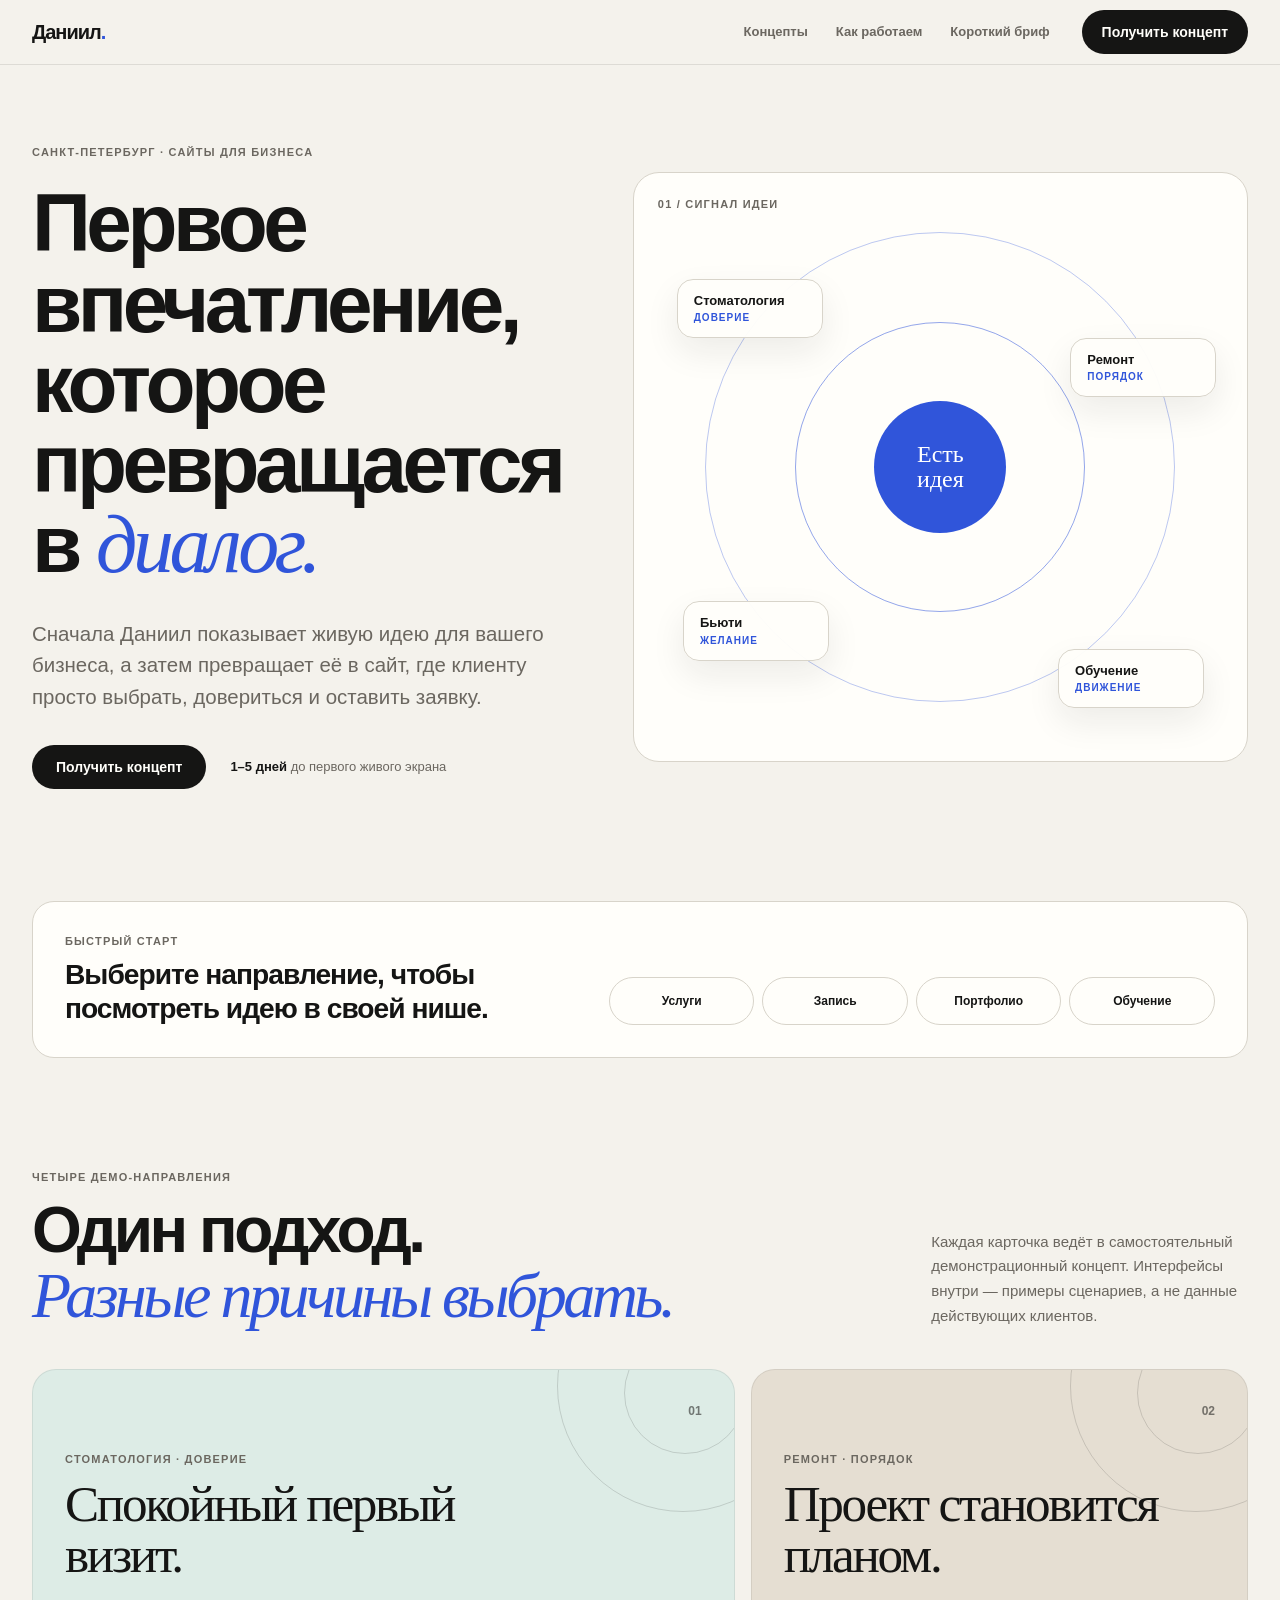
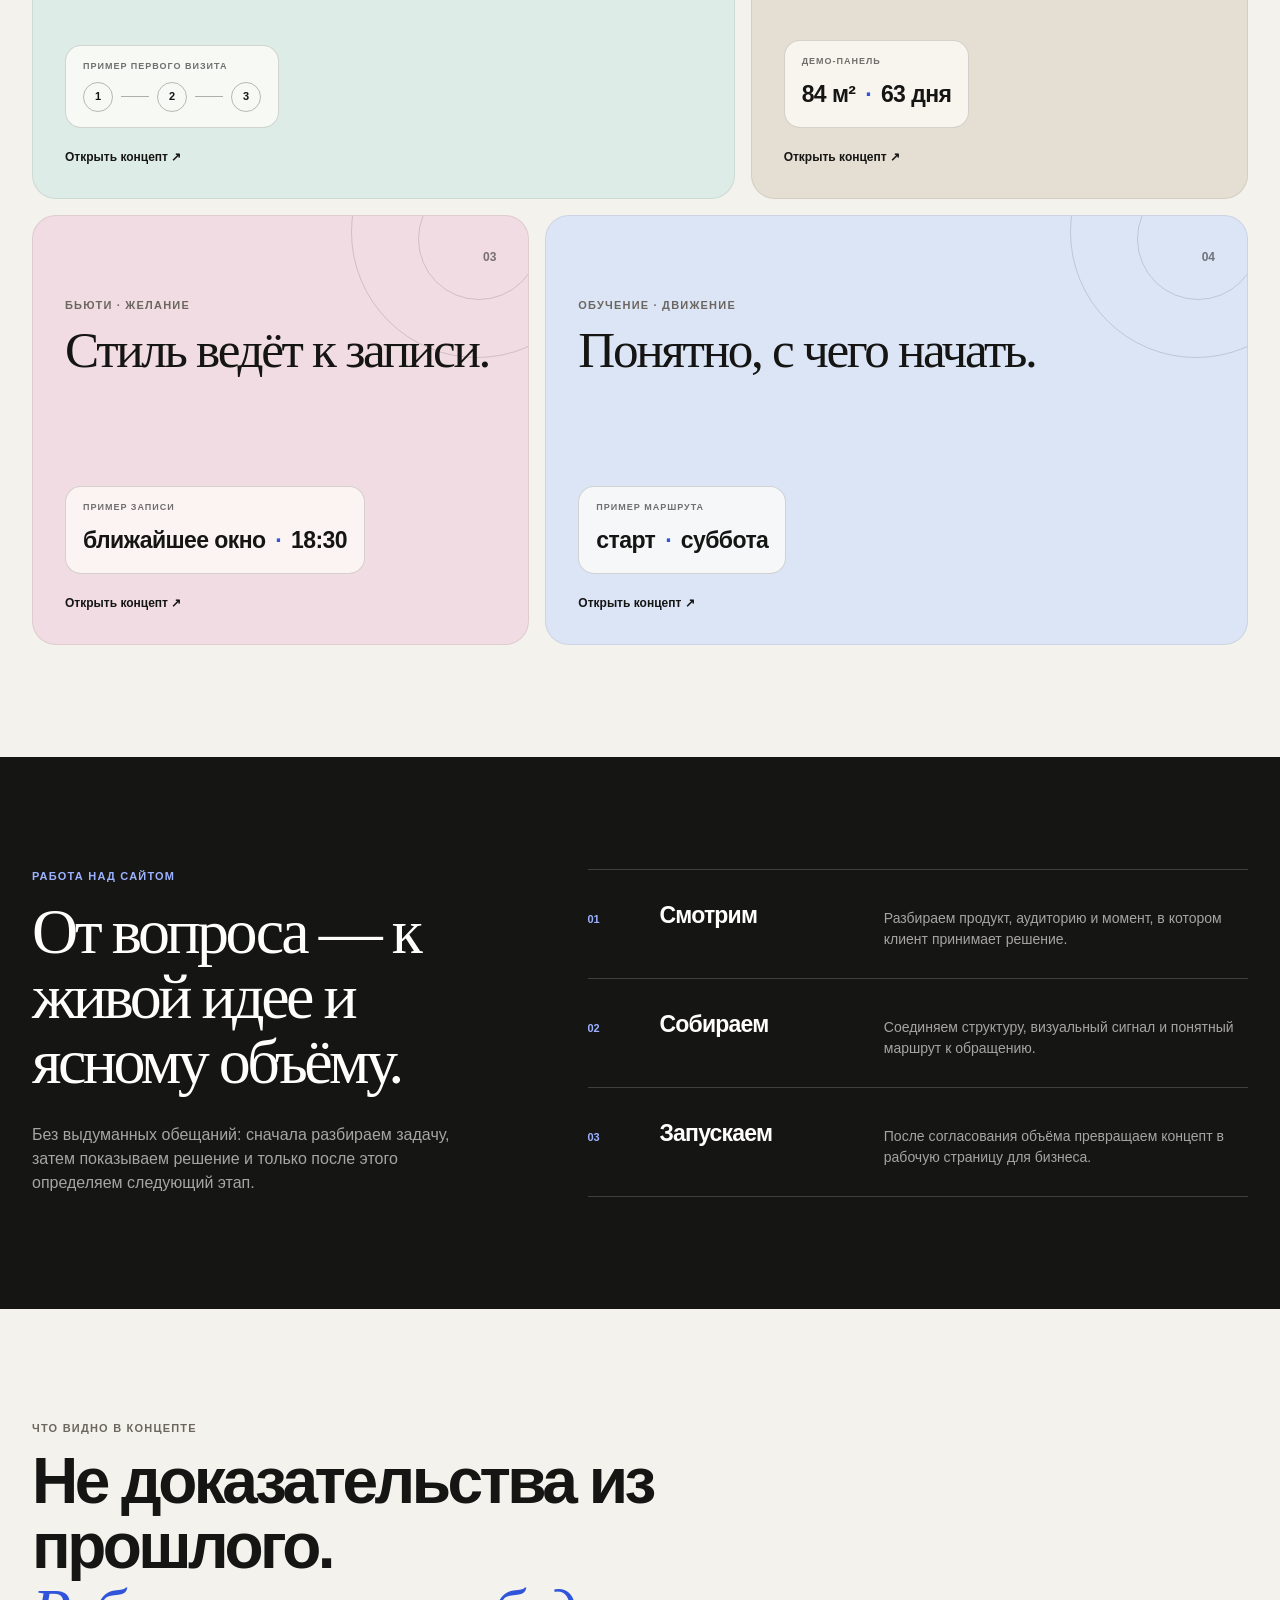
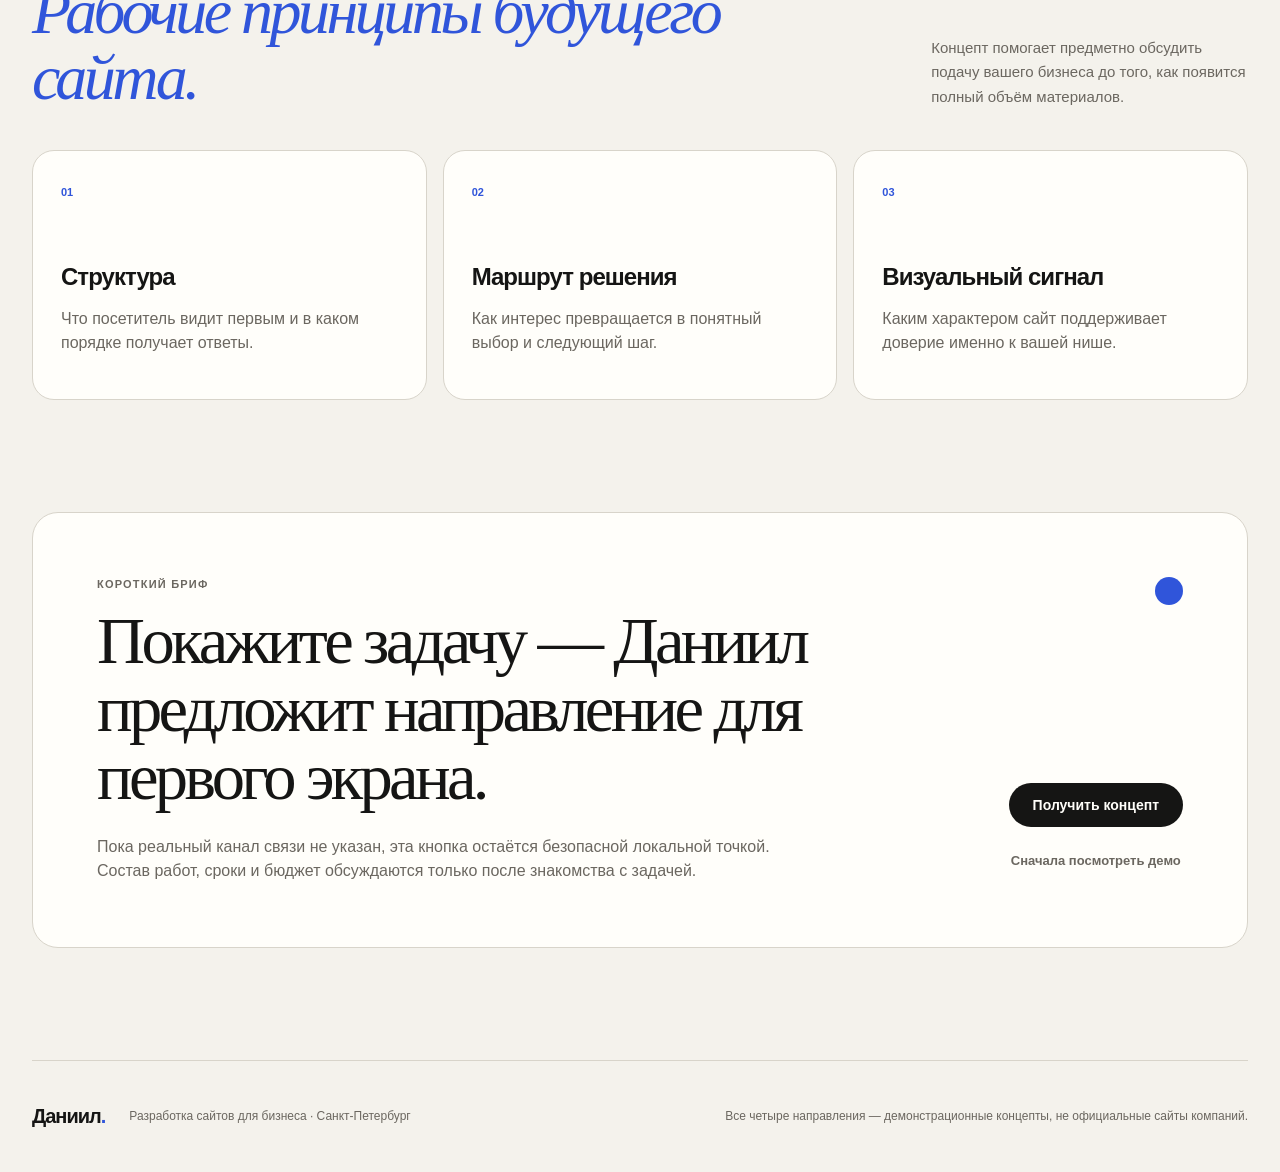
==== index.html @ 61763b4f "Publish Daniil site showcase" ====
<!doctype html>
<html lang="ru">
<head>
  <meta charset="utf-8">
  <meta name="viewport" content="width=device-width, initial-scale=1">
  <meta name="description" content="Демо-концепты сайтов для бизнеса от Даниила.">
  <title>Даниил — сайты для бизнеса</title>
  <link rel="stylesheet" href="styles.css">
</head>
<body data-motion-scope="showcase">
  <header class="site-header">
    <div class="site-header__inner">
      <a class="brand" href="./" aria-label="Даниил — главная страница">Даниил<span>.</span></a>
      <nav aria-label="Основная навигация">
        <a href="#concepts">Концепты</a>
        <a href="#process">Как работаем</a>
        <a href="#brief">Короткий бриф</a>
      </nav>
      <a class="nav-cta" href="#brief">Получить концепт</a>
    </div>
  </header>

  <main>
    <section class="hero shell" aria-labelledby="hero-title">
      <div class="hero-copy" data-reveal>
        <p class="kicker">Санкт-Петербург · сайты для бизнеса</p>
        <h1 id="hero-title">Первое впечатление, <span>которое превращается в <em>диалог.</em></span></h1>
        <p class="hero-copy__text">Сначала Даниил показывает живую идею для вашего бизнеса, а затем превращает её в сайт, где клиенту просто выбрать, довериться и оставить заявку.</p>
        <div class="hero-actions">
          <a class="hero-cta" href="#brief">Получить концепт</a>
          <p class="hero-timing"><b>1–5 дней</b> до первого живого экрана</p>
        </div>
      </div>

      <div id="motion-pulse" data-reveal aria-label="Четыре направления сайтов для бизнеса">
        <p class="pulse-label">01 / сигнал идеи</p>
        <span class="pulse-ring pulse-ring--outer" aria-hidden="true"></span>
        <span class="pulse-ring pulse-ring--inner" aria-hidden="true"></span>
        <span class="pulse-core">Есть<br>идея</span>
        <span class="pulse-chip pulse-chip--dental">Стоматология<b>доверие</b></span>
        <span class="pulse-chip pulse-chip--repair">Ремонт<b>порядок</b></span>
        <span class="pulse-chip pulse-chip--beauty">Бьюти<b>желание</b></span>
        <span class="pulse-chip pulse-chip--education">Обучение<b>движение</b></span>
      </div>
    </section>

    <section class="quick-start shell" aria-labelledby="quick-title" data-reveal>
      <div>
        <p class="section-label">Быстрый старт</p>
        <h2 id="quick-title">Выберите направление, чтобы посмотреть идею в своей нише.</h2>
      </div>
      <div class="quick-start__links" aria-label="Перейти к концептам">
        <a href="#concepts">Услуги</a>
        <a href="#concepts">Запись</a>
        <a href="#concepts">Портфолио</a>
        <a href="#concepts">Обучение</a>
      </div>
    </section>

    <section class="concepts shell" id="concepts" aria-labelledby="concepts-title">
      <div class="section-heading" data-reveal>
        <div>
          <p class="section-label">Четыре демо-направления</p>
          <h2 id="concepts-title">Один подход. <em>Разные причины выбрать.</em></h2>
        </div>
        <p>Каждая карточка ведёт в самостоятельный демонстрационный концепт. Интерфейсы внутри — примеры сценариев, а не данные действующих клиентов.</p>
      </div>

      <div class="concept-rail" data-reveal>
        <a class="concept-card concept-card--dental" href="dental/">
          <span class="concept-card__number">01</span>
          <div class="concept-card__copy">
            <p class="concept-card__label">Стоматология · доверие</p>
            <h3>Спокойный первый визит.</h3>
          </div>
          <div class="micro-ui visit-strip">
            <span class="micro-ui__caption">пример первого визита</span>
            <div><b>1</b><i></i><b>2</b><i></i><b>3</b></div>
          </div>
          <span class="concept-card__action">Открыть концепт ↗</span>
        </a>

        <a class="concept-card concept-card--repair" href="repair/">
          <span class="concept-card__number">02</span>
          <div class="concept-card__copy">
            <p class="concept-card__label">Ремонт · порядок</p>
            <h3>Проект становится планом.</h3>
          </div>
          <div class="micro-ui metric-panel">
            <span class="micro-ui__caption">демо-панель</span>
            <strong>84 м² <i>·</i> 63 дня</strong>
          </div>
          <span class="concept-card__action">Открыть концепт ↗</span>
        </a>

        <a class="concept-card concept-card--beauty" href="beauty/">
          <span class="concept-card__number">03</span>
          <div class="concept-card__copy">
            <p class="concept-card__label">Бьюти · желание</p>
            <h3>Стиль ведёт к записи.</h3>
          </div>
          <div class="micro-ui slot-panel">
            <span class="micro-ui__caption">пример записи</span>
            <strong>ближайшее окно <i>·</i> 18:30</strong>
          </div>
          <span class="concept-card__action">Открыть концепт ↗</span>
        </a>

        <a class="concept-card concept-card--education" href="education/">
          <span class="concept-card__number">04</span>
          <div class="concept-card__copy">
            <p class="concept-card__label">Обучение · движение</p>
            <h3>Понятно, с чего начать.</h3>
          </div>
          <div class="micro-ui route-panel">
            <span class="micro-ui__caption">пример маршрута</span>
            <strong>старт <i>·</i> суббота</strong>
          </div>
          <span class="concept-card__action">Открыть концепт ↗</span>
        </a>
      </div>
    </section>

    <section class="process" id="process" aria-labelledby="process-title">
      <div class="process__inner shell" data-reveal>
        <div class="process__intro">
          <p class="section-label">Работа над сайтом</p>
          <h2 id="process-title">От вопроса — к живой идее и ясному объёму.</h2>
          <p>Без выдуманных обещаний: сначала разбираем задачу, затем показываем решение и только после этого определяем следующий этап.</p>
        </div>
        <ol class="process__steps">
          <li>
            <span>01</span>
            <h3>Смотрим</h3>
            <p>Разбираем продукт, аудиторию и момент, в котором клиент принимает решение.</p>
          </li>
          <li>
            <span>02</span>
            <h3>Собираем</h3>
            <p>Соединяем структуру, визуальный сигнал и понятный маршрут к обращению.</p>
          </li>
          <li>
            <span>03</span>
            <h3>Запускаем</h3>
            <p>После согласования объёма превращаем концепт в рабочую страницу для бизнеса.</p>
          </li>
        </ol>
      </div>
    </section>

    <section class="principles shell" aria-labelledby="principles-title" data-reveal>
      <div class="section-heading">
        <div>
          <p class="section-label">Что видно в концепте</p>
          <h2 id="principles-title">Не доказательства из прошлого. <em>Рабочие принципы будущего сайта.</em></h2>
        </div>
        <p>Концепт помогает предметно обсудить подачу вашего бизнеса до того, как появится полный объём материалов.</p>
      </div>
      <div class="principles__grid">
        <article>
          <span>01</span>
          <h3>Структура</h3>
          <p>Что посетитель видит первым и в каком порядке получает ответы.</p>
        </article>
        <article>
          <span>02</span>
          <h3>Маршрут решения</h3>
          <p>Как интерес превращается в понятный выбор и следующий шаг.</p>
        </article>
        <article>
          <span>03</span>
          <h3>Визуальный сигнал</h3>
          <p>Каким характером сайт поддерживает доверие именно к вашей нише.</p>
        </article>
      </div>
    </section>

    <section class="brief shell" id="brief" aria-labelledby="brief-title" data-reveal>
      <span class="brief__signal" aria-hidden="true"></span>
      <div class="brief__copy">
        <p class="section-label">Короткий бриф</p>
        <h2 id="brief-title">Покажите задачу — Даниил предложит направление для первого экрана.</h2>
        <p>Пока реальный канал связи не указан, эта кнопка остаётся безопасной локальной точкой. Состав работ, сроки и бюджет обсуждаются только после знакомства с задачей.</p>
      </div>
      <div class="brief__links">
        <a class="primary-cta" href="#brief">Получить концепт</a>
        <a class="secondary-link" href="#concepts">Сначала посмотреть демо</a>
      </div>
    </section>
  </main>

  <footer class="site-footer shell">
    <a class="brand" href="./">Даниил<span>.</span></a>
    <p>Разработка сайтов для бизнеса · Санкт-Петербург</p>
    <small>Все четыре направления — демонстрационные концепты, не официальные сайты компаний.</small>
  </footer>
  <script defer src="motion.js"></script>
</body>
</html>
---- styles.css ----
:root {
  --paper:#F4F2EC;
  --surface:#FFFEFA;
  --ink:#151514;
  --muted:#6B6760;
  --line:#D8D4CA;
  --accent:#3055DA;
  --motion-ease:cubic-bezier(.22,1,.36,1);
  --soft-blue:#DCE4FF;
  --mint:#DDECE6;
  --stone:#E5DED2;
  --powder:#F0DCE2;
  --sky:#DCE5F6;
  --max:1280px;
}

* { box-sizing: border-box; }

html {
  scroll-behavior: smooth;
  scroll-padding-top: 88px;
}

body {
  margin: 0;
  overflow-x: hidden;
  background: var(--paper);
  color: var(--ink);
  font-family: Inter, -apple-system, BlinkMacSystemFont, "Segoe UI", Arial, sans-serif;
  font-size: 16px;
  line-height: 1.5;
  -webkit-font-smoothing: antialiased;
}

a { color: inherit; }

.shell {
  width: min(var(--max), calc(100% - 64px));
  margin-inline: auto;
}

.site-header {
  position: sticky;
  top: 0;
  z-index: 20;
  border-bottom: 1px solid rgba(21, 21, 20, .1);
  background: rgba(244, 242, 236, .94);
}

.site-header__inner {
  width: min(var(--max), calc(100% - 64px));
  min-height: 64px;
  margin-inline: auto;
  display: flex;
  align-items: center;
  gap: 32px;
}

.brand {
  flex: 0 0 auto;
  color: var(--ink);
  font-size: 20px;
  font-weight: 760;
  letter-spacing: -.05em;
  text-decoration: none;
}

.brand span { color: var(--accent); }

.site-header nav {
  display: flex;
  align-items: center;
  gap: 28px;
  margin-left: auto;
}

.site-header nav a {
  color: var(--muted);
  font-size: 13px;
  font-weight: 650;
  text-decoration: none;
}

.nav-cta,
.hero-cta,
.primary-cta {
  min-height: 44px;
  display: inline-flex;
  align-items: center;
  justify-content: center;
  border-radius: 999px;
  background: var(--ink);
  color: var(--surface);
  font-size: 14px;
  font-weight: 720;
  line-height: 1;
  text-decoration: none;
  transform: translateY(0);
  transition: transform .28s var(--motion-ease), opacity .28s var(--motion-ease);
}

.nav-cta { padding: 0 20px; }

.hero-cta,
.primary-cta { padding: 0 24px; }

.nav-cta:hover,
.hero-cta:hover,
.primary-cta:hover { transform: translateY(-2px); }

.hero {
  min-height: calc(100vh - 64px);
  padding-block: 80px 112px;
  display: grid;
  grid-template-columns: minmax(0, .92fr) minmax(480px, 1.08fr);
  align-items: center;
  gap: clamp(48px, 6vw, 96px);
}

.hero-copy { max-width: 670px; }

.kicker,
.section-label,
.concept-card__label,
.micro-ui__caption,
.pulse-label {
  margin: 0;
  color: var(--muted);
  font-size: 11px;
  font-weight: 760;
  letter-spacing: .11em;
  line-height: 1.3;
  text-transform: uppercase;
}

.hero h1,
.section-heading h2,
.process h2,
.brief h2 {
  margin: 0;
  letter-spacing: -.055em;
}

.hero h1 {
  max-width: 720px;
  margin-top: 24px;
  font-size: clamp(58px, 6.4vw, 92px);
  font-weight: 650;
  line-height: .98;
}

.hero h1 span { display: block; }

.hero h1 em,
.section-heading h2 em {
  font-family: Georgia, "Times New Roman", serif;
  font-weight: 400;
}

.hero h1 em { color: var(--accent); }

.hero-copy__text {
  max-width: 610px;
  margin: 32px 0 0;
  color: var(--muted);
  font-size: clamp(18px, 1.6vw, 22px);
  line-height: 1.55;
}

.hero-actions {
  margin-top: 32px;
  display: flex;
  align-items: center;
  gap: 24px;
  flex-wrap: wrap;
}

.hero-timing {
  margin: 0;
  color: var(--muted);
  font-size: 13px;
}

.hero-timing b {
  color: var(--ink);
  font-weight: 760;
}

#motion-pulse {
  width: 100%;
  min-height: 590px;
  position: relative;
  overflow: hidden;
  isolation: isolate;
  border: 1px solid var(--line);
  border-radius: 26px;
  background: var(--surface);
}

.pulse-label {
  position: absolute;
  top: 24px;
  left: 24px;
  z-index: 5;
}

.pulse-ring {
  position: absolute;
  top: 50%;
  left: 50%;
  border: 1px solid rgba(48, 85, 218, .32);
  border-radius: 50%;
  transform: translate(-50%, -50%);
}

.pulse-ring--outer {
  width: min(78%, 470px);
  aspect-ratio: 1;
  animation: pulse-orbit 24s ease-in-out infinite;
}

.pulse-ring--inner {
  width: min(49%, 290px);
  aspect-ratio: 1;
  border-color: rgba(48, 85, 218, .52);
  animation: pulse-orbit-inner 18s ease-in-out infinite;
}

.pulse-core {
  position: absolute;
  top: 50%;
  left: 50%;
  z-index: 3;
  width: 132px;
  aspect-ratio: 1;
  display: grid;
  place-items: center;
  border-radius: 50%;
  background: var(--accent);
  color: #fff;
  font-family: Georgia, "Times New Roman", serif;
  font-size: 24px;
  line-height: 1.05;
  text-align: center;
  transform: translate(-50%, -50%);
}

.pulse-chip {
  position: absolute;
  z-index: 4;
  min-width: 146px;
  padding: 13px 16px;
  border: 1px solid var(--line);
  border-radius: 16px;
  background: rgba(255, 254, 250, .96);
  font-size: 13px;
  font-weight: 720;
  line-height: 1.2;
  box-shadow: 0 14px 34px rgba(21, 21, 20, .08);
}

.pulse-chip b {
  display: block;
  margin-top: 4px;
  color: var(--accent);
  font-size: 10px;
  font-weight: 760;
  letter-spacing: .1em;
  text-transform: uppercase;
}

.pulse-chip--dental {
  top: 18%;
  left: 7%;
  animation: chip-float-a 16s ease-in-out infinite;
}

.pulse-chip--repair {
  top: 28%;
  right: 5%;
  animation: chip-float-b 22s ease-in-out infinite;
}

.pulse-chip--beauty {
  bottom: 17%;
  left: 8%;
  animation: chip-float-b 20s ease-in-out infinite reverse;
}

.pulse-chip--education {
  right: 7%;
  bottom: 9%;
  animation: chip-float-a 26s ease-in-out infinite reverse;
}

@keyframes pulse-orbit {
  0%, 100% { opacity: .48; transform: translate(-50%, -50%) scale(.96); }
  50% { opacity: .9; transform: translate(-50%, -50%) scale(1.05); }
}

@keyframes pulse-orbit-inner {
  0%, 100% { opacity: .8; transform: translate(-50%, -50%) scale(1); }
  50% { opacity: .38; transform: translate(-50%, -50%) scale(.92); }
}

@keyframes chip-float-a {
  0%, 100% { opacity: .94; transform: translate3d(0, 0, 0); }
  50% { opacity: 1; transform: translate3d(10px, -12px, 0); }
}

@keyframes chip-float-b {
  0%, 100% { opacity: .96; transform: translate3d(0, 0, 0); }
  50% { opacity: .82; transform: translate3d(-8px, 10px, 0); }
}

.quick-start {
  min-height: 144px;
  padding: 32px;
  display: grid;
  grid-template-columns: minmax(280px, .9fr) 1.1fr;
  align-items: end;
  gap: 48px;
  border: 1px solid var(--line);
  border-radius: 22px;
  background: var(--surface);
}

.quick-start h2 {
  max-width: 520px;
  margin: 10px 0 0;
  font-size: clamp(22px, 2.2vw, 30px);
  line-height: 1.18;
  letter-spacing: -.035em;
}

.quick-start__links {
  display: grid;
  grid-template-columns: repeat(4, minmax(0, 1fr));
  gap: 8px;
}

.quick-start__links a {
  min-height: 48px;
  padding: 0 12px;
  display: inline-flex;
  align-items: center;
  justify-content: center;
  border: 1px solid var(--line);
  border-radius: 999px;
  color: var(--ink);
  font-size: 12px;
  font-weight: 700;
  text-decoration: none;
  transform: translateY(0);
  transition: transform .25s var(--motion-ease), opacity .25s var(--motion-ease);
}

.quick-start__links a:hover { transform: translateY(-2px); }

.concepts { padding-top: 112px; }

.section-heading {
  display: grid;
  grid-template-columns: minmax(0, 1.45fr) minmax(280px, .55fr);
  align-items: end;
  gap: 64px;
  margin-bottom: 40px;
}

.section-heading h2 {
  max-width: 800px;
  margin-top: 14px;
  font-size: clamp(44px, 5vw, 64px);
  font-weight: 650;
  line-height: 1.02;
}

.section-heading h2 em {
  display: block;
  color: var(--accent);
}

.section-heading > p {
  margin: 0;
  color: var(--muted);
  font-size: 15px;
  line-height: 1.65;
}

.concept-rail {
  display: grid;
  grid-template-columns: repeat(12, minmax(0, 1fr));
  gap: 16px;
}

.concept-card {
  min-height: 430px;
  padding: 32px;
  position: relative;
  overflow: hidden;
  isolation: isolate;
  display: flex;
  flex-direction: column;
  border: 1px solid rgba(21, 21, 20, .08);
  border-radius: 24px;
  color: var(--ink);
  text-decoration: none;
  transform: translateY(0);
  transition: transform .42s var(--motion-ease), opacity .42s var(--motion-ease);
}

.concept-card::before,
.concept-card::after {
  content: "";
  position: absolute;
  z-index: -1;
  border: 1px solid rgba(21, 21, 20, .15);
  border-radius: 50%;
}

.concept-card::before {
  width: 250px;
  height: 250px;
  top: -110px;
  right: -75px;
}

.concept-card::after {
  width: 120px;
  height: 120px;
  top: -38px;
  right: -12px;
}

.concept-card:hover { transform: translateY(-6px); }

.concept-card--dental {
  grid-column: span 7;
  background: var(--mint);
}

.concept-card--repair {
  grid-column: span 5;
  background: var(--stone);
}

.concept-card--beauty {
  grid-column: span 5;
  background: var(--powder);
}

.concept-card--education {
  grid-column: span 7;
  background: var(--sky);
}

.concept-card__number {
  align-self: flex-end;
  color: rgba(21, 21, 20, .55);
  font-size: 12px;
  font-weight: 760;
}

.concept-card__copy {
  max-width: 510px;
  margin-top: 32px;
}

.concept-card__copy h3 {
  max-width: 500px;
  margin: 12px 0 0;
  font-family: Georgia, "Times New Roman", serif;
  font-size: clamp(36px, 4vw, 55px);
  font-weight: 400;
  line-height: 1;
  letter-spacing: -.045em;
}

.micro-ui {
  width: fit-content;
  max-width: 100%;
  margin-top: auto;
  padding: 15px 17px;
  border: 1px solid rgba(21, 21, 20, .16);
  border-radius: 16px;
  background: rgba(255, 254, 250, .72);
}

.micro-ui__caption {
  display: block;
  margin-bottom: 9px;
  color: rgba(21, 21, 20, .6);
  font-size: 9px;
}

.visit-strip > div {
  display: flex;
  align-items: center;
  gap: 8px;
}

.visit-strip b {
  width: 30px;
  height: 30px;
  display: grid;
  place-items: center;
  border: 1px solid rgba(21, 21, 20, .28);
  border-radius: 50%;
  font-size: 11px;
}

.visit-strip i {
  width: 28px;
  height: 1px;
  display: block;
  background: rgba(21, 21, 20, .32);
}

.metric-panel strong,
.slot-panel strong,
.route-panel strong {
  font-size: clamp(17px, 2vw, 23px);
  letter-spacing: -.025em;
}

.micro-ui strong i {
  padding-inline: 4px;
  color: var(--accent);
  font-style: normal;
}

.concept-card__action {
  margin-top: 20px;
  font-size: 12px;
  font-weight: 760;
}

.process {
  margin-top: 112px;
  background: var(--ink);
  color: var(--surface);
}

.process__inner {
  padding-block: 112px;
  display: grid;
  grid-template-columns: minmax(300px, .8fr) minmax(0, 1.2fr);
  gap: clamp(64px, 9vw, 144px);
}

.process .section-label { color: #9DB2FF; }

.process h2 {
  max-width: 560px;
  margin-top: 16px;
  font-family: Georgia, "Times New Roman", serif;
  font-size: clamp(44px, 5vw, 64px);
  font-weight: 400;
  line-height: 1.02;
}

.process__intro > p:last-child {
  max-width: 520px;
  margin: 28px 0 0;
  color: rgba(255, 254, 250, .62);
}

.process__steps {
  margin: 0;
  padding: 0;
  list-style: none;
}

.process__steps li {
  padding-block: 28px;
  display: grid;
  grid-template-columns: 48px minmax(130px, .55fr) 1fr;
  gap: 24px;
  align-items: baseline;
  border-top: 1px solid rgba(255, 254, 250, .18);
}

.process__steps li:last-child { border-bottom: 1px solid rgba(255, 254, 250, .18); }

.process__steps span {
  color: #9DB2FF;
  font-size: 11px;
  font-weight: 760;
}

.process__steps h3 {
  margin: 0;
  font-size: 23px;
  letter-spacing: -.035em;
}

.process__steps p {
  margin: 0;
  color: rgba(255, 254, 250, .62);
  font-size: 14px;
}

.principles { padding-top: 112px; }

.principles__grid {
  display: grid;
  grid-template-columns: repeat(3, minmax(0, 1fr));
  gap: 16px;
}

.principles__grid article {
  min-height: 250px;
  padding: 28px;
  border: 1px solid var(--line);
  border-radius: 22px;
  background: var(--surface);
}

.principles__grid span {
  color: var(--accent);
  font-size: 11px;
  font-weight: 760;
}

.principles__grid h3 {
  margin: 56px 0 12px;
  font-size: 24px;
  letter-spacing: -.04em;
}

.principles__grid p {
  max-width: 320px;
  margin: 0;
  color: var(--muted);
}

.brief {
  min-height: 390px;
  margin-block: 112px;
  padding: clamp(32px, 5vw, 64px);
  position: relative;
  overflow: hidden;
  display: grid;
  grid-template-columns: minmax(0, 1fr) auto;
  align-items: end;
  gap: 56px;
  border: 1px solid var(--line);
  border-radius: 26px;
  background: var(--surface);
}

.brief__signal {
  position: absolute;
  top: clamp(28px, 5vw, 64px);
  right: clamp(28px, 5vw, 64px);
  width: 28px;
  height: 28px;
  border-radius: 50%;
  background: var(--accent);
}

.brief__copy { max-width: 800px; }

.brief h2 {
  margin-top: 16px;
  font-family: Georgia, "Times New Roman", serif;
  font-size: clamp(44px, 5.2vw, 68px);
  font-weight: 400;
  line-height: 1.02;
}

.brief__copy > p:last-child {
  max-width: 680px;
  margin: 24px 0 0;
  color: var(--muted);
}

.brief__links {
  display: flex;
  flex-direction: column;
  align-items: stretch;
  gap: 12px;
}

.secondary-link {
  min-height: 44px;
  display: inline-flex;
  align-items: center;
  justify-content: center;
  color: var(--muted);
  font-size: 13px;
  font-weight: 700;
  text-decoration: none;
}

.site-footer {
  min-height: 112px;
  padding-block: 28px;
  display: grid;
  grid-template-columns: auto 1fr auto;
  align-items: center;
  gap: 24px;
  border-top: 1px solid var(--line);
}

.site-footer p,
.site-footer small {
  margin: 0;
  color: var(--muted);
  font-size: 12px;
}

.site-footer small { text-align: right; }

:is(.nav-cta, .hero-cta, .primary-cta, .concept-card, .quick-start__links a):focus-visible,
.site-header nav a:focus-visible,
.secondary-link:focus-visible,
.brand:focus-visible {
  outline: 3px solid var(--accent);
  outline-offset: 4px;
}

html.js [data-reveal] {
  opacity: 0;
  transform: translateY(24px);
  transition: opacity .72s var(--motion-ease), transform .72s var(--motion-ease);
}

html.js [data-reveal].is-revealed {
  opacity: 1;
  transform: translateY(0);
}

@media (max-width: 1100px) {
  .hero {
    grid-template-columns: minmax(0, 1fr) minmax(410px, .9fr);
    gap: 48px;
  }

  .hero h1 { font-size: clamp(52px, 6.4vw, 72px); }

  .quick-start {
    grid-template-columns: 1fr;
    align-items: start;
    gap: 24px;
  }

  .process__inner { gap: 64px; }
}

@media (max-width: 920px) {
  .site-header nav { display: none; }

  .nav-cta { margin-left: auto; }

  .hero {
    min-height: auto;
    padding-block: 72px;
    grid-template-columns: minmax(0, 1fr);
  }

  .hero-copy { max-width: 760px; }

  #motion-pulse {
    min-height: 540px;
    order: 2;
  }

  .section-heading {
    grid-template-columns: 1fr;
    gap: 24px;
  }

  .concept-card--dental,
  .concept-card--repair,
  .concept-card--beauty,
  .concept-card--education { grid-column: span 6; }

  .process__inner { grid-template-columns: 1fr; }

  .process__intro { max-width: 700px; }

  .brief { grid-template-columns: 1fr; }

  .brief__links {
    max-width: 260px;
    align-items: stretch;
  }
}

@media (max-width: 700px) {
  .quick-start__links { grid-template-columns: repeat(2, minmax(0, 1fr)); }

  .concept-card--dental,
  .concept-card--repair,
  .concept-card--beauty,
  .concept-card--education { grid-column: 1 / -1; }

  .principles__grid { grid-template-columns: 1fr; }

  .principles__grid article { min-height: 210px; }

  .site-footer {
    grid-template-columns: 1fr;
    align-items: start;
  }

  .site-footer small { text-align: left; }
}

@media (max-width: 600px) {
  .shell,
  .site-header__inner { width: min(100% - 32px, var(--max)); }

  .site-header__inner {
    min-height: 60px;
    gap: 16px;
  }

  .nav-cta {
    min-height: 44px;
    padding-inline: 16px;
    font-size: 12px;
  }

  .hero { padding-block: 64px 72px; }

  .hero h1 {
    margin-top: 18px;
    font-size: clamp(46px, 14vw, 58px);
  }

  .hero-copy__text {
    margin-top: 24px;
    font-size: 17px;
  }

  .hero-actions {
    align-items: flex-start;
    flex-direction: column;
    gap: 14px;
  }

  .hero-cta,
  .primary-cta { min-height: 48px; }

  #motion-pulse { min-height: 430px; }

  .pulse-label {
    top: 18px;
    left: 18px;
  }

  .pulse-ring--outer { width: 82%; }

  .pulse-ring--inner { width: 51%; }

  .pulse-core {
    width: 102px;
    font-size: 20px;
  }

  .pulse-chip {
    min-width: 118px;
    max-width: 42%;
    padding: 10px 11px;
    border-radius: 13px;
    font-size: 10px;
  }

  .pulse-chip b {
    font-size: 8px;
    letter-spacing: .07em;
  }

  .pulse-chip--dental {
    top: 17%;
    left: 4%;
  }

  .pulse-chip--repair {
    top: 28%;
    right: 3%;
  }

  .pulse-chip--beauty {
    bottom: 14%;
    left: 4%;
  }

  .pulse-chip--education {
    right: 4%;
    bottom: 7%;
  }

  .quick-start { padding: 24px; }

  .quick-start__links a { min-height: 44px; }

  .concepts,
  .principles { padding-top: 72px; }

  .section-heading { margin-bottom: 28px; }

  .section-heading h2,
  .process h2,
  .brief h2 { font-size: clamp(40px, 12vw, 52px); }

  .concept-card {
    min-height: 390px;
    padding: 24px;
  }

  .concept-card__copy h3 { font-size: 38px; }

  .process { margin-top: 72px; }

  .process__inner { padding-block: 72px; }

  .process__steps li {
    grid-template-columns: 36px 1fr;
    gap: 8px 16px;
  }

  .process__steps p { grid-column: 2; }

  .brief {
    min-height: 0;
    margin-block: 72px;
    padding: 32px 24px;
    gap: 40px;
  }

  .brief__signal {
    top: 24px;
    right: 24px;
    width: 22px;
    height: 22px;
  }

  .brief__copy { padding-top: 40px; }

  .brief__links { max-width: none; }
}

@media (prefers-reduced-motion: reduce) {
  html { scroll-behavior: auto; }

  html.js [data-reveal],
  html.js [data-reveal].is-revealed {
    opacity: 1;
    transform: none;
    transition: none;
  }

  .pulse-ring,
  .pulse-chip {
    animation: none !important;
  }

  .nav-cta,
  .hero-cta,
  .primary-cta,
  .concept-card,
  .quick-start__links a {
    transition: none;
  }
}
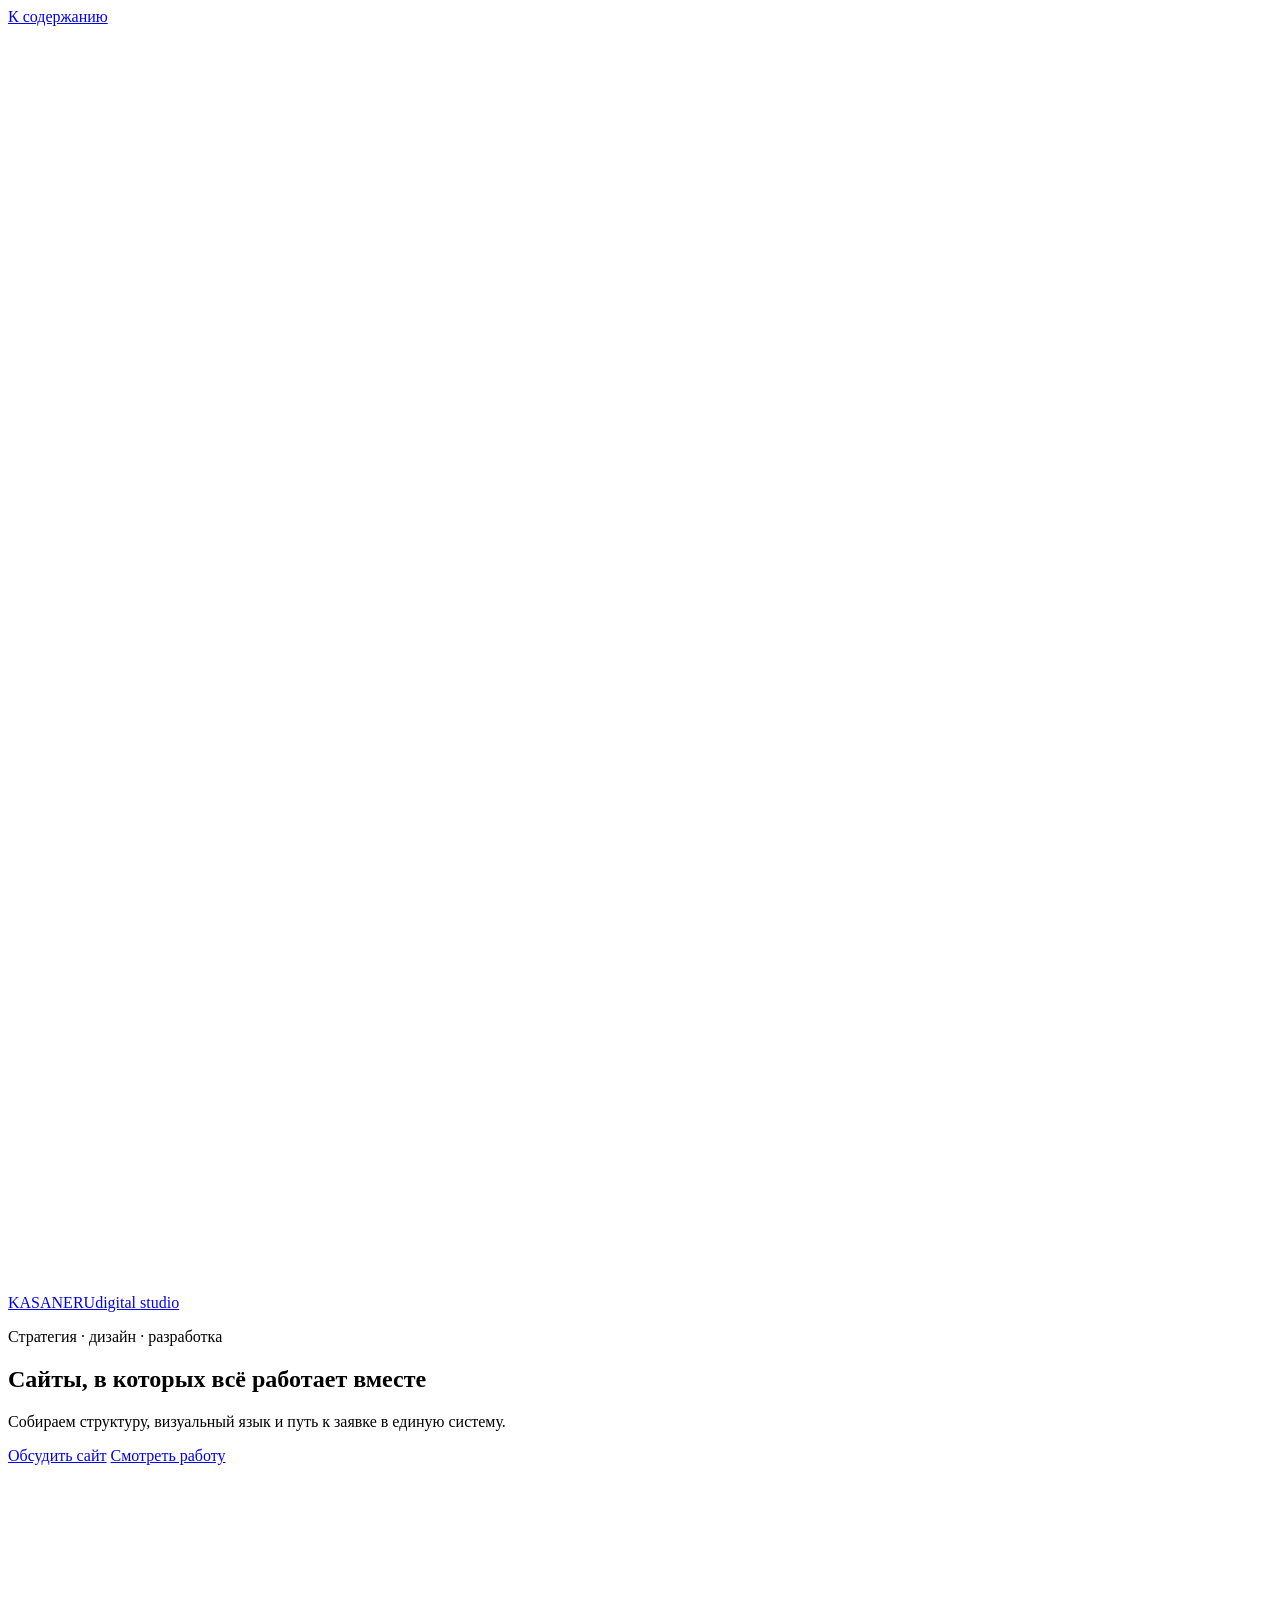
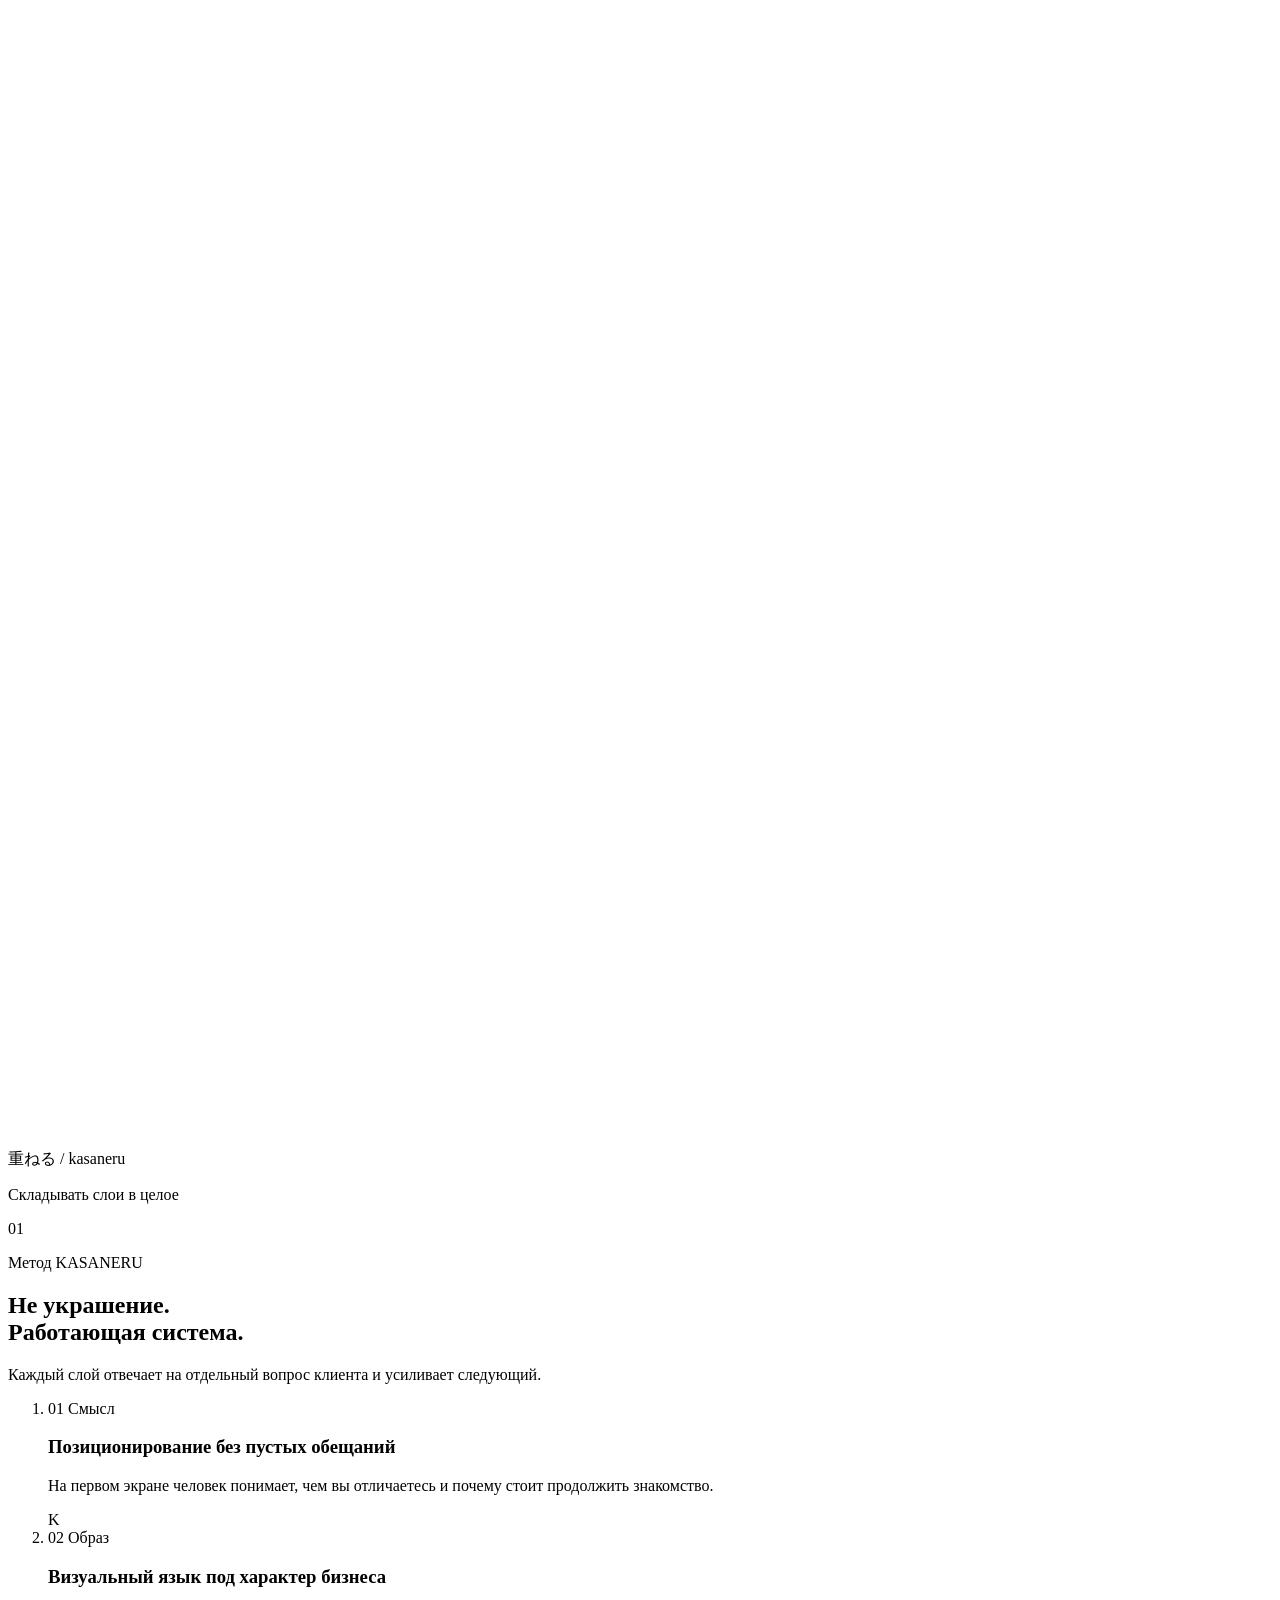
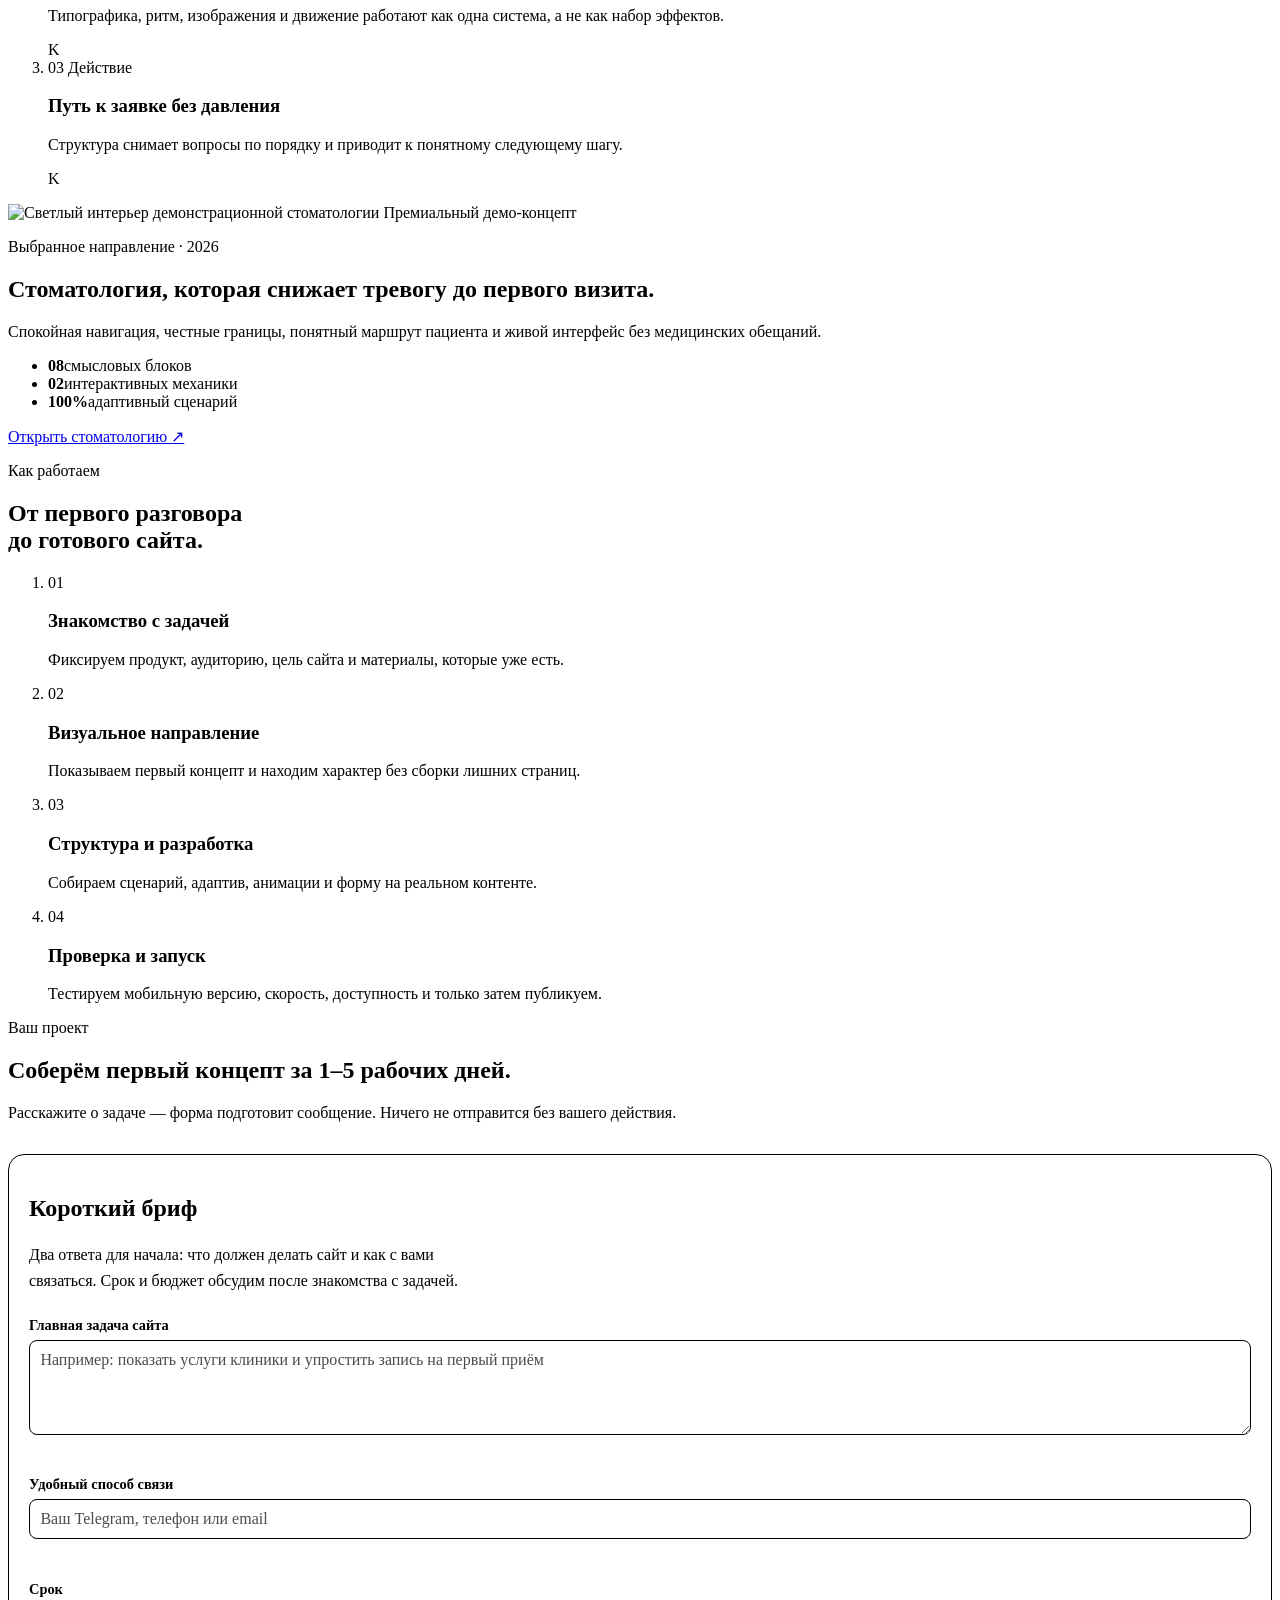
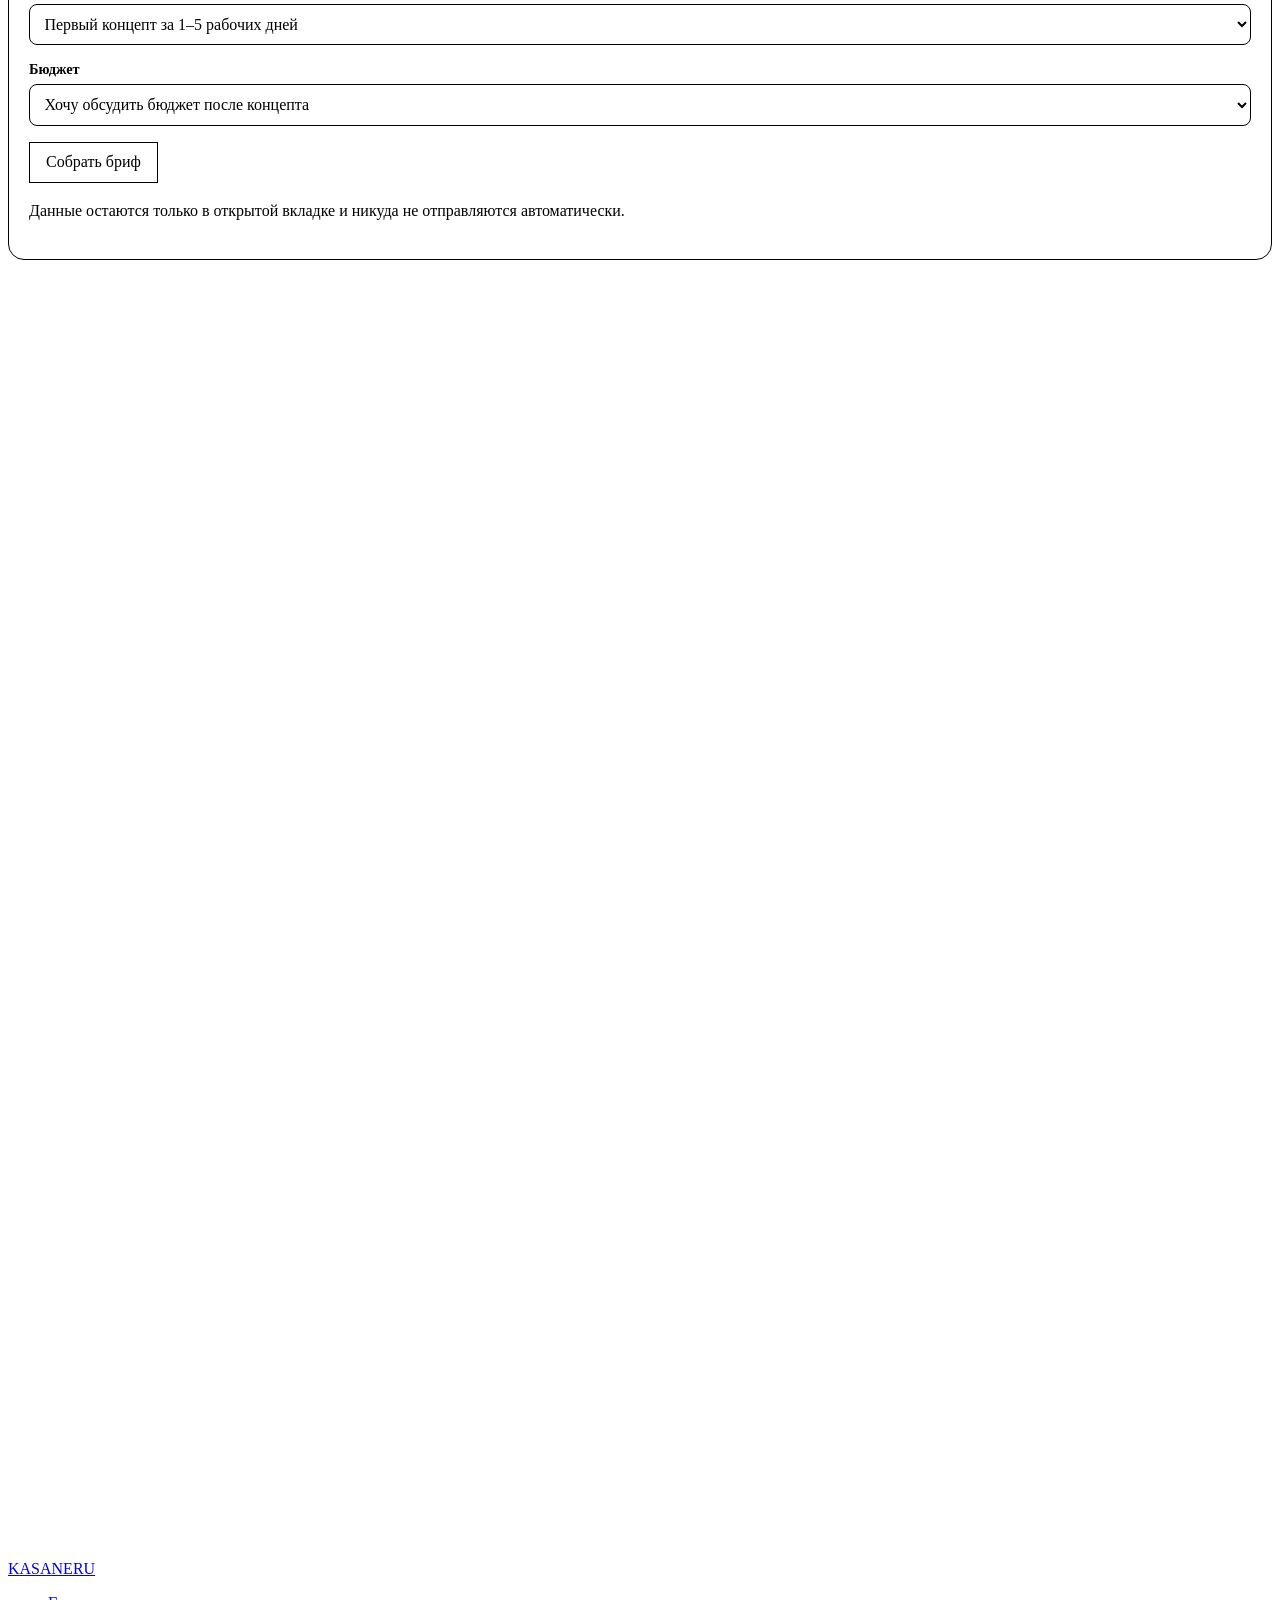
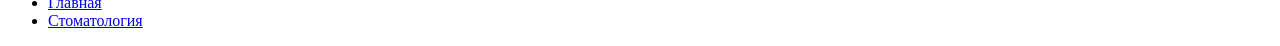
==== commit c8d8b9a7: "Publish KASANERU and patient-focused dental preview with 3D" ====
--- a/index.html
+++ b/index.html
@@ -1,199 +1,7 @@
-<!doctype html>
-<html lang="ru">
-<head>
-  <meta charset="utf-8">
-  <meta name="viewport" content="width=device-width, initial-scale=1">
-  <meta name="description" content="Демо-концепты сайтов для бизнеса от Даниила.">
-  <title>Даниил — сайты для бизнеса</title>
-  <link rel="stylesheet" href="styles.css">
-</head>
-<body data-motion-scope="showcase">
-  <header class="site-header">
-    <div class="site-header__inner">
-      <a class="brand" href="./" aria-label="Даниил — главная страница">Даниил<span>.</span></a>
-      <nav aria-label="Основная навигация">
-        <a href="#concepts">Концепты</a>
-        <a href="#process">Как работаем</a>
-        <a href="#brief">Короткий бриф</a>
-      </nav>
-      <a class="nav-cta" href="#brief">Получить концепт</a>
-    </div>
-  </header>
-
-  <main>
-    <section class="hero shell" aria-labelledby="hero-title">
-      <div class="hero-copy" data-reveal>
-        <p class="kicker">Санкт-Петербург · сайты для бизнеса</p>
-        <h1 id="hero-title">Первое впечатление, <span>которое превращается в <em>диалог.</em></span></h1>
-        <p class="hero-copy__text">Сначала Даниил показывает живую идею для вашего бизнеса, а затем превращает её в сайт, где клиенту просто выбрать, довериться и оставить заявку.</p>
-        <div class="hero-actions">
-          <a class="hero-cta" href="#brief">Получить концепт</a>
-          <p class="hero-timing"><b>1–5 дней</b> до первого живого экрана</p>
-        </div>
-      </div>
-
-      <div id="motion-pulse" data-reveal aria-label="Четыре направления сайтов для бизнеса">
-        <p class="pulse-label">01 / сигнал идеи</p>
-        <span class="pulse-ring pulse-ring--outer" aria-hidden="true"></span>
-        <span class="pulse-ring pulse-ring--inner" aria-hidden="true"></span>
-        <span class="pulse-core">Есть<br>идея</span>
-        <span class="pulse-chip pulse-chip--dental">Стоматология<b>доверие</b></span>
-        <span class="pulse-chip pulse-chip--repair">Ремонт<b>порядок</b></span>
-        <span class="pulse-chip pulse-chip--beauty">Бьюти<b>желание</b></span>
-        <span class="pulse-chip pulse-chip--education">Обучение<b>движение</b></span>
-      </div>
-    </section>
-
-    <section class="quick-start shell" aria-labelledby="quick-title" data-reveal>
-      <div>
-        <p class="section-label">Быстрый старт</p>
-        <h2 id="quick-title">Выберите направление, чтобы посмотреть идею в своей нише.</h2>
-      </div>
-      <div class="quick-start__links" aria-label="Перейти к концептам">
-        <a href="#concepts">Услуги</a>
-        <a href="#concepts">Запись</a>
-        <a href="#concepts">Портфолио</a>
-        <a href="#concepts">Обучение</a>
-      </div>
-    </section>
-
-    <section class="concepts shell" id="concepts" aria-labelledby="concepts-title">
-      <div class="section-heading" data-reveal>
-        <div>
-          <p class="section-label">Четыре демо-направления</p>
-          <h2 id="concepts-title">Один подход. <em>Разные причины выбрать.</em></h2>
-        </div>
-        <p>Каждая карточка ведёт в самостоятельный демонстрационный концепт. Интерфейсы внутри — примеры сценариев, а не данные действующих клиентов.</p>
-      </div>
-
-      <div class="concept-rail" data-reveal>
-        <a class="concept-card concept-card--dental" href="dental/">
-          <span class="concept-card__number">01</span>
-          <div class="concept-card__copy">
-            <p class="concept-card__label">Стоматология · доверие</p>
-            <h3>Спокойный первый визит.</h3>
-          </div>
-          <div class="micro-ui visit-strip">
-            <span class="micro-ui__caption">пример первого визита</span>
-            <div><b>1</b><i></i><b>2</b><i></i><b>3</b></div>
-          </div>
-          <span class="concept-card__action">Открыть концепт ↗</span>
-        </a>
-
-        <a class="concept-card concept-card--repair" href="repair/">
-          <span class="concept-card__number">02</span>
-          <div class="concept-card__copy">
-            <p class="concept-card__label">Ремонт · порядок</p>
-            <h3>Проект становится планом.</h3>
-          </div>
-          <div class="micro-ui metric-panel">
-            <span class="micro-ui__caption">демо-панель</span>
-            <strong>84 м² <i>·</i> 63 дня</strong>
-          </div>
-          <span class="concept-card__action">Открыть концепт ↗</span>
-        </a>
-
-        <a class="concept-card concept-card--beauty" href="beauty/">
-          <span class="concept-card__number">03</span>
-          <div class="concept-card__copy">
-            <p class="concept-card__label">Бьюти · желание</p>
-            <h3>Стиль ведёт к записи.</h3>
-          </div>
-          <div class="micro-ui slot-panel">
-            <span class="micro-ui__caption">пример записи</span>
-            <strong>ближайшее окно <i>·</i> 18:30</strong>
-          </div>
-          <span class="concept-card__action">Открыть концепт ↗</span>
-        </a>
-
-        <a class="concept-card concept-card--education" href="education/">
-          <span class="concept-card__number">04</span>
-          <div class="concept-card__copy">
-            <p class="concept-card__label">Обучение · движение</p>
-            <h3>Понятно, с чего начать.</h3>
-          </div>
-          <div class="micro-ui route-panel">
-            <span class="micro-ui__caption">пример маршрута</span>
-            <strong>старт <i>·</i> суббота</strong>
-          </div>
-          <span class="concept-card__action">Открыть концепт ↗</span>
-        </a>
-      </div>
-    </section>
-
-    <section class="process" id="process" aria-labelledby="process-title">
-      <div class="process__inner shell" data-reveal>
-        <div class="process__intro">
-          <p class="section-label">Работа над сайтом</p>
-          <h2 id="process-title">От вопроса — к живой идее и ясному объёму.</h2>
-          <p>Без выдуманных обещаний: сначала разбираем задачу, затем показываем решение и только после этого определяем следующий этап.</p>
-        </div>
-        <ol class="process__steps">
-          <li>
-            <span>01</span>
-            <h3>Смотрим</h3>
-            <p>Разбираем продукт, аудиторию и момент, в котором клиент принимает решение.</p>
-          </li>
-          <li>
-            <span>02</span>
-            <h3>Собираем</h3>
-            <p>Соединяем структуру, визуальный сигнал и понятный маршрут к обращению.</p>
-          </li>
-          <li>
-            <span>03</span>
-            <h3>Запускаем</h3>
-            <p>После согласования объёма превращаем концепт в рабочую страницу для бизнеса.</p>
-          </li>
-        </ol>
-      </div>
-    </section>
-
-    <section class="principles shell" aria-labelledby="principles-title" data-reveal>
-      <div class="section-heading">
-        <div>
-          <p class="section-label">Что видно в концепте</p>
-          <h2 id="principles-title">Не доказательства из прошлого. <em>Рабочие принципы будущего сайта.</em></h2>
-        </div>
-        <p>Концепт помогает предметно обсудить подачу вашего бизнеса до того, как появится полный объём материалов.</p>
-      </div>
-      <div class="principles__grid">
-        <article>
-          <span>01</span>
-          <h3>Структура</h3>
-          <p>Что посетитель видит первым и в каком порядке получает ответы.</p>
-        </article>
-        <article>
-          <span>02</span>
-          <h3>Маршрут решения</h3>
-          <p>Как интерес превращается в понятный выбор и следующий шаг.</p>
-        </article>
-        <article>
-          <span>03</span>
-          <h3>Визуальный сигнал</h3>
-          <p>Каким характером сайт поддерживает доверие именно к вашей нише.</p>
-        </article>
-      </div>
-    </section>
-
-    <section class="brief shell" id="brief" aria-labelledby="brief-title" data-reveal>
-      <span class="brief__signal" aria-hidden="true"></span>
-      <div class="brief__copy">
-        <p class="section-label">Короткий бриф</p>
-        <h2 id="brief-title">Покажите задачу — Даниил предложит направление для первого экрана.</h2>
-        <p>Пока реальный канал связи не указан, эта кнопка остаётся безопасной локальной точкой. Состав работ, сроки и бюджет обсуждаются только после знакомства с задачей.</p>
-      </div>
-      <div class="brief__links">
-        <a class="primary-cta" href="#brief">Получить концепт</a>
-        <a class="secondary-link" href="#concepts">Сначала посмотреть демо</a>
-      </div>
-    </section>
-  </main>
-
-  <footer class="site-footer shell">
-    <a class="brand" href="./">Даниил<span>.</span></a>
-    <p>Разработка сайтов для бизнеса · Санкт-Петербург</p>
-    <small>Все четыре направления — демонстрационные концепты, не официальные сайты компаний.</small>
-  </footer>
-  <script defer src="motion.js"></script>
-</body>
-</html>
+<!DOCTYPE html><html lang="ru" data-theme="showcase"> <head><meta charset="utf-8"><meta name="viewport" content="width=device-width, initial-scale=1"><meta name="description" content="KASANERU — независимая digital-студия. Собираем структуру, визуальный язык и путь к заявке в единую систему."><link rel="canonical" href="https://mikimcy228-lab.github.io/daniil-sites-showcase/"><link rel="icon" type="image/svg+xml" href="/daniil-sites-showcase/favicon.svg"><title>KASANERU — сайты для бизнеса</title><style>.brief[data-astro-cid-ymqedluv]{width:var(--shell);margin:2rem auto;padding:1.25rem;border:1px solid currentColor;border-radius:16px;background:#fffdf812}.brief--compact[data-astro-cid-ymqedluv]{margin-block:1.5rem}.brief[data-astro-cid-ymqedluv] form[data-astro-cid-ymqedluv],.brief__result[data-astro-cid-ymqedluv]{display:grid;gap:1rem}.brief__intro[data-astro-cid-ymqedluv]{max-width:55ch;margin:1rem 0 1.5rem;line-height:1.6}.brief[data-astro-cid-ymqedluv] label[data-astro-cid-ymqedluv]{font-weight:600;font-size:.9rem}.brief[data-astro-cid-ymqedluv] input[data-astro-cid-ymqedluv]::placeholder,.brief[data-astro-cid-ymqedluv] textarea[data-astro-cid-ymqedluv]::placeholder{color:inherit;opacity:.7}.brief[data-astro-cid-ymqedluv] [data-astro-cid-ymqedluv][aria-invalid=true]{outline:2px solid currentColor;outline-offset:2px}.brief__field[data-astro-cid-ymqedluv]{display:grid;gap:.35rem}.brief[data-astro-cid-ymqedluv] input[data-astro-cid-ymqedluv],.brief[data-astro-cid-ymqedluv] textarea[data-astro-cid-ymqedluv],.brief[data-astro-cid-ymqedluv] select[data-astro-cid-ymqedluv],.brief[data-astro-cid-ymqedluv] button[data-astro-cid-ymqedluv],.brief__actions[data-astro-cid-ymqedluv] a[data-astro-cid-ymqedluv]{box-sizing:border-box;min-block-size:var(--tap);font:inherit}.brief[data-astro-cid-ymqedluv] input[data-astro-cid-ymqedluv],.brief[data-astro-cid-ymqedluv] textarea[data-astro-cid-ymqedluv],.brief[data-astro-cid-ymqedluv] select[data-astro-cid-ymqedluv]{width:100%;min-width:0;padding:.65rem;color:inherit;background:transparent;border:1px solid currentColor;border-radius:8px}.brief[data-astro-cid-ymqedluv] textarea[data-astro-cid-ymqedluv]{resize:vertical}.brief[data-astro-cid-ymqedluv] button[data-astro-cid-ymqedluv],.brief__actions[data-astro-cid-ymqedluv] a[data-astro-cid-ymqedluv]{display:inline-flex;align-items:center;justify-content:center;width:fit-content;max-width:100%;padding:.65rem 1rem;color:inherit;background:transparent;border:1px solid currentColor;text-align:center}.brief__actions[data-astro-cid-ymqedluv]{display:flex;flex-wrap:wrap;gap:.75rem}.brief__error[data-astro-cid-ymqedluv]{min-block-size:1.25rem;margin:0}.brief__privacy[data-astro-cid-ymqedluv],.brief__status[data-astro-cid-ymqedluv]{line-height:1.5}.brief__result[data-astro-cid-ymqedluv]{margin-block-start:1.5rem;padding-block-start:1.5rem;border-top:1px solid currentColor}.brief[data-astro-cid-ymqedluv] [data-astro-cid-ymqedluv][hidden]{display:none}@media(max-width:360px){.brief[data-astro-cid-ymqedluv]{padding:1rem}.brief[data-astro-cid-ymqedluv] button[data-astro-cid-ymqedluv],.brief__actions[data-astro-cid-ymqedluv] a[data-astro-cid-ymqedluv]{width:100%}}
+</style>
+<link rel="stylesheet" href="/daniil-sites-showcase/_astro/index.CHp-xyq6.css">
+<link rel="stylesheet" href="/daniil-sites-showcase/_astro/BaseLayout.IDNz8_QU.css"></head> <body> <a class="skip-link" href="#content">К содержанию</a> <header class="site-header shell"> <a class="brand-lockup" href="/daniil-sites-showcase/" aria-label="KASANERU — на главную" aria-current="page" data-brand-lockup="full" data-brand-tone="brand"><svg class="brand-mark" style="--brand-mark-size:32px" viewBox="0 0 64 64" aria-hidden="true" focusable="false" data-brand-mark data-brand-variant="layered"> <g class="brand-mark__layer brand-mark__layer--back" data-brand-layer="back" data-final-x="4" data-final-y="-2" data-start-x="12"> <path d="M16 10V54 M21 32L49 10 M21 32L49 54"></path> </g> <g class="brand-mark__layer brand-mark__layer--middle" data-brand-layer="middle" data-final-x="2" data-final-y="1" data-start-x="-4"> <path d="M16 10V54 M21 32L49 10 M21 32L49 54"></path> </g> <g class="brand-mark__layer brand-mark__layer--front" data-brand-layer="front" data-final-x="0" data-final-y="0" data-start-x="4"> <path d="M16 10V54 M21 32L49 10 M21 32L49 54"></path> </g> </svg><span class="brand-lockup__copy"><span class="brand-lockup__name">KASANERU</span><span class="brand-lockup__descriptor">digital studio</span></span></a>  </header> <main id="content"> <section class="showcase-hero shell" aria-labelledby="showcase-title"> <div class="showcase-hero__copy" data-reveal> <p class="eyebrow">Стратегия · дизайн · разработка</p> <h1 id="showcase-title">Сайты, в которых всё работает вместе</h1> <p class="showcase-hero__lead">Собираем структуру, визуальный язык и путь к заявке в единую систему.</p> <div class="showcase-hero__actions"> <a class="hero__primary-action" href="#brief-title-showcase">Обсудить сайт</a> <a class="text-link" href="#dental-concept">Смотреть работу</a> </div> </div> <div class="studio-stage" data-studio-stage data-reveal aria-label="Знак KASANERU в движении"> <span class="studio-stage__orbit studio-stage__orbit--one" aria-hidden="true"></span> <span class="studio-stage__orbit studio-stage__orbit--two" aria-hidden="true"></span> <div class="studio-stage__mark"> <svg class="brand-mark" style="--brand-mark-size:210px" viewBox="0 0 64 64" role="img" aria-label="Логотип KASANERU" focusable="false" data-brand-mark data-brand-variant="layered"> <g class="brand-mark__layer brand-mark__layer--back" data-brand-layer="back" data-final-x="4" data-final-y="-2" data-start-x="12"> <path d="M16 10V54 M21 32L49 10 M21 32L49 54"></path> </g> <g class="brand-mark__layer brand-mark__layer--middle" data-brand-layer="middle" data-final-x="2" data-final-y="1" data-start-x="-4"> <path d="M16 10V54 M21 32L49 10 M21 32L49 54"></path> </g> <g class="brand-mark__layer brand-mark__layer--front" data-brand-layer="front" data-final-x="0" data-final-y="0" data-start-x="4"> <path d="M16 10V54 M21 32L49 10 M21 32L49 54"></path> </g> </svg> </div> <div class="studio-stage__layers" aria-hidden="true"><span></span><span></span><span></span></div> <p class="studio-stage__note studio-stage__note--top">重ねる / kasaneru</p> <p class="studio-stage__note studio-stage__note--bottom">Складывать слои в целое</p> <span class="studio-stage__index">01</span> </div> </section> <section class="studio-layers shell" aria-labelledby="layers-title"> <header class="section-heading" data-reveal> <p class="eyebrow">Метод KASANERU</p> <h2 id="layers-title">Не украшение.<br>Работающая система.</h2> <p>Каждый слой отвечает на отдельный вопрос клиента и усиливает следующий.</p> </header> <ol class="studio-layers__grid"> <li class="studio-layer studio-layer--positioning" data-reveal> <div class="studio-layer__meta"> <span>01</span> <span>Смысл</span> </div> <h3>Позиционирование без пустых обещаний</h3> <p>На первом экране человек понимает, чем вы отличаетесь и почему стоит продолжить знакомство.</p> <span class="studio-layer__glyph" aria-hidden="true">K</span> </li><li class="studio-layer studio-layer--language" data-reveal> <div class="studio-layer__meta"> <span>02</span> <span>Образ</span> </div> <h3>Визуальный язык под характер бизнеса</h3> <p>Типографика, ритм, изображения и движение работают как одна система, а не как набор эффектов.</p> <span class="studio-layer__glyph" aria-hidden="true">K</span> </li><li class="studio-layer studio-layer--conversion" data-reveal> <div class="studio-layer__meta"> <span>03</span> <span>Действие</span> </div> <h3>Путь к заявке без давления</h3> <p>Структура снимает вопросы по порядку и приводит к понятному следующему шагу.</p> <span class="studio-layer__glyph" aria-hidden="true">K</span> </li> </ol> </section> <section id="dental-concept" class="dental-feature shell" data-dental-feature aria-labelledby="dental-feature-title"> <div class="dental-feature__media" data-reveal> <picture> <source srcset="/daniil-sites-showcase/_astro/hero-clinic.bWgSIUIF_Z2vv3hH.avif 390w, /daniil-sites-showcase/_astro/hero-clinic.bWgSIUIF_Z17Wd2Q.avif 720w, /daniil-sites-showcase/_astro/hero-clinic.bWgSIUIF_1DNYN1.avif 1100w, /daniil-sites-showcase/_astro/hero-clinic.bWgSIUIF_7RC0D.avif 1584w" type="image/avif" sizes="(max-width: 800px) 100vw, 68vw"><source srcset="/daniil-sites-showcase/_astro/hero-clinic.bWgSIUIF_Hrn0K.webp 390w, /daniil-sites-showcase/_astro/hero-clinic.bWgSIUIF_260dfB.webp 720w, /daniil-sites-showcase/_astro/hero-clinic.bWgSIUIF_2wsNy.webp 1100w, /daniil-sites-showcase/_astro/hero-clinic.bWgSIUIF_Z1toSXO.webp 1584w" type="image/webp" sizes="(max-width: 800px) 100vw, 68vw">  <img src="/daniil-sites-showcase/_astro/hero-clinic.bWgSIUIF_Z1F81MD.jpg" srcset="/daniil-sites-showcase/_astro/hero-clinic.bWgSIUIF_Z1A1aJ3.jpg 390w, /daniil-sites-showcase/_astro/hero-clinic.bWgSIUIF_Zcskuc.jpg 720w, /daniil-sites-showcase/_astro/hero-clinic.bWgSIUIF_Z9bE0g.jpg 1100w, /daniil-sites-showcase/_astro/hero-clinic.bWgSIUIF_Z1F81MD.jpg 1584w" alt="Светлый интерьер демонстрационной стоматологии" sizes="(max-width: 800px) 100vw, 68vw" loading="lazy" decoding="async" data-astro-image="constrained" data-astro-image-fit="cover" data-astro-image-pos="center" width="1584" height="990"> </picture> <span class="dental-feature__badge">Премиальный демо-концепт</span> </div> <div class="dental-feature__copy" data-reveal> <p class="eyebrow">Выбранное направление · 2026</p> <h2 id="dental-feature-title">Стоматология, которая снижает тревогу до первого визита.</h2> <p>Спокойная навигация, честные границы, понятный маршрут пациента и живой интерфейс без медицинских обещаний.</p> <ul class="dental-feature__stats" aria-label="Состав концепта"> <li><strong>08</strong><span>смысловых блоков</span></li> <li><strong>02</strong><span>интерактивных механики</span></li> <li><strong>100%</strong><span>адаптивный сценарий</span></li> </ul> <a class="button button--outline" href="/daniil-sites-showcase/dental/">
+Открыть стоматологию
+<span aria-hidden="true">↗</span> </a> </div> </section> <section class="process shell" aria-labelledby="process-title"> <header class="section-heading" data-reveal> <p class="eyebrow">Как работаем</p> <h2 id="process-title">От первого разговора<br>до готового сайта.</h2> </header> <ol class="process__list"> <li data-reveal> <span class="process__number">01</span> <h3>Знакомство с задачей</h3> <p>Фиксируем продукт, аудиторию, цель сайта и материалы, которые уже есть.</p> </li><li data-reveal> <span class="process__number">02</span> <h3>Визуальное направление</h3> <p>Показываем первый концепт и находим характер без сборки лишних страниц.</p> </li><li data-reveal> <span class="process__number">03</span> <h3>Структура и разработка</h3> <p>Собираем сценарий, адаптив, анимации и форму на реальном контенте.</p> </li><li data-reveal> <span class="process__number">04</span> <h3>Проверка и запуск</h3> <p>Тестируем мобильную версию, скорость, доступность и только затем публикуем.</p> </li> </ol> </section> <section class="showcase-brief shell" aria-labelledby="showcase-brief-heading"> <div class="showcase-brief__intro" data-reveal> <p class="eyebrow">Ваш проект</p> <h2 id="showcase-brief-heading">Соберём первый концепт за 1–5 рабочих дней.</h2> <p>Расскажите о задаче — форма подготовит сообщение. Ничего не отправится без вашего действия.</p> </div> <section class="brief" aria-labelledby="brief-title-showcase" data-astro-cid-ymqedluv> <h2 id="brief-title-showcase" data-astro-cid-ymqedluv>Короткий бриф</h2> <p class="brief__intro" data-astro-cid-ymqedluv>Два ответа для начала: что должен делать сайт и как с вами связаться. Срок и бюджет обсудим после знакомства с задачей.</p> <form data-brief-form data-niche="showcase" novalidate data-astro-cid-ymqedluv> <input type="hidden" name="niche" value="Сайт для бизнеса" data-astro-cid-ymqedluv> <div class="brief__field" data-astro-cid-ymqedluv> <label for="brief-goal-showcase" data-astro-cid-ymqedluv>Главная задача сайта</label> <textarea id="brief-goal-showcase" name="goal" rows="4" placeholder="Например: показать услуги клиники и упростить запись на первый приём" required aria-describedby="brief-goal-error-showcase" aria-invalid="false" data-astro-cid-ymqedluv></textarea> <p id="brief-goal-error-showcase" data-error-for="goal" class="brief__error" data-astro-cid-ymqedluv></p> </div> <div class="brief__field" data-astro-cid-ymqedluv> <label for="brief-contact-showcase" data-astro-cid-ymqedluv>Удобный способ связи</label> <input id="brief-contact-showcase" name="contact" type="text" required autocomplete="off" placeholder="Ваш Telegram, телефон или email" aria-describedby="brief-contact-error-showcase" aria-invalid="false" data-astro-cid-ymqedluv> <p id="brief-contact-error-showcase" data-error-for="contact" class="brief__error" data-astro-cid-ymqedluv></p> </div> <div class="brief__field" data-astro-cid-ymqedluv> <label for="brief-timeline-showcase" data-astro-cid-ymqedluv>Срок</label> <select id="brief-timeline-showcase" name="timeline" data-astro-cid-ymqedluv> <option data-astro-cid-ymqedluv>Первый концепт за 1–5 рабочих дней</option> <option data-astro-cid-ymqedluv>Срок обсудим после структуры</option> </select> </div> <div class="brief__field" data-astro-cid-ymqedluv> <label for="brief-budget-showcase" data-astro-cid-ymqedluv>Бюджет</label> <select id="brief-budget-showcase" name="budget" data-astro-cid-ymqedluv> <option data-astro-cid-ymqedluv>Хочу обсудить бюджет после концепта</option> <option data-astro-cid-ymqedluv>Есть ориентир — напишу его в сообщении</option> </select> </div> <button type="submit" data-astro-cid-ymqedluv>Собрать бриф</button> </form> <p class="brief__privacy" data-astro-cid-ymqedluv>Данные остаются только в открытой вкладке и никуда не отправляются автоматически.</p> <section data-brief-result class="brief__result" aria-labelledby="brief-result-title-showcase" hidden data-astro-cid-ymqedluv> <h3 id="brief-result-title-showcase" data-astro-cid-ymqedluv>Сообщение готово</h3> <label for="brief-output-showcase" data-astro-cid-ymqedluv>Готовый текст брифа</label> <textarea id="brief-output-showcase" data-brief-output rows="7" data-astro-cid-ymqedluv></textarea> <div class="brief__actions" data-astro-cid-ymqedluv> <button type="button" data-copy-brief data-astro-cid-ymqedluv>Скопировать бриф</button> <a data-telegram-brief hidden data-astro-cid-ymqedluv>Открыть Telegram с готовым текстом</a> </div> <p data-brief-status class="brief__status" role="status" aria-live="polite" data-astro-cid-ymqedluv></p> </section> </section> <script type="module">const E={telegramUsername:"iyoungpsyho"};function u(t,e){window.dispatchEvent(new CustomEvent("site:interaction",{detail:{name:t,...e}}))}function S(t){const e={};return t.goal.trim()||(e.goal="Опишите главную задачу сайта"),t.contact.trim()||(e.contact="Укажите удобный способ связи"),e}function x(t){return["Здравствуйте, Даниил!",`Ниша: ${t.niche}`,`Задача: ${t.goal.trim()}`,`Срок: ${t.timeline}`,`Бюджет: ${t.budget}`,`Связь: ${t.contact.trim()}`].join(`
+`)}function C(t,e){const n=t.trim().replace(/^@/,"");return n?`https://t.me/${n}?text=${encodeURIComponent(e)}`:null}async function T(t,e){const n=globalThis.navigator?.clipboard;if(!n)return!1;try{return await n.writeText(t),!0}catch{return!1}}const w="Автоматическое копирование недоступно. Текст выделен — нажмите Ctrl+C.";function L(t){const e=new FormData(t);return{niche:String(e.get("niche")??""),goal:String(e.get("goal")??""),timeline:String(e.get("timeline")??""),budget:String(e.get("budget")??""),contact:String(e.get("contact")??"")}}function I(t){for(const e of["goal","contact"]){const n=t.querySelector(`[data-error-for="${e}"]`),r=t.elements.namedItem(e);n&&(n.textContent=""),(r instanceof HTMLInputElement||r instanceof HTMLTextAreaElement)&&r.setAttribute("aria-invalid","false")}}function $(t,e,n){const r=t.querySelector(`[data-error-for="${e}"]`),i=t.elements.namedItem(e);r&&(r.textContent=n),(i instanceof HTMLInputElement||i instanceof HTMLTextAreaElement)&&i.setAttribute("aria-invalid","true")}function q(t){return t==="showcase"||t==="dental"||t==="repair"||t==="beauty"||t==="education"}function B(t){if(t.dataset.briefInitialized==="true")return;t.dataset.briefInitialized="true";const e=q(t.dataset.niche)?t.dataset.niche:"showcase",n=t.closest(".brief"),r=n?.querySelector("[data-brief-result]"),i=n?.querySelector("[data-brief-output]"),f=n?.querySelector("[data-copy-brief]"),a=n?.querySelector("[data-telegram-brief]"),o=n?.querySelector("[data-brief-status]");if(!r||!i||!f||!a||!o)return;const g=()=>{r.hidden=!0,a.hidden=!0,a.removeAttribute("href"),o.textContent=""};t.addEventListener("input",g),t.addEventListener("change",g),t.addEventListener("submit",m=>{m.preventDefault(),I(t);const b=L(t),s=S(b),h=["goal","contact"],p=h.find(c=>s[c]);if(p){for(const d of h)s[d]&&$(t,d,s[d]);const c=t.elements.namedItem(p);c instanceof HTMLElement&&c.focus();return}const y=x(b);i.value=y,r.hidden=!1,o.textContent="Бриф подготовлен. Проверьте текст и отправьте его в Telegram самостоятельно.";const l=C(E.telegramUsername,y);a.hidden=!l,l&&(a.href=l),u("brief_ready",{route:e,target:"brief"})}),f.addEventListener("click",async()=>{if(await T(i.value)){o.textContent="Бриф скопирован",u("brief_copy",{route:e,target:"brief"});return}i.focus(),i.select(),o.textContent=w}),a.addEventListener("click",()=>{u("telegram_open",{route:e,target:"brief"})})}function v(){document.querySelectorAll("[data-brief-form]").forEach(B)}v();document.addEventListener("astro:after-swap",v);</script> </section> </main> <footer class="site-footer"> <div class="shell"> <div class="site-footer__brand"> <a class="brand-lockup" href="/daniil-sites-showcase/" aria-label="KASANERU — на главную" data-brand-lockup="compact" data-brand-tone="mono"><svg class="brand-mark" style="--brand-mark-size:32px" viewBox="0 0 64 64" aria-hidden="true" focusable="false" data-brand-mark data-brand-variant="mono"> <g class="brand-mark__layer brand-mark__layer--back" data-brand-layer="back" data-final-x="4" data-final-y="-2" data-start-x="12"> <path d="M16 10V54 M21 32L49 10 M21 32L49 54"></path> </g> <g class="brand-mark__layer brand-mark__layer--middle" data-brand-layer="middle" data-final-x="2" data-final-y="1" data-start-x="-4"> <path d="M16 10V54 M21 32L49 10 M21 32L49 54"></path> </g> <g class="brand-mark__layer brand-mark__layer--front" data-brand-layer="front" data-final-x="0" data-final-y="0" data-start-x="4"> <path d="M16 10V54 M21 32L49 10 M21 32L49 54"></path> </g> </svg><span class="brand-lockup__copy"><span class="brand-lockup__name">KASANERU</span></span></a> </div> <nav aria-label="Страницы сайта"> <ul> <li><a href="/daniil-sites-showcase/">Главная</a></li><li><a href="/daniil-sites-showcase/dental/">Стоматология</a></li> </ul> </nav>   </div> </footer> <script type="module" src="/daniil-sites-showcase/_astro/BaseLayout.astro_astro_type_script_index_0_lang.DekYJScD.js"></script> </body> </html>
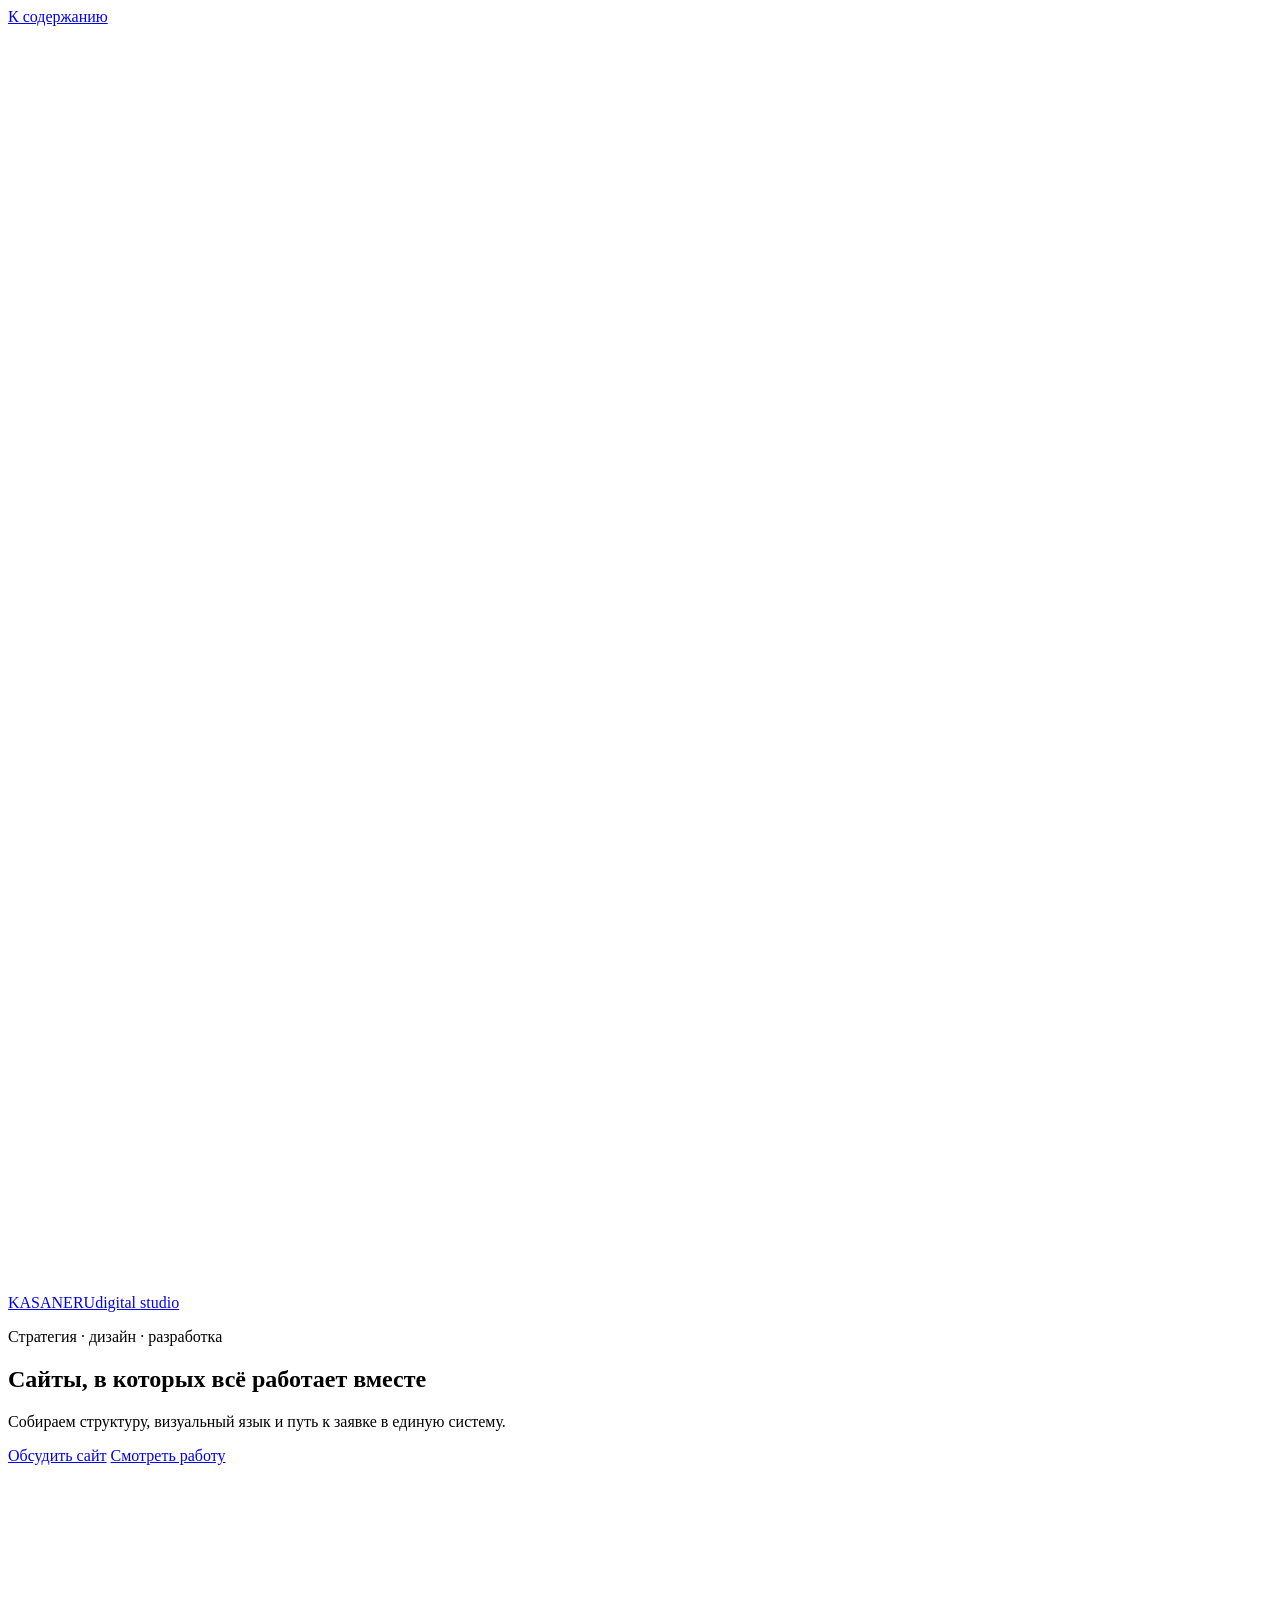
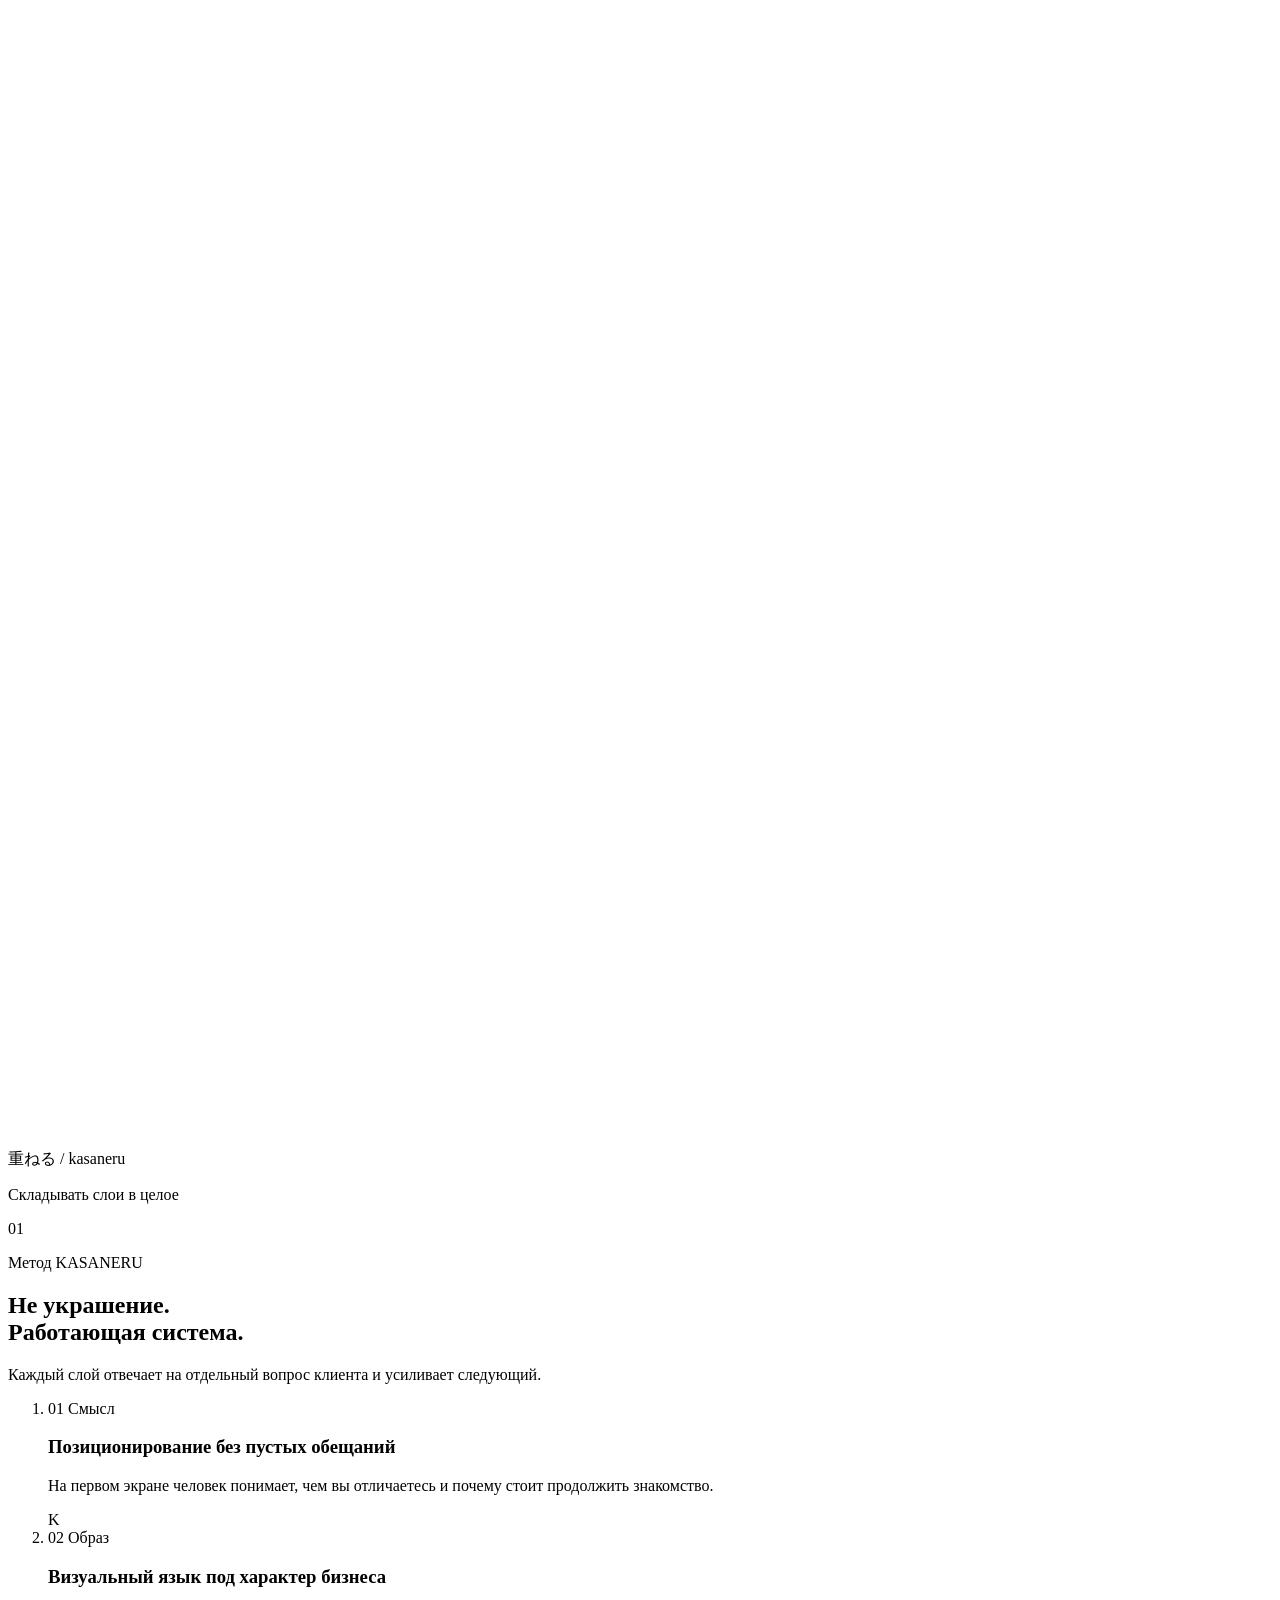
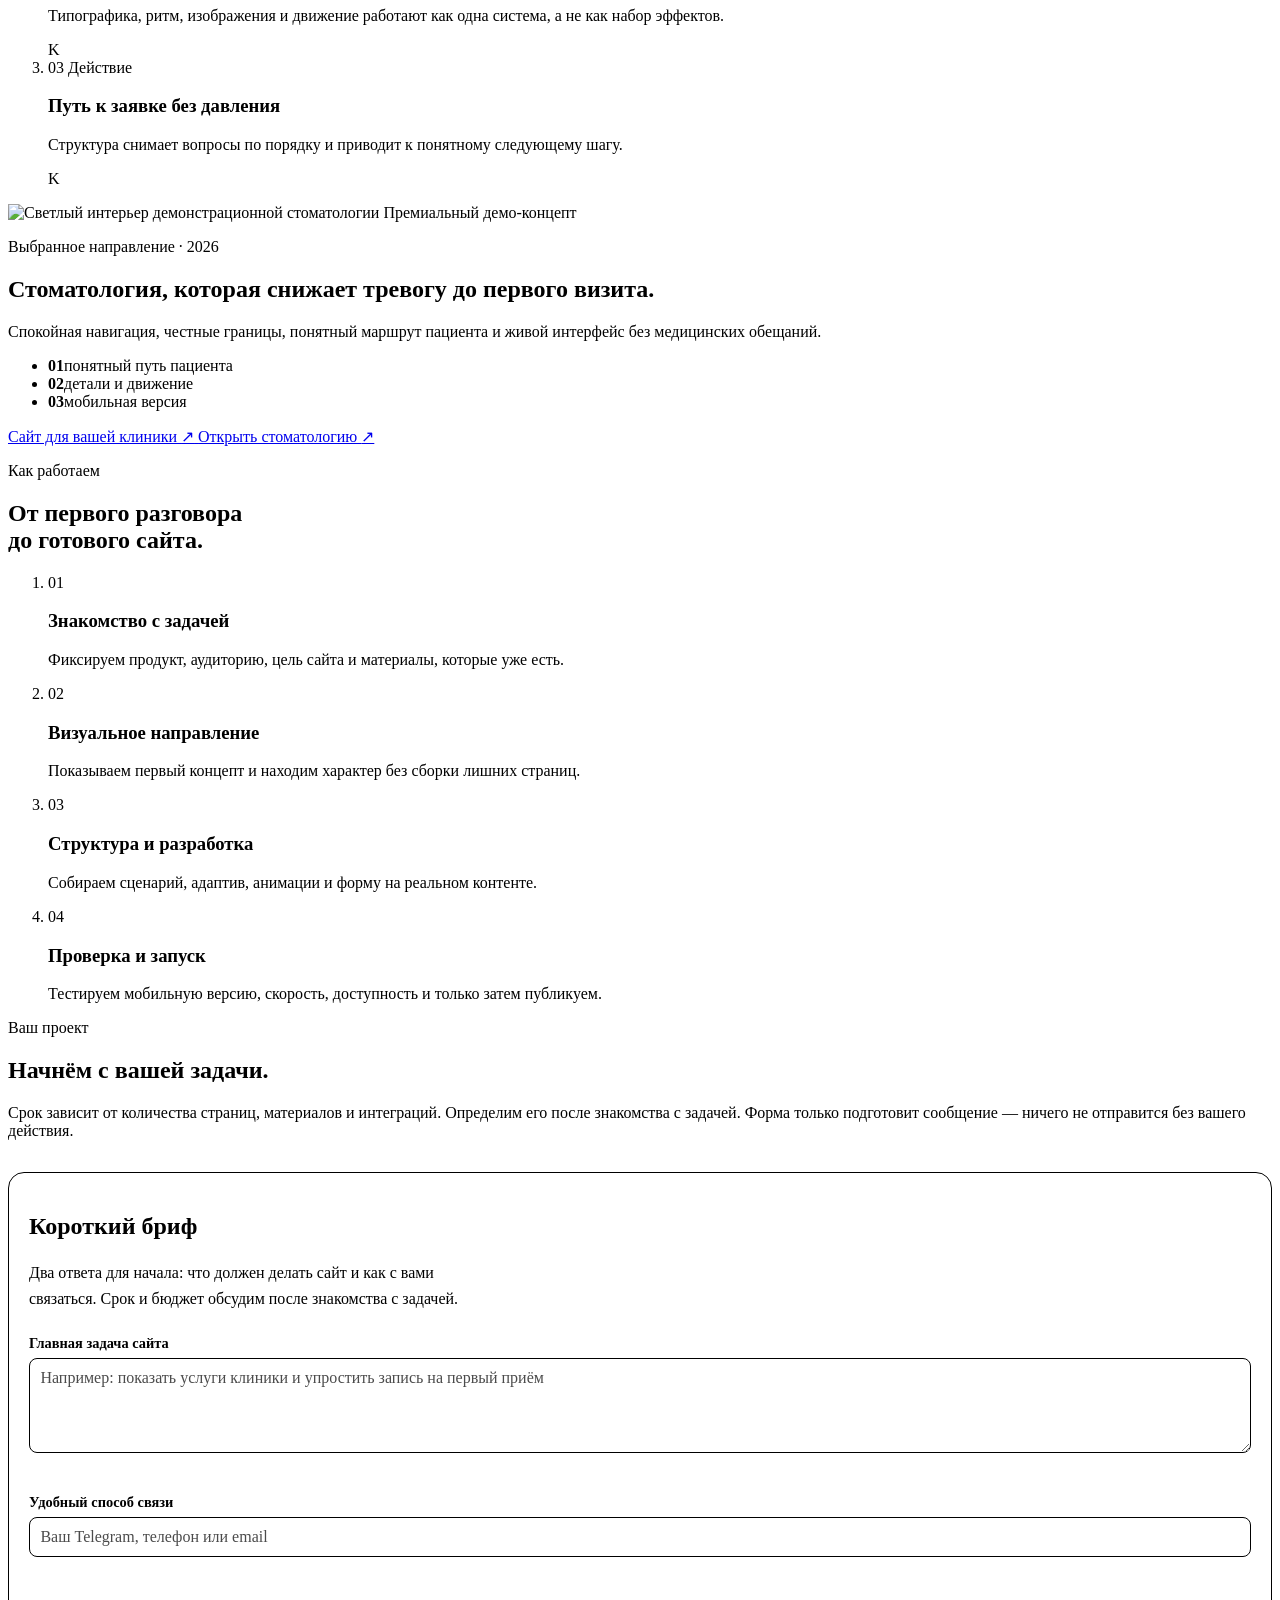
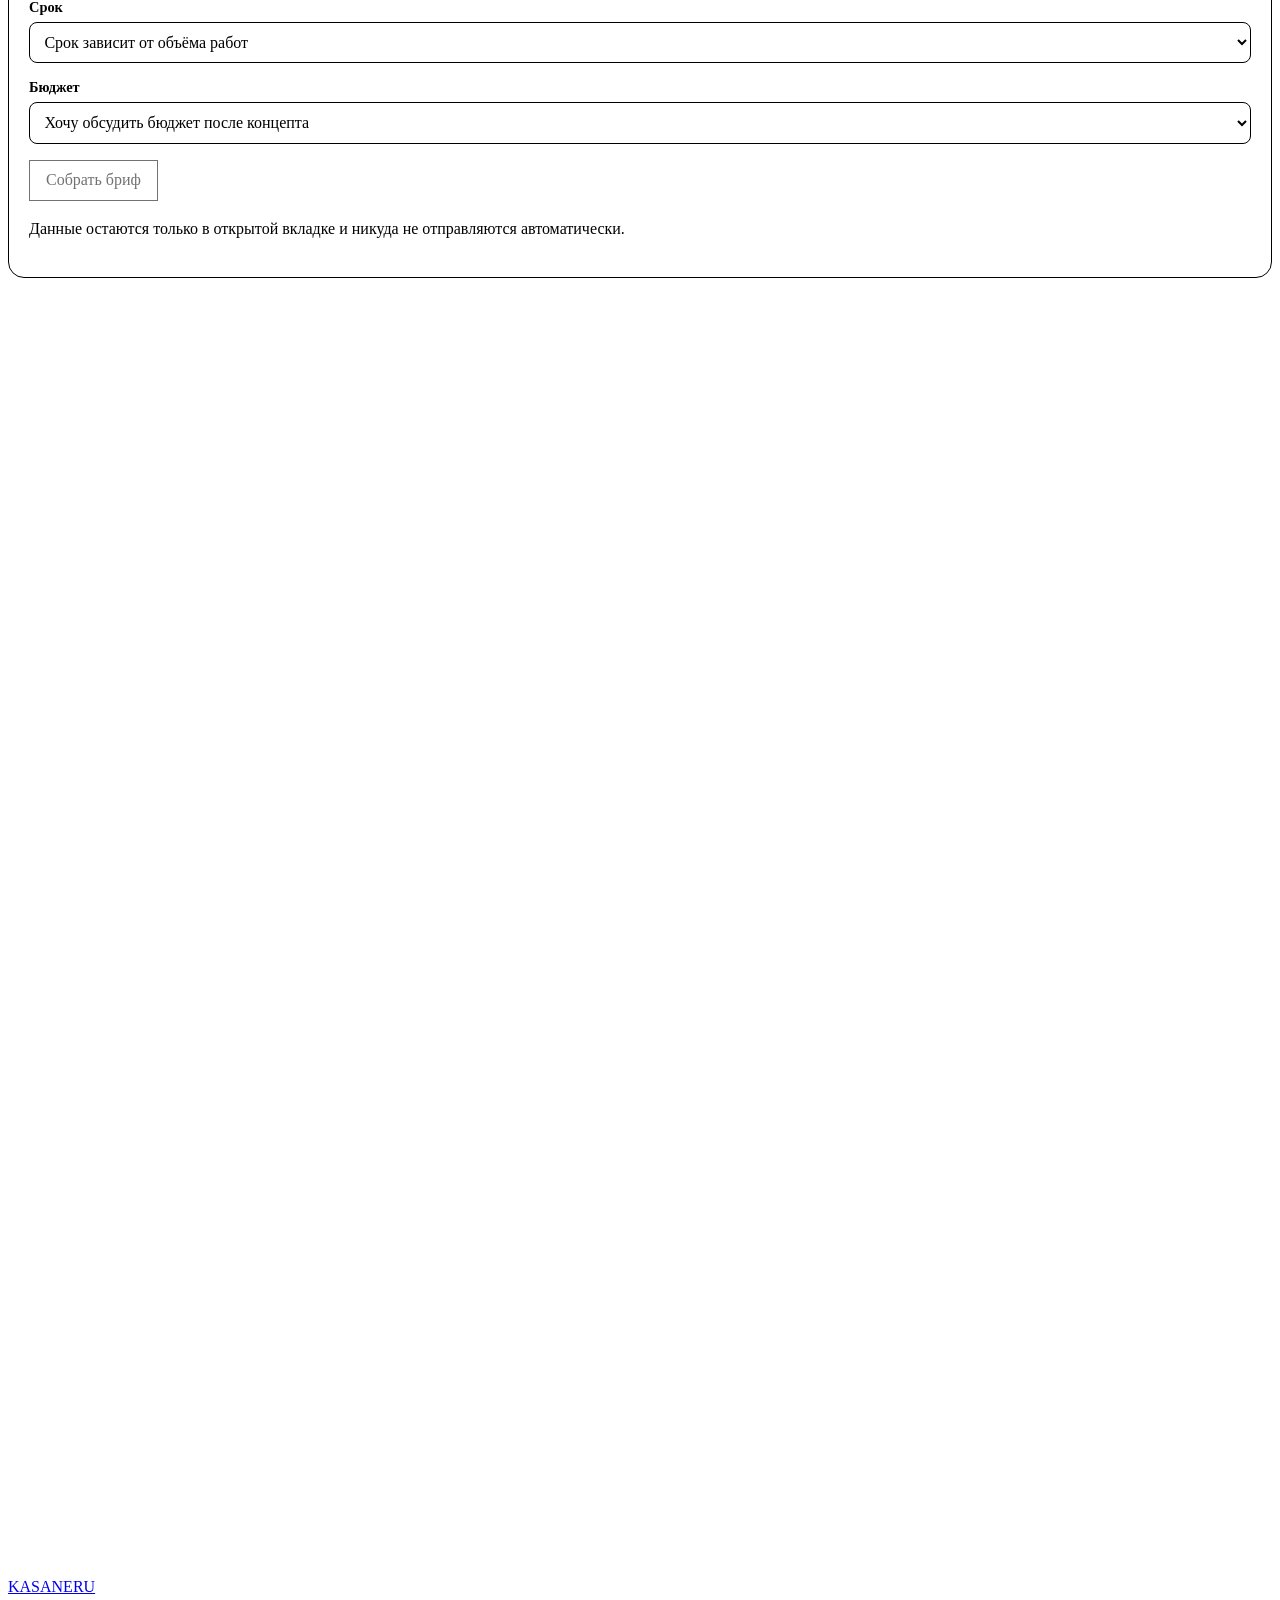
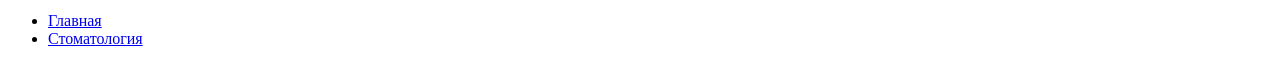
==== commit 0d7937f2: "Publish tested KASANERU home and dental release" ====
--- a/index.html
+++ b/index.html
@@ -1,7 +1,7 @@
-<!DOCTYPE html><html lang="ru" data-theme="showcase"> <head><meta charset="utf-8"><meta name="viewport" content="width=device-width, initial-scale=1"><meta name="description" content="KASANERU — независимая digital-студия. Собираем структуру, визуальный язык и путь к заявке в единую систему."><link rel="canonical" href="https://mikimcy228-lab.github.io/daniil-sites-showcase/"><link rel="icon" type="image/svg+xml" href="/daniil-sites-showcase/favicon.svg"><title>KASANERU — сайты для бизнеса</title><style>.brief[data-astro-cid-ymqedluv]{width:var(--shell);margin:2rem auto;padding:1.25rem;border:1px solid currentColor;border-radius:16px;background:#fffdf812}.brief--compact[data-astro-cid-ymqedluv]{margin-block:1.5rem}.brief[data-astro-cid-ymqedluv] form[data-astro-cid-ymqedluv],.brief__result[data-astro-cid-ymqedluv]{display:grid;gap:1rem}.brief__intro[data-astro-cid-ymqedluv]{max-width:55ch;margin:1rem 0 1.5rem;line-height:1.6}.brief[data-astro-cid-ymqedluv] label[data-astro-cid-ymqedluv]{font-weight:600;font-size:.9rem}.brief[data-astro-cid-ymqedluv] input[data-astro-cid-ymqedluv]::placeholder,.brief[data-astro-cid-ymqedluv] textarea[data-astro-cid-ymqedluv]::placeholder{color:inherit;opacity:.7}.brief[data-astro-cid-ymqedluv] [data-astro-cid-ymqedluv][aria-invalid=true]{outline:2px solid currentColor;outline-offset:2px}.brief__field[data-astro-cid-ymqedluv]{display:grid;gap:.35rem}.brief[data-astro-cid-ymqedluv] input[data-astro-cid-ymqedluv],.brief[data-astro-cid-ymqedluv] textarea[data-astro-cid-ymqedluv],.brief[data-astro-cid-ymqedluv] select[data-astro-cid-ymqedluv],.brief[data-astro-cid-ymqedluv] button[data-astro-cid-ymqedluv],.brief__actions[data-astro-cid-ymqedluv] a[data-astro-cid-ymqedluv]{box-sizing:border-box;min-block-size:var(--tap);font:inherit}.brief[data-astro-cid-ymqedluv] input[data-astro-cid-ymqedluv],.brief[data-astro-cid-ymqedluv] textarea[data-astro-cid-ymqedluv],.brief[data-astro-cid-ymqedluv] select[data-astro-cid-ymqedluv]{width:100%;min-width:0;padding:.65rem;color:inherit;background:transparent;border:1px solid currentColor;border-radius:8px}.brief[data-astro-cid-ymqedluv] textarea[data-astro-cid-ymqedluv]{resize:vertical}.brief[data-astro-cid-ymqedluv] button[data-astro-cid-ymqedluv],.brief__actions[data-astro-cid-ymqedluv] a[data-astro-cid-ymqedluv]{display:inline-flex;align-items:center;justify-content:center;width:fit-content;max-width:100%;padding:.65rem 1rem;color:inherit;background:transparent;border:1px solid currentColor;text-align:center}.brief__actions[data-astro-cid-ymqedluv]{display:flex;flex-wrap:wrap;gap:.75rem}.brief__error[data-astro-cid-ymqedluv]{min-block-size:1.25rem;margin:0}.brief__privacy[data-astro-cid-ymqedluv],.brief__status[data-astro-cid-ymqedluv]{line-height:1.5}.brief__result[data-astro-cid-ymqedluv]{margin-block-start:1.5rem;padding-block-start:1.5rem;border-top:1px solid currentColor}.brief[data-astro-cid-ymqedluv] [data-astro-cid-ymqedluv][hidden]{display:none}@media(max-width:360px){.brief[data-astro-cid-ymqedluv]{padding:1rem}.brief[data-astro-cid-ymqedluv] button[data-astro-cid-ymqedluv],.brief__actions[data-astro-cid-ymqedluv] a[data-astro-cid-ymqedluv]{width:100%}}
+<!DOCTYPE html><html lang="ru" data-theme="showcase"> <head><meta charset="utf-8"><meta name="viewport" content="width=device-width, initial-scale=1"><meta name="description" content="KASANERU — независимая digital-студия. Собираем структуру, визуальный язык и путь к заявке в единую систему."><link rel="canonical" href="https://mikimcy228-lab.github.io/daniil-sites-showcase/"><link rel="icon" type="image/svg+xml" href="/daniil-sites-showcase/favicon.svg"><title>KASANERU — сайты для бизнеса</title><style>.brief[data-astro-cid-ymqedluv]{width:var(--shell);margin:2rem auto;padding:1.25rem;border:1px solid currentColor;border-radius:16px;background:#fffdf812}.brief--compact[data-astro-cid-ymqedluv]{margin-block:1.5rem}.brief[data-astro-cid-ymqedluv] form[data-astro-cid-ymqedluv],.brief__result[data-astro-cid-ymqedluv]{display:grid;gap:1rem}.brief__intro[data-astro-cid-ymqedluv]{max-width:55ch;margin:1rem 0 1.5rem;line-height:1.6}.brief[data-astro-cid-ymqedluv] label[data-astro-cid-ymqedluv]{font-weight:600;font-size:.9rem}.brief[data-astro-cid-ymqedluv] input[data-astro-cid-ymqedluv]::placeholder,.brief[data-astro-cid-ymqedluv] textarea[data-astro-cid-ymqedluv]::placeholder{color:inherit;opacity:.7}.brief[data-astro-cid-ymqedluv] [data-astro-cid-ymqedluv][aria-invalid=true]{outline:2px solid currentColor;outline-offset:2px}.brief__field[data-astro-cid-ymqedluv]{display:grid;gap:.35rem}.brief[data-astro-cid-ymqedluv] input[data-astro-cid-ymqedluv],.brief[data-astro-cid-ymqedluv] textarea[data-astro-cid-ymqedluv],.brief[data-astro-cid-ymqedluv] select[data-astro-cid-ymqedluv],.brief[data-astro-cid-ymqedluv] button[data-astro-cid-ymqedluv],.brief__actions[data-astro-cid-ymqedluv] a[data-astro-cid-ymqedluv]{box-sizing:border-box;min-block-size:var(--tap);font:inherit}.brief[data-astro-cid-ymqedluv] input[data-astro-cid-ymqedluv],.brief[data-astro-cid-ymqedluv] textarea[data-astro-cid-ymqedluv],.brief[data-astro-cid-ymqedluv] select[data-astro-cid-ymqedluv]{width:100%;min-width:0;padding:.65rem;color:inherit;background:transparent;border:1px solid currentColor;border-radius:8px}.brief[data-astro-cid-ymqedluv] textarea[data-astro-cid-ymqedluv]{resize:vertical}.brief[data-astro-cid-ymqedluv] button[data-astro-cid-ymqedluv],.brief__actions[data-astro-cid-ymqedluv] a[data-astro-cid-ymqedluv]{display:inline-flex;align-items:center;justify-content:center;width:fit-content;max-width:100%;padding:.65rem 1rem;color:inherit;background:transparent;border:1px solid currentColor;text-align:center}.brief__actions[data-astro-cid-ymqedluv]{display:flex;flex-wrap:wrap;gap:.75rem}.brief__error[data-astro-cid-ymqedluv]{min-block-size:1.25rem;margin:0}.brief__privacy[data-astro-cid-ymqedluv],.brief__status[data-astro-cid-ymqedluv]{line-height:1.5}.brief__result[data-astro-cid-ymqedluv]{margin-block-start:1.5rem;padding-block-start:1.5rem;border-top:1px solid currentColor}.brief__result[data-astro-cid-ymqedluv] h3[data-astro-cid-ymqedluv]{scroll-margin-block:1.5rem}.brief[data-astro-cid-ymqedluv] button[data-astro-cid-ymqedluv]:disabled{opacity:.55;cursor:not-allowed}.brief[data-astro-cid-ymqedluv] [data-astro-cid-ymqedluv][hidden]{display:none}@media(max-width:360px){.brief[data-astro-cid-ymqedluv]{padding:1rem}.brief[data-astro-cid-ymqedluv] button[data-astro-cid-ymqedluv],.brief__actions[data-astro-cid-ymqedluv] a[data-astro-cid-ymqedluv]{width:100%}}
 </style>
-<link rel="stylesheet" href="/daniil-sites-showcase/_astro/index.CHp-xyq6.css">
-<link rel="stylesheet" href="/daniil-sites-showcase/_astro/BaseLayout.IDNz8_QU.css"></head> <body> <a class="skip-link" href="#content">К содержанию</a> <header class="site-header shell"> <a class="brand-lockup" href="/daniil-sites-showcase/" aria-label="KASANERU — на главную" aria-current="page" data-brand-lockup="full" data-brand-tone="brand"><svg class="brand-mark" style="--brand-mark-size:32px" viewBox="0 0 64 64" aria-hidden="true" focusable="false" data-brand-mark data-brand-variant="layered"> <g class="brand-mark__layer brand-mark__layer--back" data-brand-layer="back" data-final-x="4" data-final-y="-2" data-start-x="12"> <path d="M16 10V54 M21 32L49 10 M21 32L49 54"></path> </g> <g class="brand-mark__layer brand-mark__layer--middle" data-brand-layer="middle" data-final-x="2" data-final-y="1" data-start-x="-4"> <path d="M16 10V54 M21 32L49 10 M21 32L49 54"></path> </g> <g class="brand-mark__layer brand-mark__layer--front" data-brand-layer="front" data-final-x="0" data-final-y="0" data-start-x="4"> <path d="M16 10V54 M21 32L49 10 M21 32L49 54"></path> </g> </svg><span class="brand-lockup__copy"><span class="brand-lockup__name">KASANERU</span><span class="brand-lockup__descriptor">digital studio</span></span></a>  </header> <main id="content"> <section class="showcase-hero shell" aria-labelledby="showcase-title"> <div class="showcase-hero__copy" data-reveal> <p class="eyebrow">Стратегия · дизайн · разработка</p> <h1 id="showcase-title">Сайты, в которых всё работает вместе</h1> <p class="showcase-hero__lead">Собираем структуру, визуальный язык и путь к заявке в единую систему.</p> <div class="showcase-hero__actions"> <a class="hero__primary-action" href="#brief-title-showcase">Обсудить сайт</a> <a class="text-link" href="#dental-concept">Смотреть работу</a> </div> </div> <div class="studio-stage" data-studio-stage data-reveal aria-label="Знак KASANERU в движении"> <span class="studio-stage__orbit studio-stage__orbit--one" aria-hidden="true"></span> <span class="studio-stage__orbit studio-stage__orbit--two" aria-hidden="true"></span> <div class="studio-stage__mark"> <svg class="brand-mark" style="--brand-mark-size:210px" viewBox="0 0 64 64" role="img" aria-label="Логотип KASANERU" focusable="false" data-brand-mark data-brand-variant="layered"> <g class="brand-mark__layer brand-mark__layer--back" data-brand-layer="back" data-final-x="4" data-final-y="-2" data-start-x="12"> <path d="M16 10V54 M21 32L49 10 M21 32L49 54"></path> </g> <g class="brand-mark__layer brand-mark__layer--middle" data-brand-layer="middle" data-final-x="2" data-final-y="1" data-start-x="-4"> <path d="M16 10V54 M21 32L49 10 M21 32L49 54"></path> </g> <g class="brand-mark__layer brand-mark__layer--front" data-brand-layer="front" data-final-x="0" data-final-y="0" data-start-x="4"> <path d="M16 10V54 M21 32L49 10 M21 32L49 54"></path> </g> </svg> </div> <div class="studio-stage__layers" aria-hidden="true"><span></span><span></span><span></span></div> <p class="studio-stage__note studio-stage__note--top">重ねる / kasaneru</p> <p class="studio-stage__note studio-stage__note--bottom">Складывать слои в целое</p> <span class="studio-stage__index">01</span> </div> </section> <section class="studio-layers shell" aria-labelledby="layers-title"> <header class="section-heading" data-reveal> <p class="eyebrow">Метод KASANERU</p> <h2 id="layers-title">Не украшение.<br>Работающая система.</h2> <p>Каждый слой отвечает на отдельный вопрос клиента и усиливает следующий.</p> </header> <ol class="studio-layers__grid"> <li class="studio-layer studio-layer--positioning" data-reveal> <div class="studio-layer__meta"> <span>01</span> <span>Смысл</span> </div> <h3>Позиционирование без пустых обещаний</h3> <p>На первом экране человек понимает, чем вы отличаетесь и почему стоит продолжить знакомство.</p> <span class="studio-layer__glyph" aria-hidden="true">K</span> </li><li class="studio-layer studio-layer--language" data-reveal> <div class="studio-layer__meta"> <span>02</span> <span>Образ</span> </div> <h3>Визуальный язык под характер бизнеса</h3> <p>Типографика, ритм, изображения и движение работают как одна система, а не как набор эффектов.</p> <span class="studio-layer__glyph" aria-hidden="true">K</span> </li><li class="studio-layer studio-layer--conversion" data-reveal> <div class="studio-layer__meta"> <span>03</span> <span>Действие</span> </div> <h3>Путь к заявке без давления</h3> <p>Структура снимает вопросы по порядку и приводит к понятному следующему шагу.</p> <span class="studio-layer__glyph" aria-hidden="true">K</span> </li> </ol> </section> <section id="dental-concept" class="dental-feature shell" data-dental-feature aria-labelledby="dental-feature-title"> <div class="dental-feature__media" data-reveal> <picture> <source srcset="/daniil-sites-showcase/_astro/hero-clinic.bWgSIUIF_Z2vv3hH.avif 390w, /daniil-sites-showcase/_astro/hero-clinic.bWgSIUIF_Z17Wd2Q.avif 720w, /daniil-sites-showcase/_astro/hero-clinic.bWgSIUIF_1DNYN1.avif 1100w, /daniil-sites-showcase/_astro/hero-clinic.bWgSIUIF_7RC0D.avif 1584w" type="image/avif" sizes="(max-width: 800px) 100vw, 68vw"><source srcset="/daniil-sites-showcase/_astro/hero-clinic.bWgSIUIF_Hrn0K.webp 390w, /daniil-sites-showcase/_astro/hero-clinic.bWgSIUIF_260dfB.webp 720w, /daniil-sites-showcase/_astro/hero-clinic.bWgSIUIF_2wsNy.webp 1100w, /daniil-sites-showcase/_astro/hero-clinic.bWgSIUIF_Z1toSXO.webp 1584w" type="image/webp" sizes="(max-width: 800px) 100vw, 68vw">  <img src="/daniil-sites-showcase/_astro/hero-clinic.bWgSIUIF_Z1F81MD.jpg" srcset="/daniil-sites-showcase/_astro/hero-clinic.bWgSIUIF_Z1A1aJ3.jpg 390w, /daniil-sites-showcase/_astro/hero-clinic.bWgSIUIF_Zcskuc.jpg 720w, /daniil-sites-showcase/_astro/hero-clinic.bWgSIUIF_Z9bE0g.jpg 1100w, /daniil-sites-showcase/_astro/hero-clinic.bWgSIUIF_Z1F81MD.jpg 1584w" alt="Светлый интерьер демонстрационной стоматологии" sizes="(max-width: 800px) 100vw, 68vw" loading="lazy" decoding="async" data-astro-image="constrained" data-astro-image-fit="cover" data-astro-image-pos="center" width="1584" height="990"> </picture> <span class="dental-feature__badge">Премиальный демо-концепт</span> </div> <div class="dental-feature__copy" data-reveal> <p class="eyebrow">Выбранное направление · 2026</p> <h2 id="dental-feature-title">Стоматология, которая снижает тревогу до первого визита.</h2> <p>Спокойная навигация, честные границы, понятный маршрут пациента и живой интерфейс без медицинских обещаний.</p> <ul class="dental-feature__stats" aria-label="Состав концепта"> <li><strong>08</strong><span>смысловых блоков</span></li> <li><strong>02</strong><span>интерактивных механики</span></li> <li><strong>100%</strong><span>адаптивный сценарий</span></li> </ul> <a class="button button--outline" href="/daniil-sites-showcase/dental/">
-Открыть стоматологию
-<span aria-hidden="true">↗</span> </a> </div> </section> <section class="process shell" aria-labelledby="process-title"> <header class="section-heading" data-reveal> <p class="eyebrow">Как работаем</p> <h2 id="process-title">От первого разговора<br>до готового сайта.</h2> </header> <ol class="process__list"> <li data-reveal> <span class="process__number">01</span> <h3>Знакомство с задачей</h3> <p>Фиксируем продукт, аудиторию, цель сайта и материалы, которые уже есть.</p> </li><li data-reveal> <span class="process__number">02</span> <h3>Визуальное направление</h3> <p>Показываем первый концепт и находим характер без сборки лишних страниц.</p> </li><li data-reveal> <span class="process__number">03</span> <h3>Структура и разработка</h3> <p>Собираем сценарий, адаптив, анимации и форму на реальном контенте.</p> </li><li data-reveal> <span class="process__number">04</span> <h3>Проверка и запуск</h3> <p>Тестируем мобильную версию, скорость, доступность и только затем публикуем.</p> </li> </ol> </section> <section class="showcase-brief shell" aria-labelledby="showcase-brief-heading"> <div class="showcase-brief__intro" data-reveal> <p class="eyebrow">Ваш проект</p> <h2 id="showcase-brief-heading">Соберём первый концепт за 1–5 рабочих дней.</h2> <p>Расскажите о задаче — форма подготовит сообщение. Ничего не отправится без вашего действия.</p> </div> <section class="brief" aria-labelledby="brief-title-showcase" data-astro-cid-ymqedluv> <h2 id="brief-title-showcase" data-astro-cid-ymqedluv>Короткий бриф</h2> <p class="brief__intro" data-astro-cid-ymqedluv>Два ответа для начала: что должен делать сайт и как с вами связаться. Срок и бюджет обсудим после знакомства с задачей.</p> <form data-brief-form data-niche="showcase" novalidate data-astro-cid-ymqedluv> <input type="hidden" name="niche" value="Сайт для бизнеса" data-astro-cid-ymqedluv> <div class="brief__field" data-astro-cid-ymqedluv> <label for="brief-goal-showcase" data-astro-cid-ymqedluv>Главная задача сайта</label> <textarea id="brief-goal-showcase" name="goal" rows="4" placeholder="Например: показать услуги клиники и упростить запись на первый приём" required aria-describedby="brief-goal-error-showcase" aria-invalid="false" data-astro-cid-ymqedluv></textarea> <p id="brief-goal-error-showcase" data-error-for="goal" class="brief__error" data-astro-cid-ymqedluv></p> </div> <div class="brief__field" data-astro-cid-ymqedluv> <label for="brief-contact-showcase" data-astro-cid-ymqedluv>Удобный способ связи</label> <input id="brief-contact-showcase" name="contact" type="text" required autocomplete="off" placeholder="Ваш Telegram, телефон или email" aria-describedby="brief-contact-error-showcase" aria-invalid="false" data-astro-cid-ymqedluv> <p id="brief-contact-error-showcase" data-error-for="contact" class="brief__error" data-astro-cid-ymqedluv></p> </div> <div class="brief__field" data-astro-cid-ymqedluv> <label for="brief-timeline-showcase" data-astro-cid-ymqedluv>Срок</label> <select id="brief-timeline-showcase" name="timeline" data-astro-cid-ymqedluv> <option data-astro-cid-ymqedluv>Первый концепт за 1–5 рабочих дней</option> <option data-astro-cid-ymqedluv>Срок обсудим после структуры</option> </select> </div> <div class="brief__field" data-astro-cid-ymqedluv> <label for="brief-budget-showcase" data-astro-cid-ymqedluv>Бюджет</label> <select id="brief-budget-showcase" name="budget" data-astro-cid-ymqedluv> <option data-astro-cid-ymqedluv>Хочу обсудить бюджет после концепта</option> <option data-astro-cid-ymqedluv>Есть ориентир — напишу его в сообщении</option> </select> </div> <button type="submit" data-astro-cid-ymqedluv>Собрать бриф</button> </form> <p class="brief__privacy" data-astro-cid-ymqedluv>Данные остаются только в открытой вкладке и никуда не отправляются автоматически.</p> <section data-brief-result class="brief__result" aria-labelledby="brief-result-title-showcase" hidden data-astro-cid-ymqedluv> <h3 id="brief-result-title-showcase" data-astro-cid-ymqedluv>Сообщение готово</h3> <label for="brief-output-showcase" data-astro-cid-ymqedluv>Готовый текст брифа</label> <textarea id="brief-output-showcase" data-brief-output rows="7" data-astro-cid-ymqedluv></textarea> <div class="brief__actions" data-astro-cid-ymqedluv> <button type="button" data-copy-brief data-astro-cid-ymqedluv>Скопировать бриф</button> <a data-telegram-brief hidden data-astro-cid-ymqedluv>Открыть Telegram с готовым текстом</a> </div> <p data-brief-status class="brief__status" role="status" aria-live="polite" data-astro-cid-ymqedluv></p> </section> </section> <script type="module">const E={telegramUsername:"iyoungpsyho"};function u(t,e){window.dispatchEvent(new CustomEvent("site:interaction",{detail:{name:t,...e}}))}function S(t){const e={};return t.goal.trim()||(e.goal="Опишите главную задачу сайта"),t.contact.trim()||(e.contact="Укажите удобный способ связи"),e}function x(t){return["Здравствуйте, Даниил!",`Ниша: ${t.niche}`,`Задача: ${t.goal.trim()}`,`Срок: ${t.timeline}`,`Бюджет: ${t.budget}`,`Связь: ${t.contact.trim()}`].join(`
-`)}function C(t,e){const n=t.trim().replace(/^@/,"");return n?`https://t.me/${n}?text=${encodeURIComponent(e)}`:null}async function T(t,e){const n=globalThis.navigator?.clipboard;if(!n)return!1;try{return await n.writeText(t),!0}catch{return!1}}const w="Автоматическое копирование недоступно. Текст выделен — нажмите Ctrl+C.";function L(t){const e=new FormData(t);return{niche:String(e.get("niche")??""),goal:String(e.get("goal")??""),timeline:String(e.get("timeline")??""),budget:String(e.get("budget")??""),contact:String(e.get("contact")??"")}}function I(t){for(const e of["goal","contact"]){const n=t.querySelector(`[data-error-for="${e}"]`),r=t.elements.namedItem(e);n&&(n.textContent=""),(r instanceof HTMLInputElement||r instanceof HTMLTextAreaElement)&&r.setAttribute("aria-invalid","false")}}function $(t,e,n){const r=t.querySelector(`[data-error-for="${e}"]`),i=t.elements.namedItem(e);r&&(r.textContent=n),(i instanceof HTMLInputElement||i instanceof HTMLTextAreaElement)&&i.setAttribute("aria-invalid","true")}function q(t){return t==="showcase"||t==="dental"||t==="repair"||t==="beauty"||t==="education"}function B(t){if(t.dataset.briefInitialized==="true")return;t.dataset.briefInitialized="true";const e=q(t.dataset.niche)?t.dataset.niche:"showcase",n=t.closest(".brief"),r=n?.querySelector("[data-brief-result]"),i=n?.querySelector("[data-brief-output]"),f=n?.querySelector("[data-copy-brief]"),a=n?.querySelector("[data-telegram-brief]"),o=n?.querySelector("[data-brief-status]");if(!r||!i||!f||!a||!o)return;const g=()=>{r.hidden=!0,a.hidden=!0,a.removeAttribute("href"),o.textContent=""};t.addEventListener("input",g),t.addEventListener("change",g),t.addEventListener("submit",m=>{m.preventDefault(),I(t);const b=L(t),s=S(b),h=["goal","contact"],p=h.find(c=>s[c]);if(p){for(const d of h)s[d]&&$(t,d,s[d]);const c=t.elements.namedItem(p);c instanceof HTMLElement&&c.focus();return}const y=x(b);i.value=y,r.hidden=!1,o.textContent="Бриф подготовлен. Проверьте текст и отправьте его в Telegram самостоятельно.";const l=C(E.telegramUsername,y);a.hidden=!l,l&&(a.href=l),u("brief_ready",{route:e,target:"brief"})}),f.addEventListener("click",async()=>{if(await T(i.value)){o.textContent="Бриф скопирован",u("brief_copy",{route:e,target:"brief"});return}i.focus(),i.select(),o.textContent=w}),a.addEventListener("click",()=>{u("telegram_open",{route:e,target:"brief"})})}function v(){document.querySelectorAll("[data-brief-form]").forEach(B)}v();document.addEventListener("astro:after-swap",v);</script> </section> </main> <footer class="site-footer"> <div class="shell"> <div class="site-footer__brand"> <a class="brand-lockup" href="/daniil-sites-showcase/" aria-label="KASANERU — на главную" data-brand-lockup="compact" data-brand-tone="mono"><svg class="brand-mark" style="--brand-mark-size:32px" viewBox="0 0 64 64" aria-hidden="true" focusable="false" data-brand-mark data-brand-variant="mono"> <g class="brand-mark__layer brand-mark__layer--back" data-brand-layer="back" data-final-x="4" data-final-y="-2" data-start-x="12"> <path d="M16 10V54 M21 32L49 10 M21 32L49 54"></path> </g> <g class="brand-mark__layer brand-mark__layer--middle" data-brand-layer="middle" data-final-x="2" data-final-y="1" data-start-x="-4"> <path d="M16 10V54 M21 32L49 10 M21 32L49 54"></path> </g> <g class="brand-mark__layer brand-mark__layer--front" data-brand-layer="front" data-final-x="0" data-final-y="0" data-start-x="4"> <path d="M16 10V54 M21 32L49 10 M21 32L49 54"></path> </g> </svg><span class="brand-lockup__copy"><span class="brand-lockup__name">KASANERU</span></span></a> </div> <nav aria-label="Страницы сайта"> <ul> <li><a href="/daniil-sites-showcase/">Главная</a></li><li><a href="/daniil-sites-showcase/dental/">Стоматология</a></li> </ul> </nav>   </div> </footer> <script type="module" src="/daniil-sites-showcase/_astro/BaseLayout.astro_astro_type_script_index_0_lang.DekYJScD.js"></script> </body> </html>+<link rel="stylesheet" href="/daniil-sites-showcase/_astro/index.CSHH0orK.css">
+<link rel="stylesheet" href="/daniil-sites-showcase/_astro/BaseLayout.IDNz8_QU.css"></head> <body> <a class="skip-link" href="#content">К содержанию</a> <header class="site-header shell"> <a class="brand-lockup" href="/daniil-sites-showcase/" aria-label="KASANERU — на главную" aria-current="page" data-brand-lockup="full" data-brand-tone="brand"><svg class="brand-mark" style="--brand-mark-size:32px" viewBox="0 0 64 64" aria-hidden="true" focusable="false" data-brand-mark data-brand-variant="layered"> <g class="brand-mark__layer brand-mark__layer--back" data-brand-layer="back" data-final-x="4" data-final-y="-2" data-start-x="12"> <path d="M16 10V54 M21 32L49 10 M21 32L49 54"></path> </g> <g class="brand-mark__layer brand-mark__layer--middle" data-brand-layer="middle" data-final-x="2" data-final-y="1" data-start-x="-4"> <path d="M16 10V54 M21 32L49 10 M21 32L49 54"></path> </g> <g class="brand-mark__layer brand-mark__layer--front" data-brand-layer="front" data-final-x="0" data-final-y="0" data-start-x="4"> <path d="M16 10V54 M21 32L49 10 M21 32L49 54"></path> </g> </svg><span class="brand-lockup__copy"><span class="brand-lockup__name">KASANERU</span><span class="brand-lockup__descriptor">digital studio</span></span></a>  </header> <main id="content"> <section class="showcase-hero shell" aria-labelledby="showcase-title"> <div class="showcase-hero__copy" data-reveal> <p class="eyebrow">Стратегия · дизайн · разработка</p> <h1 id="showcase-title">Сайты, в которых всё работает вместе</h1> <p class="showcase-hero__lead">Собираем структуру, визуальный язык и путь к заявке в единую систему.</p> <div class="showcase-hero__actions"> <a class="hero__primary-action" href="#brief-title-showcase">Обсудить сайт</a> <a class="text-link" href="#dental-concept">Смотреть работу</a> </div> </div> <div class="studio-stage" data-studio-stage data-reveal aria-label="Знак KASANERU в движении"> <span class="studio-stage__orbit studio-stage__orbit--one" aria-hidden="true"></span> <span class="studio-stage__orbit studio-stage__orbit--two" aria-hidden="true"></span> <div class="studio-stage__mark"> <svg class="brand-mark" style="--brand-mark-size:210px" viewBox="0 0 64 64" role="img" aria-label="Логотип KASANERU" focusable="false" data-brand-mark data-brand-variant="layered"> <g class="brand-mark__layer brand-mark__layer--back" data-brand-layer="back" data-final-x="4" data-final-y="-2" data-start-x="12"> <path d="M16 10V54 M21 32L49 10 M21 32L49 54"></path> </g> <g class="brand-mark__layer brand-mark__layer--middle" data-brand-layer="middle" data-final-x="2" data-final-y="1" data-start-x="-4"> <path d="M16 10V54 M21 32L49 10 M21 32L49 54"></path> </g> <g class="brand-mark__layer brand-mark__layer--front" data-brand-layer="front" data-final-x="0" data-final-y="0" data-start-x="4"> <path d="M16 10V54 M21 32L49 10 M21 32L49 54"></path> </g> </svg> </div> <div class="studio-stage__layers" aria-hidden="true"><span></span><span></span><span></span></div> <p class="studio-stage__note studio-stage__note--top">重ねる / kasaneru</p> <p class="studio-stage__note studio-stage__note--bottom">Складывать слои в целое</p> <span class="studio-stage__index">01</span> </div> </section> <section class="studio-layers shell" aria-labelledby="layers-title"> <header class="section-heading" data-reveal> <p class="eyebrow">Метод KASANERU</p> <h2 id="layers-title">Не украшение.<br>Работающая система.</h2> <p>Каждый слой отвечает на отдельный вопрос клиента и усиливает следующий.</p> </header> <ol class="studio-layers__grid"> <li class="studio-layer studio-layer--positioning" data-reveal> <div class="studio-layer__meta"> <span>01</span> <span>Смысл</span> </div> <h3>Позиционирование без пустых обещаний</h3> <p>На первом экране человек понимает, чем вы отличаетесь и почему стоит продолжить знакомство.</p> <span class="studio-layer__glyph" aria-hidden="true">K</span> </li><li class="studio-layer studio-layer--language" data-reveal> <div class="studio-layer__meta"> <span>02</span> <span>Образ</span> </div> <h3>Визуальный язык под характер бизнеса</h3> <p>Типографика, ритм, изображения и движение работают как одна система, а не как набор эффектов.</p> <span class="studio-layer__glyph" aria-hidden="true">K</span> </li><li class="studio-layer studio-layer--conversion" data-reveal> <div class="studio-layer__meta"> <span>03</span> <span>Действие</span> </div> <h3>Путь к заявке без давления</h3> <p>Структура снимает вопросы по порядку и приводит к понятному следующему шагу.</p> <span class="studio-layer__glyph" aria-hidden="true">K</span> </li> </ol> </section> <section id="dental-concept" class="dental-feature shell" data-dental-feature aria-labelledby="dental-feature-title"> <div class="dental-feature__media" data-reveal> <picture> <source srcset="/daniil-sites-showcase/_astro/hero-clinic.bWgSIUIF_Z2vv3hH.avif 390w, /daniil-sites-showcase/_astro/hero-clinic.bWgSIUIF_Z17Wd2Q.avif 720w, /daniil-sites-showcase/_astro/hero-clinic.bWgSIUIF_1DNYN1.avif 1100w, /daniil-sites-showcase/_astro/hero-clinic.bWgSIUIF_7RC0D.avif 1584w" type="image/avif" sizes="(max-width: 800px) 100vw, 68vw"><source srcset="/daniil-sites-showcase/_astro/hero-clinic.bWgSIUIF_Hrn0K.webp 390w, /daniil-sites-showcase/_astro/hero-clinic.bWgSIUIF_260dfB.webp 720w, /daniil-sites-showcase/_astro/hero-clinic.bWgSIUIF_2wsNy.webp 1100w, /daniil-sites-showcase/_astro/hero-clinic.bWgSIUIF_Z1toSXO.webp 1584w" type="image/webp" sizes="(max-width: 800px) 100vw, 68vw">  <img src="/daniil-sites-showcase/_astro/hero-clinic.bWgSIUIF_Z1F81MD.jpg" srcset="/daniil-sites-showcase/_astro/hero-clinic.bWgSIUIF_Z1A1aJ3.jpg 390w, /daniil-sites-showcase/_astro/hero-clinic.bWgSIUIF_Zcskuc.jpg 720w, /daniil-sites-showcase/_astro/hero-clinic.bWgSIUIF_Z9bE0g.jpg 1100w, /daniil-sites-showcase/_astro/hero-clinic.bWgSIUIF_Z1F81MD.jpg 1584w" alt="Светлый интерьер демонстрационной стоматологии" sizes="(max-width: 800px) 100vw, 68vw" loading="lazy" decoding="async" data-astro-image="constrained" data-astro-image-fit="cover" data-astro-image-pos="center" width="1584" height="990"> </picture> <span class="dental-feature__badge">Премиальный демо-концепт</span> </div> <div class="dental-feature__copy" data-reveal> <p class="eyebrow">Выбранное направление · 2026</p> <h2 id="dental-feature-title">Стоматология, которая снижает тревогу до первого визита.</h2> <p>Спокойная навигация, честные границы, понятный маршрут пациента и живой интерфейс без медицинских обещаний.</p> <ul class="dental-feature__stats" aria-label="Состав концепта"> <li><strong>01</strong><span>понятный путь пациента</span></li> <li><strong>02</strong><span>детали и движение</span></li> <li><strong>03</strong><span>мобильная версия</span></li> </ul> <div class="dental-feature__actions"> <a class="button button--outline" href="/daniil-sites-showcase/dental/for-business/">
+Сайт для вашей клиники
+<span aria-hidden="true">↗</span> </a> <a class="text-link" href="/daniil-sites-showcase/dental/">
+Открыть стоматологию <span aria-hidden="true">↗</span> </a> </div> </div> </section> <section class="process shell" aria-labelledby="process-title"> <header class="section-heading" data-reveal> <p class="eyebrow">Как работаем</p> <h2 id="process-title">От первого разговора<br>до готового сайта.</h2> </header> <ol class="process__list"> <li data-reveal> <span class="process__number">01</span> <h3>Знакомство с задачей</h3> <p>Фиксируем продукт, аудиторию, цель сайта и материалы, которые уже есть.</p> </li><li data-reveal> <span class="process__number">02</span> <h3>Визуальное направление</h3> <p>Показываем первый концепт и находим характер без сборки лишних страниц.</p> </li><li data-reveal> <span class="process__number">03</span> <h3>Структура и разработка</h3> <p>Собираем сценарий, адаптив, анимации и форму на реальном контенте.</p> </li><li data-reveal> <span class="process__number">04</span> <h3>Проверка и запуск</h3> <p>Тестируем мобильную версию, скорость, доступность и только затем публикуем.</p> </li> </ol> </section> <section class="showcase-brief shell" aria-labelledby="showcase-brief-heading"> <div class="showcase-brief__intro" data-reveal> <p class="eyebrow">Ваш проект</p> <h2 id="showcase-brief-heading">Начнём с вашей задачи.</h2> <p>Срок зависит от количества страниц, материалов и интеграций. Определим его после знакомства с задачей. Форма только подготовит сообщение — ничего не отправится без вашего действия.</p> </div> <section class="brief" aria-labelledby="brief-title-showcase" data-astro-cid-ymqedluv> <h2 id="brief-title-showcase" data-astro-cid-ymqedluv>Короткий бриф</h2> <p class="brief__intro" data-astro-cid-ymqedluv>Два ответа для начала: что должен делать сайт и как с вами связаться. Срок и бюджет обсудим после знакомства с задачей.</p> <form data-brief-form data-niche="showcase" novalidate data-astro-cid-ymqedluv> <input type="hidden" name="niche" value="Сайт для бизнеса" data-astro-cid-ymqedluv> <div class="brief__field" data-astro-cid-ymqedluv> <label for="brief-goal-showcase" data-astro-cid-ymqedluv>Главная задача сайта</label> <textarea id="brief-goal-showcase" name="goal" rows="4" placeholder="Например: показать услуги клиники и упростить запись на первый приём" required aria-describedby="brief-goal-error-showcase" aria-invalid="false" data-astro-cid-ymqedluv></textarea> <p id="brief-goal-error-showcase" data-error-for="goal" class="brief__error" data-astro-cid-ymqedluv></p> </div> <div class="brief__field" data-astro-cid-ymqedluv> <label for="brief-contact-showcase" data-astro-cid-ymqedluv>Удобный способ связи</label> <input id="brief-contact-showcase" name="contact" type="text" required autocomplete="off" placeholder="Ваш Telegram, телефон или email" aria-describedby="brief-contact-error-showcase" aria-invalid="false" data-astro-cid-ymqedluv> <p id="brief-contact-error-showcase" data-error-for="contact" class="brief__error" data-astro-cid-ymqedluv></p> </div> <div class="brief__field" data-astro-cid-ymqedluv> <label for="brief-timeline-showcase" data-astro-cid-ymqedluv>Срок</label> <select id="brief-timeline-showcase" name="timeline" data-astro-cid-ymqedluv> <option data-astro-cid-ymqedluv>Срок зависит от объёма работ</option> <option data-astro-cid-ymqedluv>Нужно обсудить сроки и этапы</option> </select> </div> <div class="brief__field" data-astro-cid-ymqedluv> <label for="brief-budget-showcase" data-astro-cid-ymqedluv>Бюджет</label> <select id="brief-budget-showcase" name="budget" data-astro-cid-ymqedluv> <option data-astro-cid-ymqedluv>Хочу обсудить бюджет после концепта</option> <option data-astro-cid-ymqedluv>Есть ориентир — напишу его в сообщении</option> </select> </div> <button type="submit" disabled data-astro-cid-ymqedluv>Собрать бриф</button> </form> <noscript> <p data-astro-cid-ymqedluv>Для безопасной подготовки брифа нужен JavaScript. Можно начать разговор вручную, без отправки полей этой формы.</p> <a href="https://t.me/iyoungpsyho" data-astro-cid-ymqedluv>Написать в Telegram</a> </noscript> <p class="brief__privacy" data-astro-cid-ymqedluv>Данные остаются только в открытой вкладке и никуда не отправляются автоматически.</p> <section data-brief-result class="brief__result" aria-labelledby="brief-result-title-showcase" hidden data-astro-cid-ymqedluv> <h3 id="brief-result-title-showcase" tabindex="-1" data-astro-cid-ymqedluv>Сообщение готово</h3> <label for="brief-output-showcase" data-astro-cid-ymqedluv>Готовый текст брифа</label> <textarea id="brief-output-showcase" data-brief-output rows="7" data-astro-cid-ymqedluv></textarea> <div class="brief__actions" data-astro-cid-ymqedluv> <button type="button" data-copy-brief data-astro-cid-ymqedluv>Скопировать бриф</button> <a data-telegram-brief hidden data-astro-cid-ymqedluv>Открыть Telegram с готовым текстом</a> </div> <p data-brief-status class="brief__status" role="status" aria-live="polite" data-astro-cid-ymqedluv></p> </section> </section> <script type="module" src="/daniil-sites-showcase/_astro/BriefForm.astro_astro_type_script_index_0_lang.Q8zNo882.js"></script> </section> </main> <footer class="site-footer"> <div class="shell"> <div class="site-footer__brand"> <a class="brand-lockup" href="/daniil-sites-showcase/" aria-label="KASANERU — на главную" data-brand-lockup="compact" data-brand-tone="mono"><svg class="brand-mark" style="--brand-mark-size:32px" viewBox="0 0 64 64" aria-hidden="true" focusable="false" data-brand-mark data-brand-variant="mono"> <g class="brand-mark__layer brand-mark__layer--back" data-brand-layer="back" data-final-x="4" data-final-y="-2" data-start-x="12"> <path d="M16 10V54 M21 32L49 10 M21 32L49 54"></path> </g> <g class="brand-mark__layer brand-mark__layer--middle" data-brand-layer="middle" data-final-x="2" data-final-y="1" data-start-x="-4"> <path d="M16 10V54 M21 32L49 10 M21 32L49 54"></path> </g> <g class="brand-mark__layer brand-mark__layer--front" data-brand-layer="front" data-final-x="0" data-final-y="0" data-start-x="4"> <path d="M16 10V54 M21 32L49 10 M21 32L49 54"></path> </g> </svg><span class="brand-lockup__copy"><span class="brand-lockup__name">KASANERU</span></span></a> </div> <nav aria-label="Страницы сайта"> <ul> <li><a href="/daniil-sites-showcase/">Главная</a></li><li><a href="/daniil-sites-showcase/dental/">Стоматология</a></li> </ul> </nav>   </div> </footer> <script type="module" src="/daniil-sites-showcase/_astro/BaseLayout.astro_astro_type_script_index_0_lang.DekYJScD.js"></script> </body> </html>
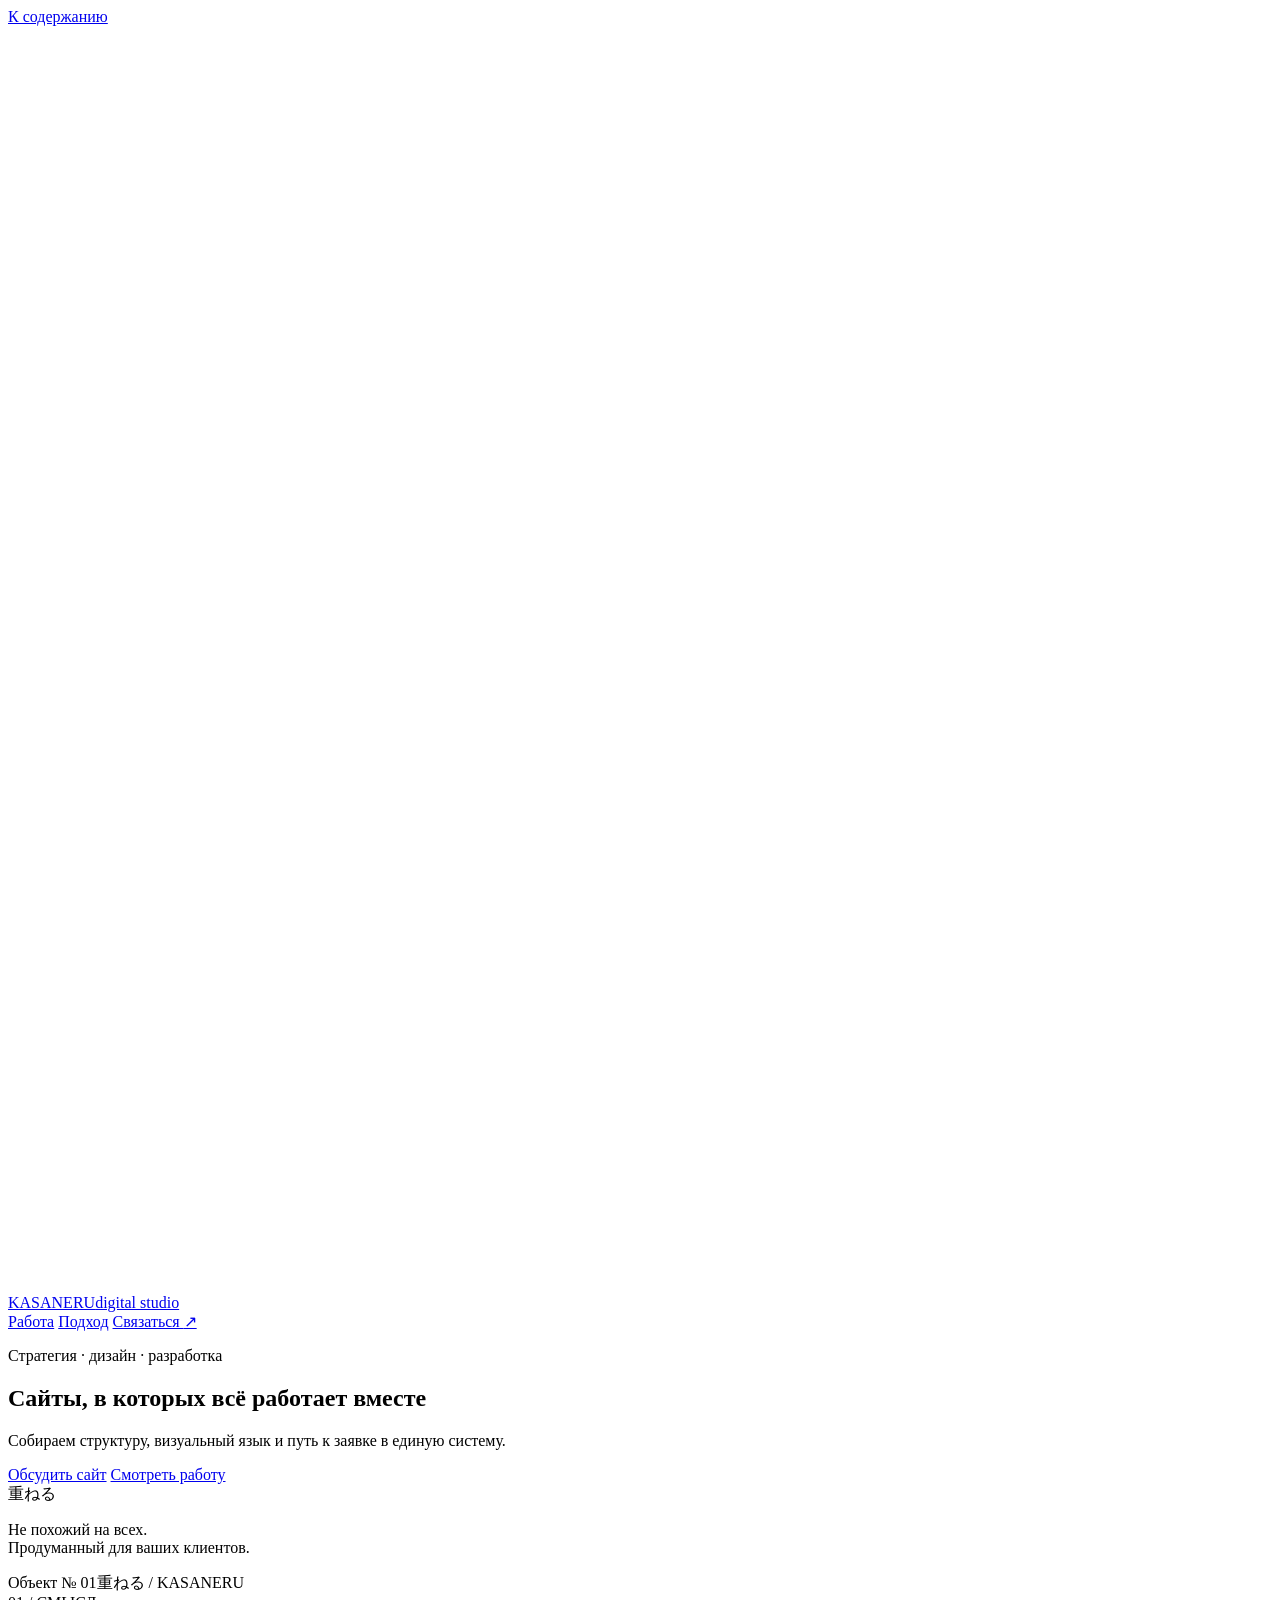
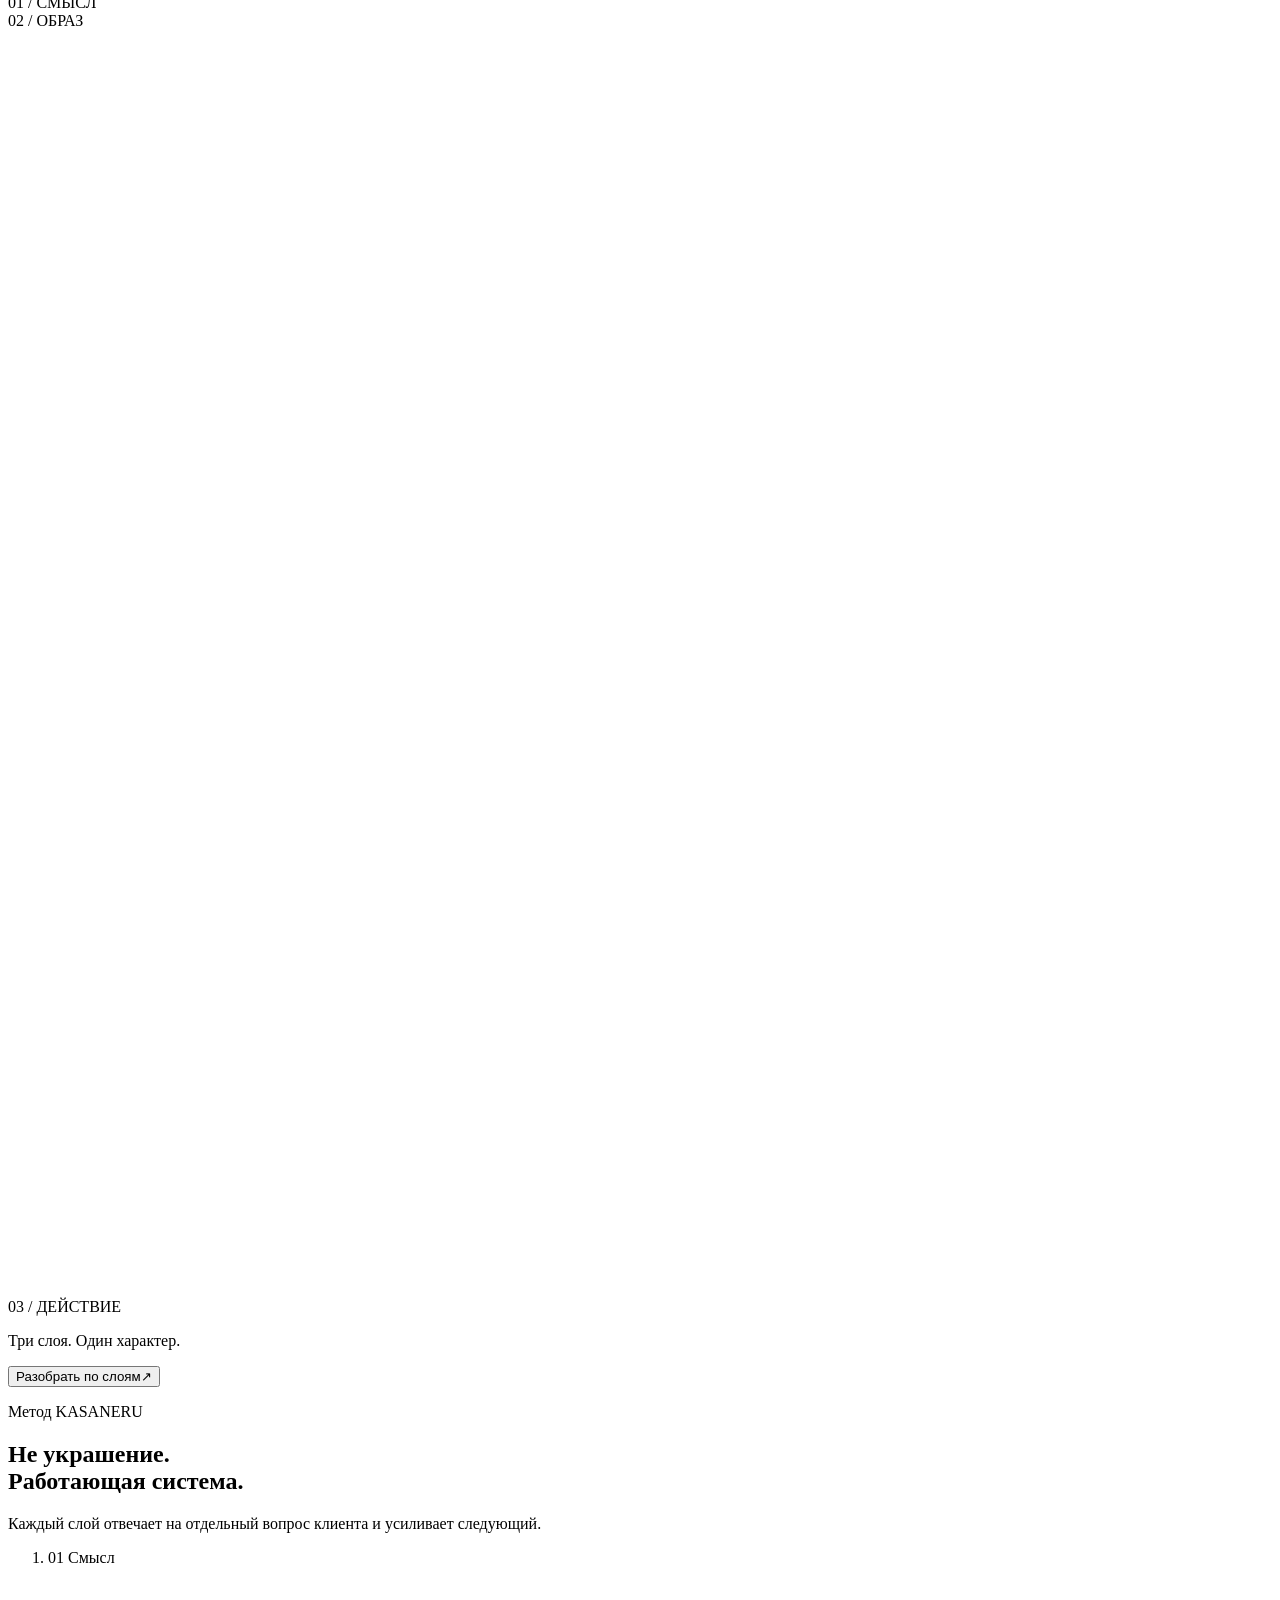
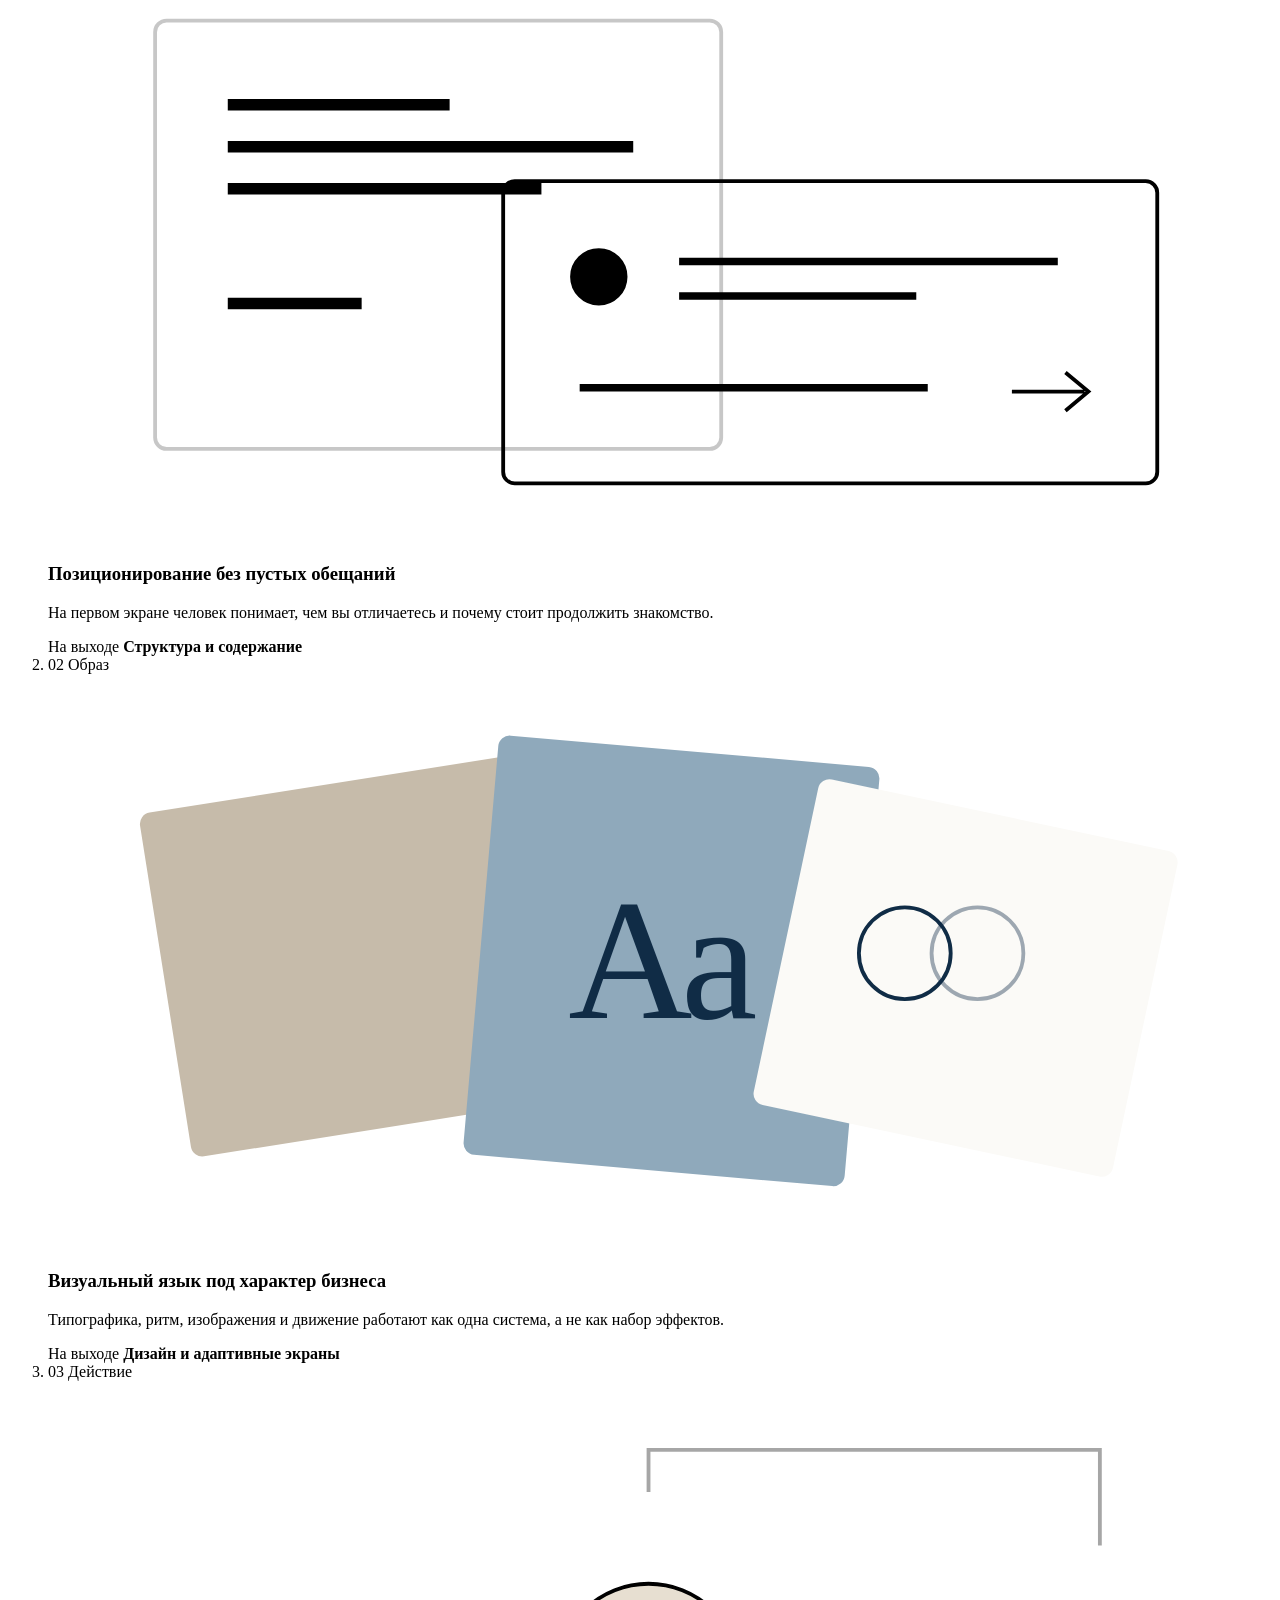
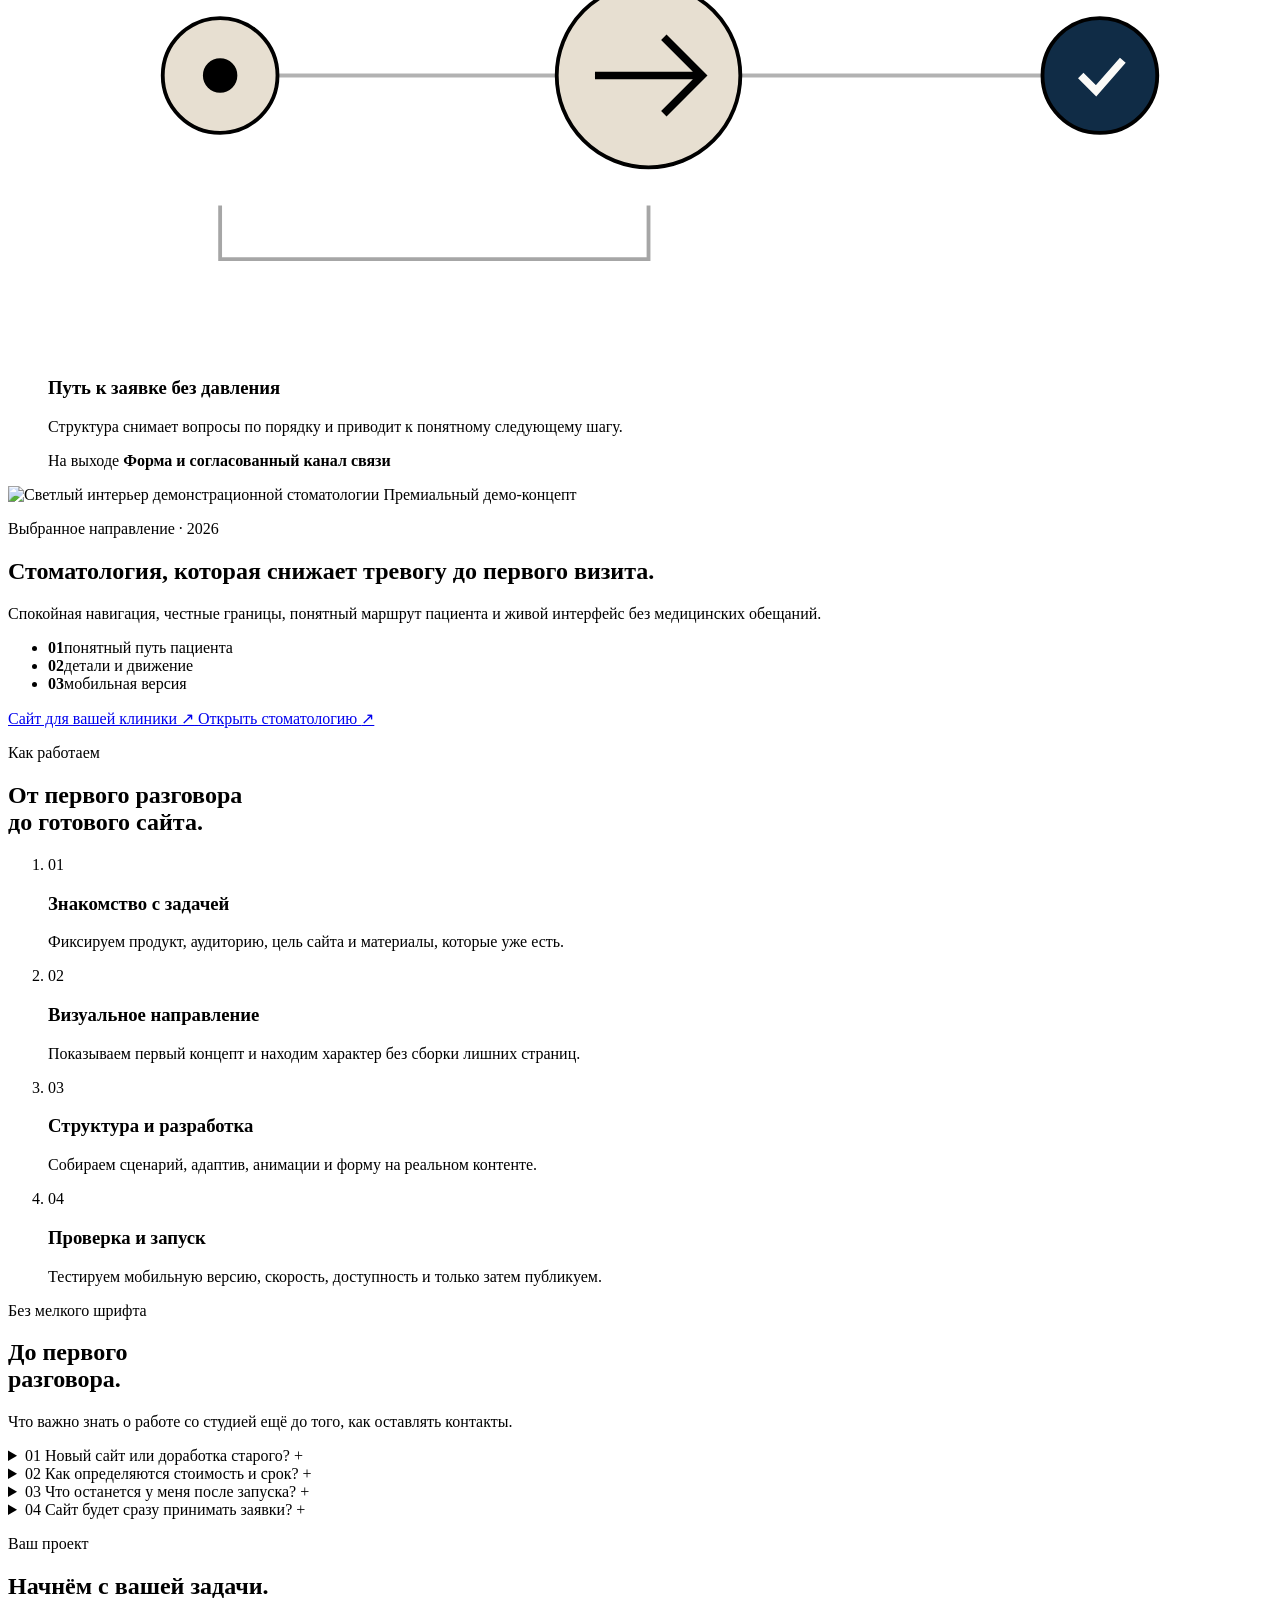
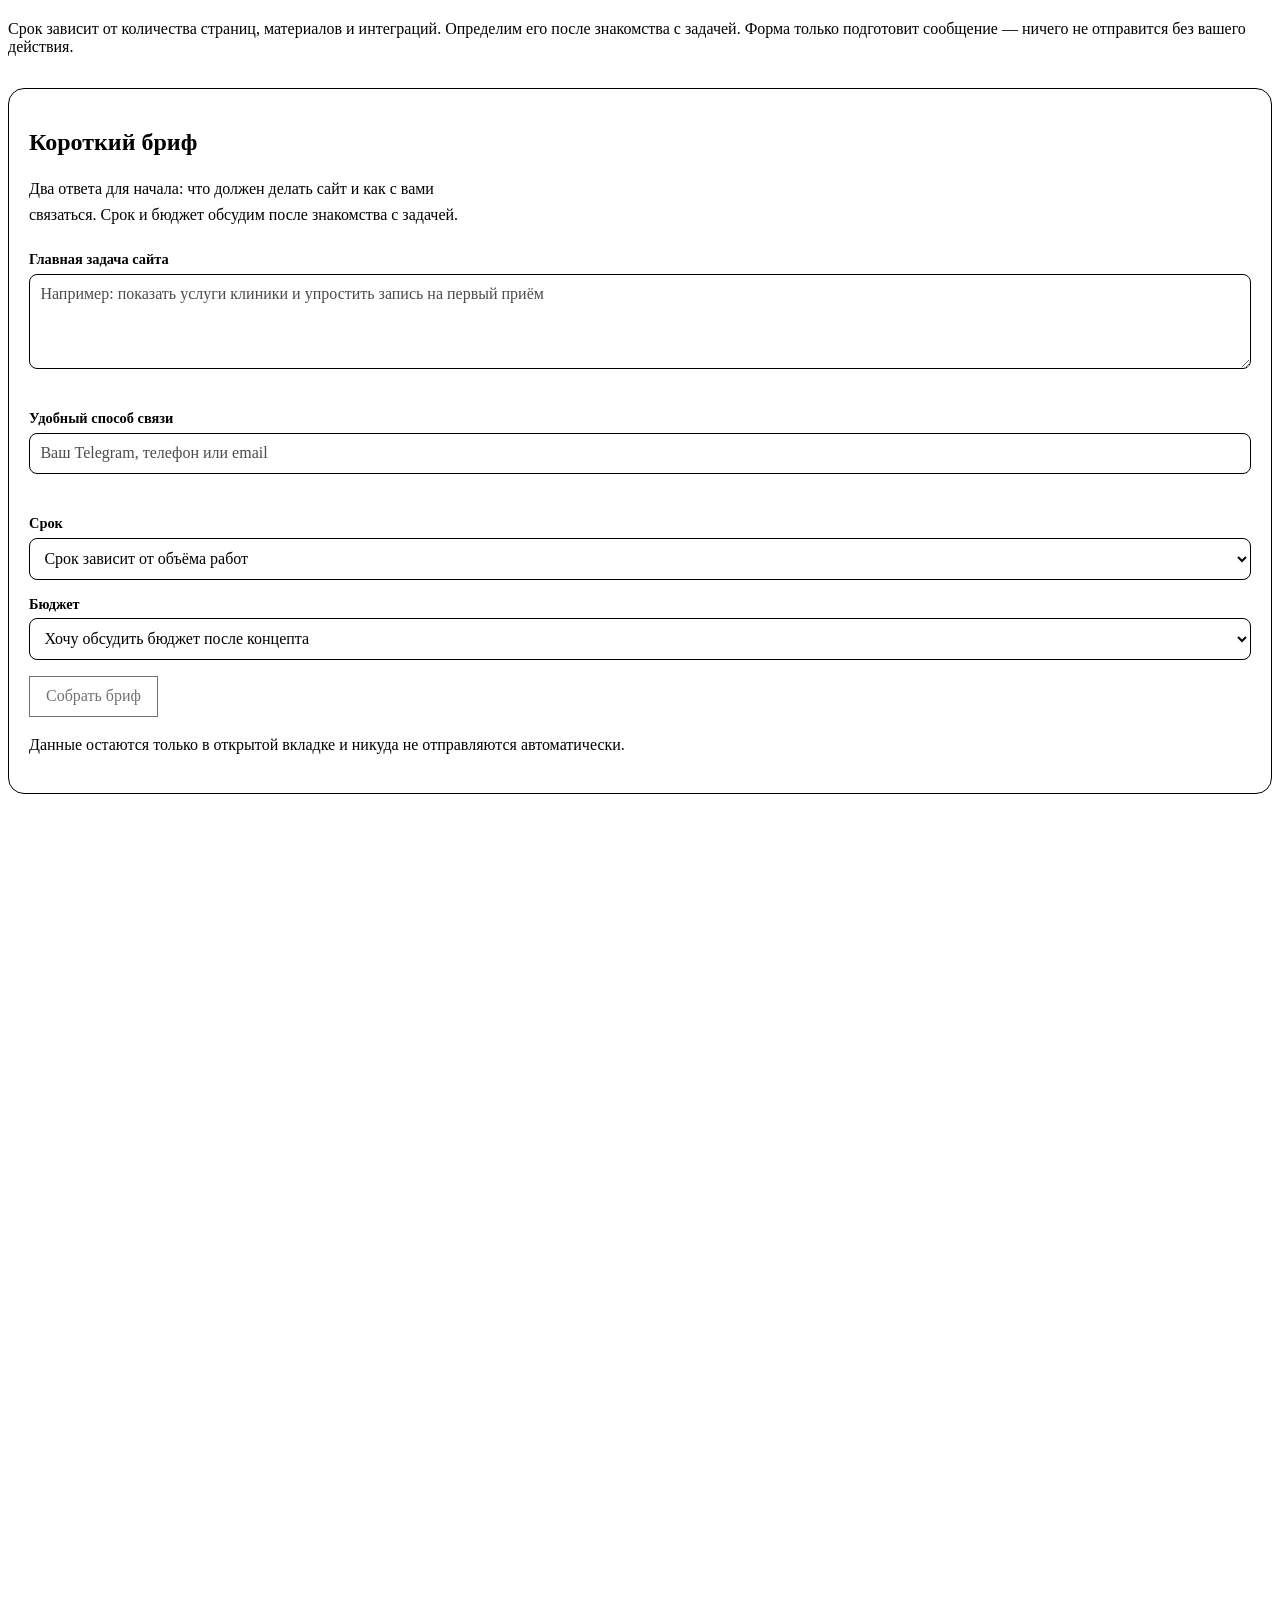
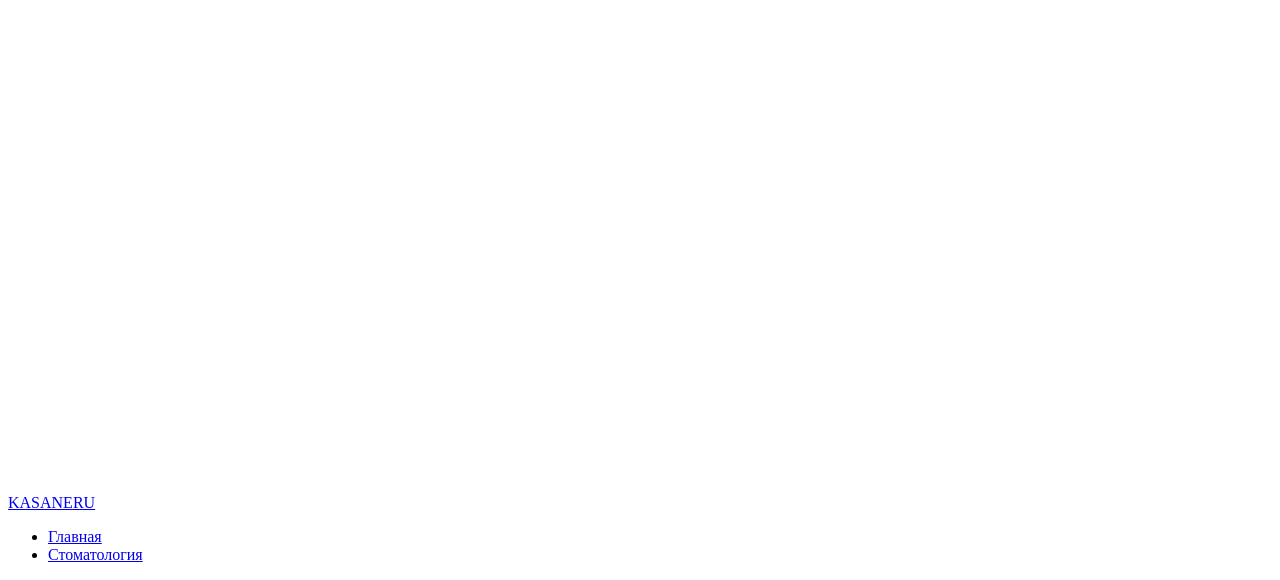
==== commit 39b05147: "Publish KASANERU layered motion and tested three-page release" ====
--- a/index.html
+++ b/index.html
@@ -1,7 +1,36 @@
-<!DOCTYPE html><html lang="ru" data-theme="showcase"> <head><meta charset="utf-8"><meta name="viewport" content="width=device-width, initial-scale=1"><meta name="description" content="KASANERU — независимая digital-студия. Собираем структуру, визуальный язык и путь к заявке в единую систему."><link rel="canonical" href="https://mikimcy228-lab.github.io/daniil-sites-showcase/"><link rel="icon" type="image/svg+xml" href="/daniil-sites-showcase/favicon.svg"><title>KASANERU — сайты для бизнеса</title><style>.brief[data-astro-cid-ymqedluv]{width:var(--shell);margin:2rem auto;padding:1.25rem;border:1px solid currentColor;border-radius:16px;background:#fffdf812}.brief--compact[data-astro-cid-ymqedluv]{margin-block:1.5rem}.brief[data-astro-cid-ymqedluv] form[data-astro-cid-ymqedluv],.brief__result[data-astro-cid-ymqedluv]{display:grid;gap:1rem}.brief__intro[data-astro-cid-ymqedluv]{max-width:55ch;margin:1rem 0 1.5rem;line-height:1.6}.brief[data-astro-cid-ymqedluv] label[data-astro-cid-ymqedluv]{font-weight:600;font-size:.9rem}.brief[data-astro-cid-ymqedluv] input[data-astro-cid-ymqedluv]::placeholder,.brief[data-astro-cid-ymqedluv] textarea[data-astro-cid-ymqedluv]::placeholder{color:inherit;opacity:.7}.brief[data-astro-cid-ymqedluv] [data-astro-cid-ymqedluv][aria-invalid=true]{outline:2px solid currentColor;outline-offset:2px}.brief__field[data-astro-cid-ymqedluv]{display:grid;gap:.35rem}.brief[data-astro-cid-ymqedluv] input[data-astro-cid-ymqedluv],.brief[data-astro-cid-ymqedluv] textarea[data-astro-cid-ymqedluv],.brief[data-astro-cid-ymqedluv] select[data-astro-cid-ymqedluv],.brief[data-astro-cid-ymqedluv] button[data-astro-cid-ymqedluv],.brief__actions[data-astro-cid-ymqedluv] a[data-astro-cid-ymqedluv]{box-sizing:border-box;min-block-size:var(--tap);font:inherit}.brief[data-astro-cid-ymqedluv] input[data-astro-cid-ymqedluv],.brief[data-astro-cid-ymqedluv] textarea[data-astro-cid-ymqedluv],.brief[data-astro-cid-ymqedluv] select[data-astro-cid-ymqedluv]{width:100%;min-width:0;padding:.65rem;color:inherit;background:transparent;border:1px solid currentColor;border-radius:8px}.brief[data-astro-cid-ymqedluv] textarea[data-astro-cid-ymqedluv]{resize:vertical}.brief[data-astro-cid-ymqedluv] button[data-astro-cid-ymqedluv],.brief__actions[data-astro-cid-ymqedluv] a[data-astro-cid-ymqedluv]{display:inline-flex;align-items:center;justify-content:center;width:fit-content;max-width:100%;padding:.65rem 1rem;color:inherit;background:transparent;border:1px solid currentColor;text-align:center}.brief__actions[data-astro-cid-ymqedluv]{display:flex;flex-wrap:wrap;gap:.75rem}.brief__error[data-astro-cid-ymqedluv]{min-block-size:1.25rem;margin:0}.brief__privacy[data-astro-cid-ymqedluv],.brief__status[data-astro-cid-ymqedluv]{line-height:1.5}.brief__result[data-astro-cid-ymqedluv]{margin-block-start:1.5rem;padding-block-start:1.5rem;border-top:1px solid currentColor}.brief__result[data-astro-cid-ymqedluv] h3[data-astro-cid-ymqedluv]{scroll-margin-block:1.5rem}.brief[data-astro-cid-ymqedluv] button[data-astro-cid-ymqedluv]:disabled{opacity:.55;cursor:not-allowed}.brief[data-astro-cid-ymqedluv] [data-astro-cid-ymqedluv][hidden]{display:none}@media(max-width:360px){.brief[data-astro-cid-ymqedluv]{padding:1rem}.brief[data-astro-cid-ymqedluv] button[data-astro-cid-ymqedluv],.brief__actions[data-astro-cid-ymqedluv] a[data-astro-cid-ymqedluv]{width:100%}}
+<!DOCTYPE html><html lang="ru" data-theme="showcase"> <head><meta charset="utf-8"><meta name="viewport" content="width=device-width, initial-scale=1"><meta name="description" content="KASANERU — независимая digital-студия. Собираем структуру, визуальный язык и путь к заявке в единую систему."><style data-kasaneru-navigation>@view-transition { navigation: auto; }
+@media (prefers-reduced-motion: reduce) { @view-transition { navigation: none; } }</style><link rel="canonical" href="https://mikimcy228-lab.github.io/daniil-sites-showcase/"><link rel="icon" type="image/svg+xml" href="/daniil-sites-showcase/favicon.svg"><title>KASANERU — сайты для бизнеса</title><style>.brief[data-astro-cid-ymqedluv]{width:var(--shell);margin:2rem auto;padding:1.25rem;border:1px solid currentColor;border-radius:16px;background:#fffdf812}.brief--compact[data-astro-cid-ymqedluv]{margin-block:1.5rem}.brief[data-astro-cid-ymqedluv] form[data-astro-cid-ymqedluv],.brief__result[data-astro-cid-ymqedluv]{display:grid;gap:1rem}.brief__intro[data-astro-cid-ymqedluv]{max-width:55ch;margin:1rem 0 1.5rem;line-height:1.6}.brief[data-astro-cid-ymqedluv] label[data-astro-cid-ymqedluv]{font-weight:600;font-size:.9rem}.brief[data-astro-cid-ymqedluv] input[data-astro-cid-ymqedluv]::placeholder,.brief[data-astro-cid-ymqedluv] textarea[data-astro-cid-ymqedluv]::placeholder{color:inherit;opacity:.7}.brief[data-astro-cid-ymqedluv] [data-astro-cid-ymqedluv][aria-invalid=true]{outline:2px solid currentColor;outline-offset:2px}.brief__field[data-astro-cid-ymqedluv]{display:grid;gap:.35rem}.brief[data-astro-cid-ymqedluv] input[data-astro-cid-ymqedluv],.brief[data-astro-cid-ymqedluv] textarea[data-astro-cid-ymqedluv],.brief[data-astro-cid-ymqedluv] select[data-astro-cid-ymqedluv],.brief[data-astro-cid-ymqedluv] button[data-astro-cid-ymqedluv],.brief__actions[data-astro-cid-ymqedluv] a[data-astro-cid-ymqedluv]{box-sizing:border-box;min-block-size:var(--tap);font:inherit}.brief[data-astro-cid-ymqedluv] input[data-astro-cid-ymqedluv],.brief[data-astro-cid-ymqedluv] textarea[data-astro-cid-ymqedluv],.brief[data-astro-cid-ymqedluv] select[data-astro-cid-ymqedluv]{width:100%;min-width:0;padding:.65rem;color:inherit;background:transparent;border:1px solid currentColor;border-radius:8px}.brief[data-astro-cid-ymqedluv] textarea[data-astro-cid-ymqedluv]{resize:vertical}.brief[data-astro-cid-ymqedluv] button[data-astro-cid-ymqedluv],.brief__actions[data-astro-cid-ymqedluv] a[data-astro-cid-ymqedluv]{display:inline-flex;align-items:center;justify-content:center;width:fit-content;max-width:100%;padding:.65rem 1rem;color:inherit;background:transparent;border:1px solid currentColor;text-align:center}.brief__actions[data-astro-cid-ymqedluv]{display:flex;flex-wrap:wrap;gap:.75rem}.brief__error[data-astro-cid-ymqedluv]{min-block-size:1.25rem;margin:0}.brief__privacy[data-astro-cid-ymqedluv],.brief__status[data-astro-cid-ymqedluv]{line-height:1.5}.brief__result[data-astro-cid-ymqedluv]{margin-block-start:1.5rem;padding-block-start:1.5rem;border-top:1px solid currentColor}.brief__result[data-astro-cid-ymqedluv] h3[data-astro-cid-ymqedluv]{scroll-margin-block:1.5rem}.brief[data-astro-cid-ymqedluv] button[data-astro-cid-ymqedluv]:disabled{opacity:.55;cursor:not-allowed}.brief[data-astro-cid-ymqedluv] [data-astro-cid-ymqedluv][hidden]{display:none}@media(max-width:360px){.brief[data-astro-cid-ymqedluv]{padding:1rem}.brief[data-astro-cid-ymqedluv] button[data-astro-cid-ymqedluv],.brief__actions[data-astro-cid-ymqedluv] a[data-astro-cid-ymqedluv]{width:100%}}
 </style>
-<link rel="stylesheet" href="/daniil-sites-showcase/_astro/index.CSHH0orK.css">
-<link rel="stylesheet" href="/daniil-sites-showcase/_astro/BaseLayout.IDNz8_QU.css"></head> <body> <a class="skip-link" href="#content">К содержанию</a> <header class="site-header shell"> <a class="brand-lockup" href="/daniil-sites-showcase/" aria-label="KASANERU — на главную" aria-current="page" data-brand-lockup="full" data-brand-tone="brand"><svg class="brand-mark" style="--brand-mark-size:32px" viewBox="0 0 64 64" aria-hidden="true" focusable="false" data-brand-mark data-brand-variant="layered"> <g class="brand-mark__layer brand-mark__layer--back" data-brand-layer="back" data-final-x="4" data-final-y="-2" data-start-x="12"> <path d="M16 10V54 M21 32L49 10 M21 32L49 54"></path> </g> <g class="brand-mark__layer brand-mark__layer--middle" data-brand-layer="middle" data-final-x="2" data-final-y="1" data-start-x="-4"> <path d="M16 10V54 M21 32L49 10 M21 32L49 54"></path> </g> <g class="brand-mark__layer brand-mark__layer--front" data-brand-layer="front" data-final-x="0" data-final-y="0" data-start-x="4"> <path d="M16 10V54 M21 32L49 10 M21 32L49 54"></path> </g> </svg><span class="brand-lockup__copy"><span class="brand-lockup__name">KASANERU</span><span class="brand-lockup__descriptor">digital studio</span></span></a>  </header> <main id="content"> <section class="showcase-hero shell" aria-labelledby="showcase-title"> <div class="showcase-hero__copy" data-reveal> <p class="eyebrow">Стратегия · дизайн · разработка</p> <h1 id="showcase-title">Сайты, в которых всё работает вместе</h1> <p class="showcase-hero__lead">Собираем структуру, визуальный язык и путь к заявке в единую систему.</p> <div class="showcase-hero__actions"> <a class="hero__primary-action" href="#brief-title-showcase">Обсудить сайт</a> <a class="text-link" href="#dental-concept">Смотреть работу</a> </div> </div> <div class="studio-stage" data-studio-stage data-reveal aria-label="Знак KASANERU в движении"> <span class="studio-stage__orbit studio-stage__orbit--one" aria-hidden="true"></span> <span class="studio-stage__orbit studio-stage__orbit--two" aria-hidden="true"></span> <div class="studio-stage__mark"> <svg class="brand-mark" style="--brand-mark-size:210px" viewBox="0 0 64 64" role="img" aria-label="Логотип KASANERU" focusable="false" data-brand-mark data-brand-variant="layered"> <g class="brand-mark__layer brand-mark__layer--back" data-brand-layer="back" data-final-x="4" data-final-y="-2" data-start-x="12"> <path d="M16 10V54 M21 32L49 10 M21 32L49 54"></path> </g> <g class="brand-mark__layer brand-mark__layer--middle" data-brand-layer="middle" data-final-x="2" data-final-y="1" data-start-x="-4"> <path d="M16 10V54 M21 32L49 10 M21 32L49 54"></path> </g> <g class="brand-mark__layer brand-mark__layer--front" data-brand-layer="front" data-final-x="0" data-final-y="0" data-start-x="4"> <path d="M16 10V54 M21 32L49 10 M21 32L49 54"></path> </g> </svg> </div> <div class="studio-stage__layers" aria-hidden="true"><span></span><span></span><span></span></div> <p class="studio-stage__note studio-stage__note--top">重ねる / kasaneru</p> <p class="studio-stage__note studio-stage__note--bottom">Складывать слои в целое</p> <span class="studio-stage__index">01</span> </div> </section> <section class="studio-layers shell" aria-labelledby="layers-title"> <header class="section-heading" data-reveal> <p class="eyebrow">Метод KASANERU</p> <h2 id="layers-title">Не украшение.<br>Работающая система.</h2> <p>Каждый слой отвечает на отдельный вопрос клиента и усиливает следующий.</p> </header> <ol class="studio-layers__grid"> <li class="studio-layer studio-layer--positioning" data-reveal> <div class="studio-layer__meta"> <span>01</span> <span>Смысл</span> </div> <h3>Позиционирование без пустых обещаний</h3> <p>На первом экране человек понимает, чем вы отличаетесь и почему стоит продолжить знакомство.</p> <span class="studio-layer__glyph" aria-hidden="true">K</span> </li><li class="studio-layer studio-layer--language" data-reveal> <div class="studio-layer__meta"> <span>02</span> <span>Образ</span> </div> <h3>Визуальный язык под характер бизнеса</h3> <p>Типографика, ритм, изображения и движение работают как одна система, а не как набор эффектов.</p> <span class="studio-layer__glyph" aria-hidden="true">K</span> </li><li class="studio-layer studio-layer--conversion" data-reveal> <div class="studio-layer__meta"> <span>03</span> <span>Действие</span> </div> <h3>Путь к заявке без давления</h3> <p>Структура снимает вопросы по порядку и приводит к понятному следующему шагу.</p> <span class="studio-layer__glyph" aria-hidden="true">K</span> </li> </ol> </section> <section id="dental-concept" class="dental-feature shell" data-dental-feature aria-labelledby="dental-feature-title"> <div class="dental-feature__media" data-reveal> <picture> <source srcset="/daniil-sites-showcase/_astro/hero-clinic.bWgSIUIF_Z2vv3hH.avif 390w, /daniil-sites-showcase/_astro/hero-clinic.bWgSIUIF_Z17Wd2Q.avif 720w, /daniil-sites-showcase/_astro/hero-clinic.bWgSIUIF_1DNYN1.avif 1100w, /daniil-sites-showcase/_astro/hero-clinic.bWgSIUIF_7RC0D.avif 1584w" type="image/avif" sizes="(max-width: 800px) 100vw, 68vw"><source srcset="/daniil-sites-showcase/_astro/hero-clinic.bWgSIUIF_Hrn0K.webp 390w, /daniil-sites-showcase/_astro/hero-clinic.bWgSIUIF_260dfB.webp 720w, /daniil-sites-showcase/_astro/hero-clinic.bWgSIUIF_2wsNy.webp 1100w, /daniil-sites-showcase/_astro/hero-clinic.bWgSIUIF_Z1toSXO.webp 1584w" type="image/webp" sizes="(max-width: 800px) 100vw, 68vw">  <img src="/daniil-sites-showcase/_astro/hero-clinic.bWgSIUIF_Z1F81MD.jpg" srcset="/daniil-sites-showcase/_astro/hero-clinic.bWgSIUIF_Z1A1aJ3.jpg 390w, /daniil-sites-showcase/_astro/hero-clinic.bWgSIUIF_Zcskuc.jpg 720w, /daniil-sites-showcase/_astro/hero-clinic.bWgSIUIF_Z9bE0g.jpg 1100w, /daniil-sites-showcase/_astro/hero-clinic.bWgSIUIF_Z1F81MD.jpg 1584w" alt="Светлый интерьер демонстрационной стоматологии" sizes="(max-width: 800px) 100vw, 68vw" loading="lazy" decoding="async" data-astro-image="constrained" data-astro-image-fit="cover" data-astro-image-pos="center" width="1584" height="990"> </picture> <span class="dental-feature__badge">Премиальный демо-концепт</span> </div> <div class="dental-feature__copy" data-reveal> <p class="eyebrow">Выбранное направление · 2026</p> <h2 id="dental-feature-title">Стоматология, которая снижает тревогу до первого визита.</h2> <p>Спокойная навигация, честные границы, понятный маршрут пациента и живой интерфейс без медицинских обещаний.</p> <ul class="dental-feature__stats" aria-label="Состав концепта"> <li><strong>01</strong><span>понятный путь пациента</span></li> <li><strong>02</strong><span>детали и движение</span></li> <li><strong>03</strong><span>мобильная версия</span></li> </ul> <div class="dental-feature__actions"> <a class="button button--outline" href="/daniil-sites-showcase/dental/for-business/">
+<link rel="stylesheet" href="/daniil-sites-showcase/_astro/index.DEpEpAPA.css">
+<link rel="stylesheet" href="/daniil-sites-showcase/_astro/interaction-motion.oLlvUJcB.css">
+<link rel="stylesheet" href="/daniil-sites-showcase/_astro/BaseLayout.IDNz8_QU.css"></head> <body> <a class="skip-link" href="#content">К содержанию</a> <header class="site-header shell"> <a class="brand-lockup" href="/daniil-sites-showcase/" aria-label="KASANERU — на главную" aria-current="page" data-brand-lockup="full" data-brand-tone="brand"><svg class="brand-mark" style="--brand-mark-size:32px" viewBox="0 0 64 64" aria-hidden="true" focusable="false" data-brand-mark data-brand-variant="layered"> <g class="brand-mark__layer brand-mark__layer--back" data-brand-layer="back" data-final-x="4" data-final-y="-2" data-start-x="12"> <path d="M16 10V54 M21 32L49 10 M21 32L49 54"></path> </g> <g class="brand-mark__layer brand-mark__layer--middle" data-brand-layer="middle" data-final-x="2" data-final-y="1" data-start-x="-4"> <path d="M16 10V54 M21 32L49 10 M21 32L49 54"></path> </g> <g class="brand-mark__layer brand-mark__layer--front" data-brand-layer="front" data-final-x="0" data-final-y="0" data-start-x="4"> <path d="M16 10V54 M21 32L49 10 M21 32L49 54"></path> </g> </svg><span class="brand-lockup__copy"><span class="brand-lockup__name">KASANERU</span><span class="brand-lockup__descriptor">digital studio</span></span></a> <nav class="studio-navigation" aria-label="По сайту студии">  <a href="#dental-concept">Работа</a> <a href="#layers-title">Подход</a> <a class="studio-navigation__contact" href="#showcase-brief-heading">
+Связаться <span aria-hidden="true">↗</span> </a>  </nav>  </header> <main id="content"> <section class="showcase-hero shell" aria-labelledby="showcase-title"> <div class="showcase-hero__copy" data-reveal> <p class="eyebrow">Стратегия · дизайн · разработка</p> <h1 id="showcase-title">Сайты, в которых всё работает вместе</h1> <p class="showcase-hero__lead">Собираем структуру, визуальный язык и путь к заявке в единую систему.</p> <div class="showcase-hero__actions"> <a class="hero__primary-action" href="#brief-title-showcase">Обсудить сайт</a> <a class="text-link" href="#dental-concept">Смотреть работу</a> </div> <div class="showcase-hero__signature"> <span aria-hidden="true">重ねる</span><p>
+Не похожий на всех.<br>Продуманный для ваших клиентов.
+</p> </div> </div> <div class="studio-stage" data-studio-stage data-expanded="false" aria-label="Слои KASANERU"> <div class="studio-stage__edition"> <span>Объект № 01</span><span>重ねる / KASANERU</span> </div> <div id="studio-object" class="studio-object" aria-hidden="true"> <div class="studio-object__plate studio-object__plate--back"> <span class="studio-object__number">01 / СМЫСЛ</span> </div> <div class="studio-object__plate studio-object__plate--middle"> <span class="studio-object__number">02 / ОБРАЗ</span> </div> <div class="studio-object__plate studio-object__plate--front"> <svg class="brand-mark" style="--brand-mark-size:160px" viewBox="0 0 64 64" aria-hidden="true" focusable="false" data-brand-mark data-brand-variant="mono"> <g class="brand-mark__layer brand-mark__layer--back" data-brand-layer="back" data-final-x="4" data-final-y="-2" data-start-x="12"> <path d="M16 10V54 M21 32L49 10 M21 32L49 54"></path> </g> <g class="brand-mark__layer brand-mark__layer--middle" data-brand-layer="middle" data-final-x="2" data-final-y="1" data-start-x="-4"> <path d="M16 10V54 M21 32L49 10 M21 32L49 54"></path> </g> <g class="brand-mark__layer brand-mark__layer--front" data-brand-layer="front" data-final-x="0" data-final-y="0" data-start-x="4"> <path d="M16 10V54 M21 32L49 10 M21 32L49 54"></path> </g> </svg> <span class="studio-object__number">03 / ДЕЙСТВИЕ</span> </div> </div> <div class="studio-stage__caption"> <p data-studio-status role="status">Три слоя. Один характер.</p><button type="button" data-studio-toggle aria-label="Разобрать по слоям" aria-pressed="false" aria-controls="studio-object" disabled><span data-studio-button-text>Разобрать по слоям</span><span aria-hidden="true">↗</span></button> </div> </div> </section> <script type="module">function r(){const s=document.querySelector("[data-studio-stage]"),t=s?.querySelector("[data-studio-toggle]");if(!s||!t)return()=>{};const n=s.querySelector("[data-studio-status]"),i=t.querySelector("[data-studio-button-text]"),o=()=>{const e=t.getAttribute("aria-pressed")!=="true";s.dataset.expanded=String(e),t.setAttribute("aria-pressed",String(e)),n&&(n.textContent=e?"Смысл, образ и действие — каждый на своём месте.":"Три слоя. Один характер."),i&&(i.textContent=e?"Собрать в целое":"Разобрать по слоям")};t.disabled=!1,t.addEventListener("click",o);const d=()=>t.removeEventListener("click",o);return window.addEventListener("pagehide",e=>{e.persisted||d()},{once:!0}),d}r();</script> <section class="studio-layers shell" aria-labelledby="layers-title"> <header class="section-heading" data-reveal> <p class="eyebrow">Метод KASANERU</p> <h2 id="layers-title">Не украшение.<br>Работающая система.</h2> <p>
+Каждый слой отвечает на отдельный вопрос клиента и усиливает следующий.
+</p> </header> <ol class="studio-layers__grid"> <li class="studio-layer studio-layer--positioning" data-reveal> <div class="studio-layer__meta"> <span>01</span> <span>Смысл</span> </div> <svg class="studio-layer__diagram" viewBox="0 0 320 150" fill="none" aria-hidden="true" focusable="false"> <g stroke="currentColor">  <rect x="28" y="14" width="148" height="112" rx="3" opacity=".22"></rect> <path d="M47 36H105M47 47H153M47 58H129M47 88H82" stroke-width="3"></path> <rect x="119" y="56" width="171" height="79" rx="3" fill="var(--showcase-paper)"></rect> <circle cx="144" cy="81" r="7" fill="currentColor"></circle> <path d="M165 77H264M165 86H227M139 110H230" stroke-width="2"></path> <path d="M252 111H271M266 106L272 111L266 116"></path>  </g>   </svg> <h3>Позиционирование без пустых обещаний</h3> <p>На первом экране человек понимает, чем вы отличаетесь и почему стоит продолжить знакомство.</p> <div class="studio-layer__deliverable">  <span>На выходе</span> <strong>Структура и содержание</strong>  </div> </li><li class="studio-layer studio-layer--language" data-reveal> <div class="studio-layer__meta"> <span>02</span> <span>Образ</span> </div> <svg class="studio-layer__diagram" viewBox="0 0 320 150" fill="none" aria-hidden="true" focusable="false">  <g>  <rect x="30" y="28" width="105" height="91" rx="3" fill="#c6bbaa" transform="rotate(-9 82 73)"></rect> <rect x="113" y="20" width="100" height="110" rx="3" fill="#8fa9bb" transform="rotate(5 163 75)"></rect> <rect x="192" y="36" width="96" height="87" rx="3" fill="#fbfaf7" transform="rotate(12 240 79)"></rect> <text x="136" y="90" fill="#102c46" font-size="45" font-family="inherit" letter-spacing="-3">
+Aa
+</text> <circle cx="224" cy="73" r="12" stroke="#102c46"></circle> <circle cx="243" cy="73" r="12" stroke="#102c46" opacity=".4"></circle>  </g>  </svg> <h3>Визуальный язык под характер бизнеса</h3> <p>Типографика, ритм, изображения и движение работают как одна система, а не как набор эффектов.</p> <div class="studio-layer__deliverable">  <span>На выходе</span> <strong>Дизайн и адаптивные экраны</strong>  </div> </li><li class="studio-layer studio-layer--conversion" data-reveal> <div class="studio-layer__meta"> <span>03</span> <span>Действие</span> </div> <svg class="studio-layer__diagram" viewBox="0 0 320 150" fill="none" aria-hidden="true" focusable="false">   <g stroke="currentColor">  <path d="M35 77H282" opacity=".3"></path> <circle cx="45" cy="77" r="15" fill="#e7dfd1"></circle> <circle cx="157" cy="77" r="24" fill="#e7dfd1"></circle> <circle cx="275" cy="77" r="15" fill="#102c46"></circle> <path d="M143 77H171M161 67L171 77L161 87" stroke-width="2"></path> <path d="M270 77L274 81L281 73" stroke="#fbfaf7" stroke-width="2"></path> <path d="M45 111V125H157V111M157 29V18H275V43" opacity=".35"></path> <circle cx="45" cy="77" r="4" fill="currentColor"></circle>  </g> </svg> <h3>Путь к заявке без давления</h3> <p>Структура снимает вопросы по порядку и приводит к понятному следующему шагу.</p> <div class="studio-layer__deliverable">  <span>На выходе</span> <strong>Форма и согласованный канал связи</strong>  </div> </li> </ol> </section> <section id="dental-concept" class="dental-feature shell" data-dental-feature aria-labelledby="dental-feature-title"> <div class="dental-feature__media" data-reveal> <picture> <source srcset="/daniil-sites-showcase/_astro/hero-clinic.bWgSIUIF_Z2vv3hH.avif 390w, /daniil-sites-showcase/_astro/hero-clinic.bWgSIUIF_Z17Wd2Q.avif 720w, /daniil-sites-showcase/_astro/hero-clinic.bWgSIUIF_1DNYN1.avif 1100w, /daniil-sites-showcase/_astro/hero-clinic.bWgSIUIF_7RC0D.avif 1584w" type="image/avif" sizes="(max-width: 800px) 100vw, 68vw"><source srcset="/daniil-sites-showcase/_astro/hero-clinic.bWgSIUIF_Hrn0K.webp 390w, /daniil-sites-showcase/_astro/hero-clinic.bWgSIUIF_260dfB.webp 720w, /daniil-sites-showcase/_astro/hero-clinic.bWgSIUIF_2wsNy.webp 1100w, /daniil-sites-showcase/_astro/hero-clinic.bWgSIUIF_Z1toSXO.webp 1584w" type="image/webp" sizes="(max-width: 800px) 100vw, 68vw">  <img src="/daniil-sites-showcase/_astro/hero-clinic.bWgSIUIF_Z1F81MD.jpg" srcset="/daniil-sites-showcase/_astro/hero-clinic.bWgSIUIF_Z1A1aJ3.jpg 390w, /daniil-sites-showcase/_astro/hero-clinic.bWgSIUIF_Zcskuc.jpg 720w, /daniil-sites-showcase/_astro/hero-clinic.bWgSIUIF_Z9bE0g.jpg 1100w, /daniil-sites-showcase/_astro/hero-clinic.bWgSIUIF_Z1F81MD.jpg 1584w" alt="Светлый интерьер демонстрационной стоматологии" sizes="(max-width: 800px) 100vw, 68vw" loading="lazy" decoding="async" data-astro-image="constrained" data-astro-image-fit="cover" data-astro-image-pos="center" width="1584" height="990"> </picture> <span class="dental-feature__badge">Премиальный демо-концепт</span> </div> <div class="dental-feature__copy" data-reveal> <p class="eyebrow">Выбранное направление · 2026</p> <h2 id="dental-feature-title">Стоматология, которая снижает тревогу до первого визита.</h2> <p>Спокойная навигация, честные границы, понятный маршрут пациента и живой интерфейс без медицинских обещаний.</p> <ul class="dental-feature__stats" aria-label="Состав концепта"> <li><strong>01</strong><span>понятный путь пациента</span></li> <li><strong>02</strong><span>детали и движение</span></li> <li><strong>03</strong><span>мобильная версия</span></li> </ul> <div class="dental-feature__actions"> <a class="button button--outline" href="/daniil-sites-showcase/dental/for-business/">
 Сайт для вашей клиники
 <span aria-hidden="true">↗</span> </a> <a class="text-link" href="/daniil-sites-showcase/dental/">
-Открыть стоматологию <span aria-hidden="true">↗</span> </a> </div> </div> </section> <section class="process shell" aria-labelledby="process-title"> <header class="section-heading" data-reveal> <p class="eyebrow">Как работаем</p> <h2 id="process-title">От первого разговора<br>до готового сайта.</h2> </header> <ol class="process__list"> <li data-reveal> <span class="process__number">01</span> <h3>Знакомство с задачей</h3> <p>Фиксируем продукт, аудиторию, цель сайта и материалы, которые уже есть.</p> </li><li data-reveal> <span class="process__number">02</span> <h3>Визуальное направление</h3> <p>Показываем первый концепт и находим характер без сборки лишних страниц.</p> </li><li data-reveal> <span class="process__number">03</span> <h3>Структура и разработка</h3> <p>Собираем сценарий, адаптив, анимации и форму на реальном контенте.</p> </li><li data-reveal> <span class="process__number">04</span> <h3>Проверка и запуск</h3> <p>Тестируем мобильную версию, скорость, доступность и только затем публикуем.</p> </li> </ol> </section> <section class="showcase-brief shell" aria-labelledby="showcase-brief-heading"> <div class="showcase-brief__intro" data-reveal> <p class="eyebrow">Ваш проект</p> <h2 id="showcase-brief-heading">Начнём с вашей задачи.</h2> <p>Срок зависит от количества страниц, материалов и интеграций. Определим его после знакомства с задачей. Форма только подготовит сообщение — ничего не отправится без вашего действия.</p> </div> <section class="brief" aria-labelledby="brief-title-showcase" data-astro-cid-ymqedluv> <h2 id="brief-title-showcase" data-astro-cid-ymqedluv>Короткий бриф</h2> <p class="brief__intro" data-astro-cid-ymqedluv>Два ответа для начала: что должен делать сайт и как с вами связаться. Срок и бюджет обсудим после знакомства с задачей.</p> <form data-brief-form data-niche="showcase" novalidate data-astro-cid-ymqedluv> <input type="hidden" name="niche" value="Сайт для бизнеса" data-astro-cid-ymqedluv> <div class="brief__field" data-astro-cid-ymqedluv> <label for="brief-goal-showcase" data-astro-cid-ymqedluv>Главная задача сайта</label> <textarea id="brief-goal-showcase" name="goal" rows="4" placeholder="Например: показать услуги клиники и упростить запись на первый приём" required aria-describedby="brief-goal-error-showcase" aria-invalid="false" data-astro-cid-ymqedluv></textarea> <p id="brief-goal-error-showcase" data-error-for="goal" class="brief__error" data-astro-cid-ymqedluv></p> </div> <div class="brief__field" data-astro-cid-ymqedluv> <label for="brief-contact-showcase" data-astro-cid-ymqedluv>Удобный способ связи</label> <input id="brief-contact-showcase" name="contact" type="text" required autocomplete="off" placeholder="Ваш Telegram, телефон или email" aria-describedby="brief-contact-error-showcase" aria-invalid="false" data-astro-cid-ymqedluv> <p id="brief-contact-error-showcase" data-error-for="contact" class="brief__error" data-astro-cid-ymqedluv></p> </div> <div class="brief__field" data-astro-cid-ymqedluv> <label for="brief-timeline-showcase" data-astro-cid-ymqedluv>Срок</label> <select id="brief-timeline-showcase" name="timeline" data-astro-cid-ymqedluv> <option data-astro-cid-ymqedluv>Срок зависит от объёма работ</option> <option data-astro-cid-ymqedluv>Нужно обсудить сроки и этапы</option> </select> </div> <div class="brief__field" data-astro-cid-ymqedluv> <label for="brief-budget-showcase" data-astro-cid-ymqedluv>Бюджет</label> <select id="brief-budget-showcase" name="budget" data-astro-cid-ymqedluv> <option data-astro-cid-ymqedluv>Хочу обсудить бюджет после концепта</option> <option data-astro-cid-ymqedluv>Есть ориентир — напишу его в сообщении</option> </select> </div> <button type="submit" disabled data-astro-cid-ymqedluv>Собрать бриф</button> </form> <noscript> <p data-astro-cid-ymqedluv>Для безопасной подготовки брифа нужен JavaScript. Можно начать разговор вручную, без отправки полей этой формы.</p> <a href="https://t.me/iyoungpsyho" data-astro-cid-ymqedluv>Написать в Telegram</a> </noscript> <p class="brief__privacy" data-astro-cid-ymqedluv>Данные остаются только в открытой вкладке и никуда не отправляются автоматически.</p> <section data-brief-result class="brief__result" aria-labelledby="brief-result-title-showcase" hidden data-astro-cid-ymqedluv> <h3 id="brief-result-title-showcase" tabindex="-1" data-astro-cid-ymqedluv>Сообщение готово</h3> <label for="brief-output-showcase" data-astro-cid-ymqedluv>Готовый текст брифа</label> <textarea id="brief-output-showcase" data-brief-output rows="7" data-astro-cid-ymqedluv></textarea> <div class="brief__actions" data-astro-cid-ymqedluv> <button type="button" data-copy-brief data-astro-cid-ymqedluv>Скопировать бриф</button> <a data-telegram-brief hidden data-astro-cid-ymqedluv>Открыть Telegram с готовым текстом</a> </div> <p data-brief-status class="brief__status" role="status" aria-live="polite" data-astro-cid-ymqedluv></p> </section> </section> <script type="module" src="/daniil-sites-showcase/_astro/BriefForm.astro_astro_type_script_index_0_lang.Q8zNo882.js"></script> </section> </main> <footer class="site-footer"> <div class="shell"> <div class="site-footer__brand"> <a class="brand-lockup" href="/daniil-sites-showcase/" aria-label="KASANERU — на главную" data-brand-lockup="compact" data-brand-tone="mono"><svg class="brand-mark" style="--brand-mark-size:32px" viewBox="0 0 64 64" aria-hidden="true" focusable="false" data-brand-mark data-brand-variant="mono"> <g class="brand-mark__layer brand-mark__layer--back" data-brand-layer="back" data-final-x="4" data-final-y="-2" data-start-x="12"> <path d="M16 10V54 M21 32L49 10 M21 32L49 54"></path> </g> <g class="brand-mark__layer brand-mark__layer--middle" data-brand-layer="middle" data-final-x="2" data-final-y="1" data-start-x="-4"> <path d="M16 10V54 M21 32L49 10 M21 32L49 54"></path> </g> <g class="brand-mark__layer brand-mark__layer--front" data-brand-layer="front" data-final-x="0" data-final-y="0" data-start-x="4"> <path d="M16 10V54 M21 32L49 10 M21 32L49 54"></path> </g> </svg><span class="brand-lockup__copy"><span class="brand-lockup__name">KASANERU</span></span></a> </div> <nav aria-label="Страницы сайта"> <ul> <li><a href="/daniil-sites-showcase/">Главная</a></li><li><a href="/daniil-sites-showcase/dental/">Стоматология</a></li> </ul> </nav>   </div> </footer> <script type="module" src="/daniil-sites-showcase/_astro/BaseLayout.astro_astro_type_script_index_0_lang.DekYJScD.js"></script> </body> </html>+Открыть стоматологию <span aria-hidden="true">↗</span> </a> </div> </div> </section> <section class="process shell" aria-labelledby="process-title"> <header class="section-heading" data-reveal> <p class="eyebrow">Как работаем</p> <h2 id="process-title">От первого разговора<br>до готового сайта.</h2> </header> <ol class="process__list"> <li data-reveal> <span class="process__number">01</span> <h3>Знакомство с задачей</h3> <p>Фиксируем продукт, аудиторию, цель сайта и материалы, которые уже есть.</p> </li><li data-reveal> <span class="process__number">02</span> <h3>Визуальное направление</h3> <p>Показываем первый концепт и находим характер без сборки лишних страниц.</p> </li><li data-reveal> <span class="process__number">03</span> <h3>Структура и разработка</h3> <p>Собираем сценарий, адаптив, анимации и форму на реальном контенте.</p> </li><li data-reveal> <span class="process__number">04</span> <h3>Проверка и запуск</h3> <p>Тестируем мобильную версию, скорость, доступность и только затем публикуем.</p> </li> </ol> </section> <section class="studio-questions shell" aria-labelledby="studio-questions-title"> <header class="section-heading"> <p class="eyebrow">Без мелкого шрифта</p><h2 id="studio-questions-title">
+До первого<br>разговора.
+</h2><p>
+Что важно знать о работе со студией ещё до того, как оставлять контакты.
+</p> </header> <div class="studio-questions__list"> <details>  <summary>  <span class="studio-questions__number" aria-hidden="true">
+01 </span> <span>Новый сайт или доработка старого?</span> <span class="studio-questions__toggle" aria-hidden="true">
++
+</span>  </summary> <p>Делаем новый сайт под ключ: от структуры и визуального направления до разработки и согласованного запуска. Если сайт уже есть, определим, какие материалы стоит сохранить. Перенос контента, домена и адресов страниц обсудим отдельно.</p>  </details><details>  <summary>  <span class="studio-questions__number" aria-hidden="true">
+02 </span> <span>Как определяются стоимость и срок?</span> <span class="studio-questions__toggle" aria-hidden="true">
++
+</span>  </summary> <p>Сначала разбираемся в задаче: сколько нужно страниц, какие материалы уже есть, нужны ли интеграции. На этой основе согласуем состав работы, бюджет и этапы. Универсального срока для всех проектов нет.</p>  </details><details>  <summary>  <span class="studio-questions__number" aria-hidden="true">
+03 </span> <span>Что останется у меня после запуска?</span> <span class="studio-questions__toggle" aria-hidden="true">
++
+</span>  </summary> <p>Исходный код, подготовленные материалы и инструкции по работе с сайтом. Домен и хостинг оформляются на вас. Если потребуется самостоятельное редактирование контента, выберем систему управления и включим её в согласованный объём.</p>  </details><details>  <summary>  <span class="studio-questions__number" aria-hidden="true">
+04 </span> <span>Сайт будет сразу принимать заявки?</span> <span class="studio-questions__toggle" aria-hidden="true">
++
+</span>  </summary> <p>Для вашего проекта согласуем и проверим конкретный канал получения обращений. Серверная отправка, CRM и онлайн-запись требуют отдельного подключения. В текущем демо форма только готовит текст: сообщение в Telegram отправляет сам посетитель.</p>  </details> </div> </section> <section class="showcase-brief shell" aria-labelledby="showcase-brief-heading"> <div class="showcase-brief__intro" data-reveal> <p class="eyebrow">Ваш проект</p> <h2 id="showcase-brief-heading">Начнём с вашей задачи.</h2> <p>
+Срок зависит от количества страниц, материалов и интеграций. Определим
+        его после знакомства с задачей. Форма только подготовит сообщение —
+        ничего не отправится без вашего действия.
+</p> </div> <section class="brief" aria-labelledby="brief-title-showcase" data-astro-cid-ymqedluv> <h2 id="brief-title-showcase" data-astro-cid-ymqedluv>Короткий бриф</h2> <p class="brief__intro" data-astro-cid-ymqedluv>Два ответа для начала: что должен делать сайт и как с вами связаться. Срок и бюджет обсудим после знакомства с задачей.</p> <form data-brief-form data-niche="showcase" novalidate data-astro-cid-ymqedluv> <input type="hidden" name="niche" value="Сайт для бизнеса" data-astro-cid-ymqedluv> <div class="brief__field" data-astro-cid-ymqedluv> <label for="brief-goal-showcase" data-astro-cid-ymqedluv>Главная задача сайта</label> <textarea id="brief-goal-showcase" name="goal" rows="4" placeholder="Например: показать услуги клиники и упростить запись на первый приём" required aria-describedby="brief-goal-error-showcase" aria-invalid="false" data-astro-cid-ymqedluv></textarea> <p id="brief-goal-error-showcase" data-error-for="goal" class="brief__error" data-astro-cid-ymqedluv></p> </div> <div class="brief__field" data-astro-cid-ymqedluv> <label for="brief-contact-showcase" data-astro-cid-ymqedluv>Удобный способ связи</label> <input id="brief-contact-showcase" name="contact" type="text" required autocomplete="off" placeholder="Ваш Telegram, телефон или email" aria-describedby="brief-contact-error-showcase" aria-invalid="false" data-astro-cid-ymqedluv> <p id="brief-contact-error-showcase" data-error-for="contact" class="brief__error" data-astro-cid-ymqedluv></p> </div> <div class="brief__field" data-astro-cid-ymqedluv> <label for="brief-timeline-showcase" data-astro-cid-ymqedluv>Срок</label> <select id="brief-timeline-showcase" name="timeline" data-astro-cid-ymqedluv> <option data-astro-cid-ymqedluv>Срок зависит от объёма работ</option> <option data-astro-cid-ymqedluv>Нужно обсудить сроки и этапы</option> </select> </div> <div class="brief__field" data-astro-cid-ymqedluv> <label for="brief-budget-showcase" data-astro-cid-ymqedluv>Бюджет</label> <select id="brief-budget-showcase" name="budget" data-astro-cid-ymqedluv> <option data-astro-cid-ymqedluv>Хочу обсудить бюджет после концепта</option> <option data-astro-cid-ymqedluv>Есть ориентир — напишу его в сообщении</option> </select> </div> <button type="submit" disabled data-astro-cid-ymqedluv>Собрать бриф</button> </form> <noscript> <p data-astro-cid-ymqedluv>Для безопасной подготовки брифа нужен JavaScript. Можно начать разговор вручную, без отправки полей этой формы.</p> <a href="https://t.me/iyoungpsyho" data-astro-cid-ymqedluv>Написать в Telegram</a> </noscript> <p class="brief__privacy" data-astro-cid-ymqedluv>Данные остаются только в открытой вкладке и никуда не отправляются автоматически.</p> <section data-brief-result class="brief__result" aria-labelledby="brief-result-title-showcase" hidden data-astro-cid-ymqedluv> <h3 id="brief-result-title-showcase" tabindex="-1" data-astro-cid-ymqedluv>Сообщение готово</h3> <label for="brief-output-showcase" data-astro-cid-ymqedluv>Готовый текст брифа</label> <textarea id="brief-output-showcase" data-brief-output rows="7" data-astro-cid-ymqedluv></textarea> <div class="brief__actions" data-astro-cid-ymqedluv> <button type="button" data-copy-brief data-astro-cid-ymqedluv>Скопировать бриф</button> <a data-telegram-brief hidden data-astro-cid-ymqedluv>Открыть Telegram с готовым текстом</a> </div> <p data-brief-status class="brief__status" role="status" aria-live="polite" data-astro-cid-ymqedluv></p> </section> </section> <script type="module" src="/daniil-sites-showcase/_astro/BriefForm.astro_astro_type_script_index_0_lang.Q8zNo882.js"></script> </section> </main> <footer class="site-footer"> <div class="shell"> <div class="site-footer__brand"> <a class="brand-lockup" href="/daniil-sites-showcase/" aria-label="KASANERU — на главную" data-brand-lockup="compact" data-brand-tone="mono"><svg class="brand-mark" style="--brand-mark-size:32px" viewBox="0 0 64 64" aria-hidden="true" focusable="false" data-brand-mark data-brand-variant="mono"> <g class="brand-mark__layer brand-mark__layer--back" data-brand-layer="back" data-final-x="4" data-final-y="-2" data-start-x="12"> <path d="M16 10V54 M21 32L49 10 M21 32L49 54"></path> </g> <g class="brand-mark__layer brand-mark__layer--middle" data-brand-layer="middle" data-final-x="2" data-final-y="1" data-start-x="-4"> <path d="M16 10V54 M21 32L49 10 M21 32L49 54"></path> </g> <g class="brand-mark__layer brand-mark__layer--front" data-brand-layer="front" data-final-x="0" data-final-y="0" data-start-x="4"> <path d="M16 10V54 M21 32L49 10 M21 32L49 54"></path> </g> </svg><span class="brand-lockup__copy"><span class="brand-lockup__name">KASANERU</span></span></a> </div> <nav aria-label="Страницы сайта"> <ul> <li><a href="/daniil-sites-showcase/">Главная</a></li><li><a href="/daniil-sites-showcase/dental/">Стоматология</a></li> </ul> </nav>   </div> </footer> <script type="module" src="/daniil-sites-showcase/_astro/BaseLayout.astro_astro_type_script_index_0_lang.BUqa6wtU.js"></script> </body> </html>
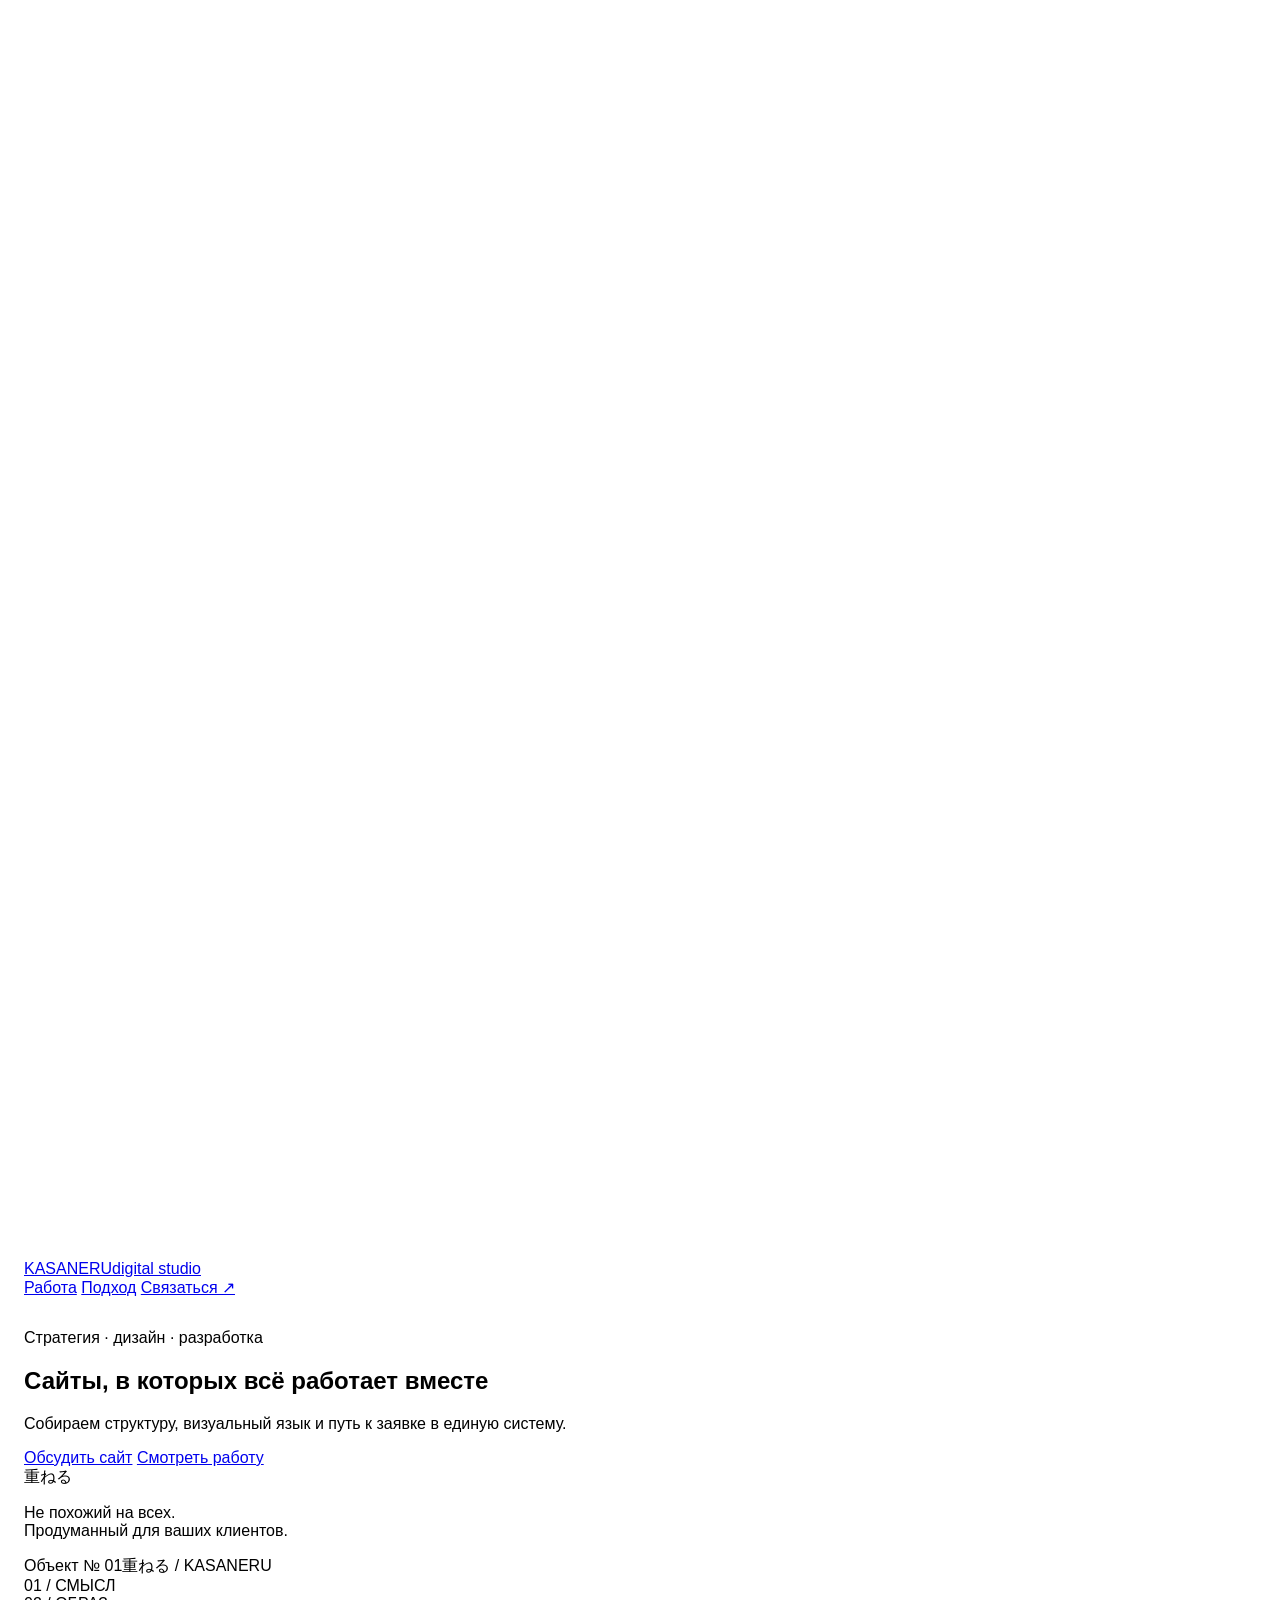
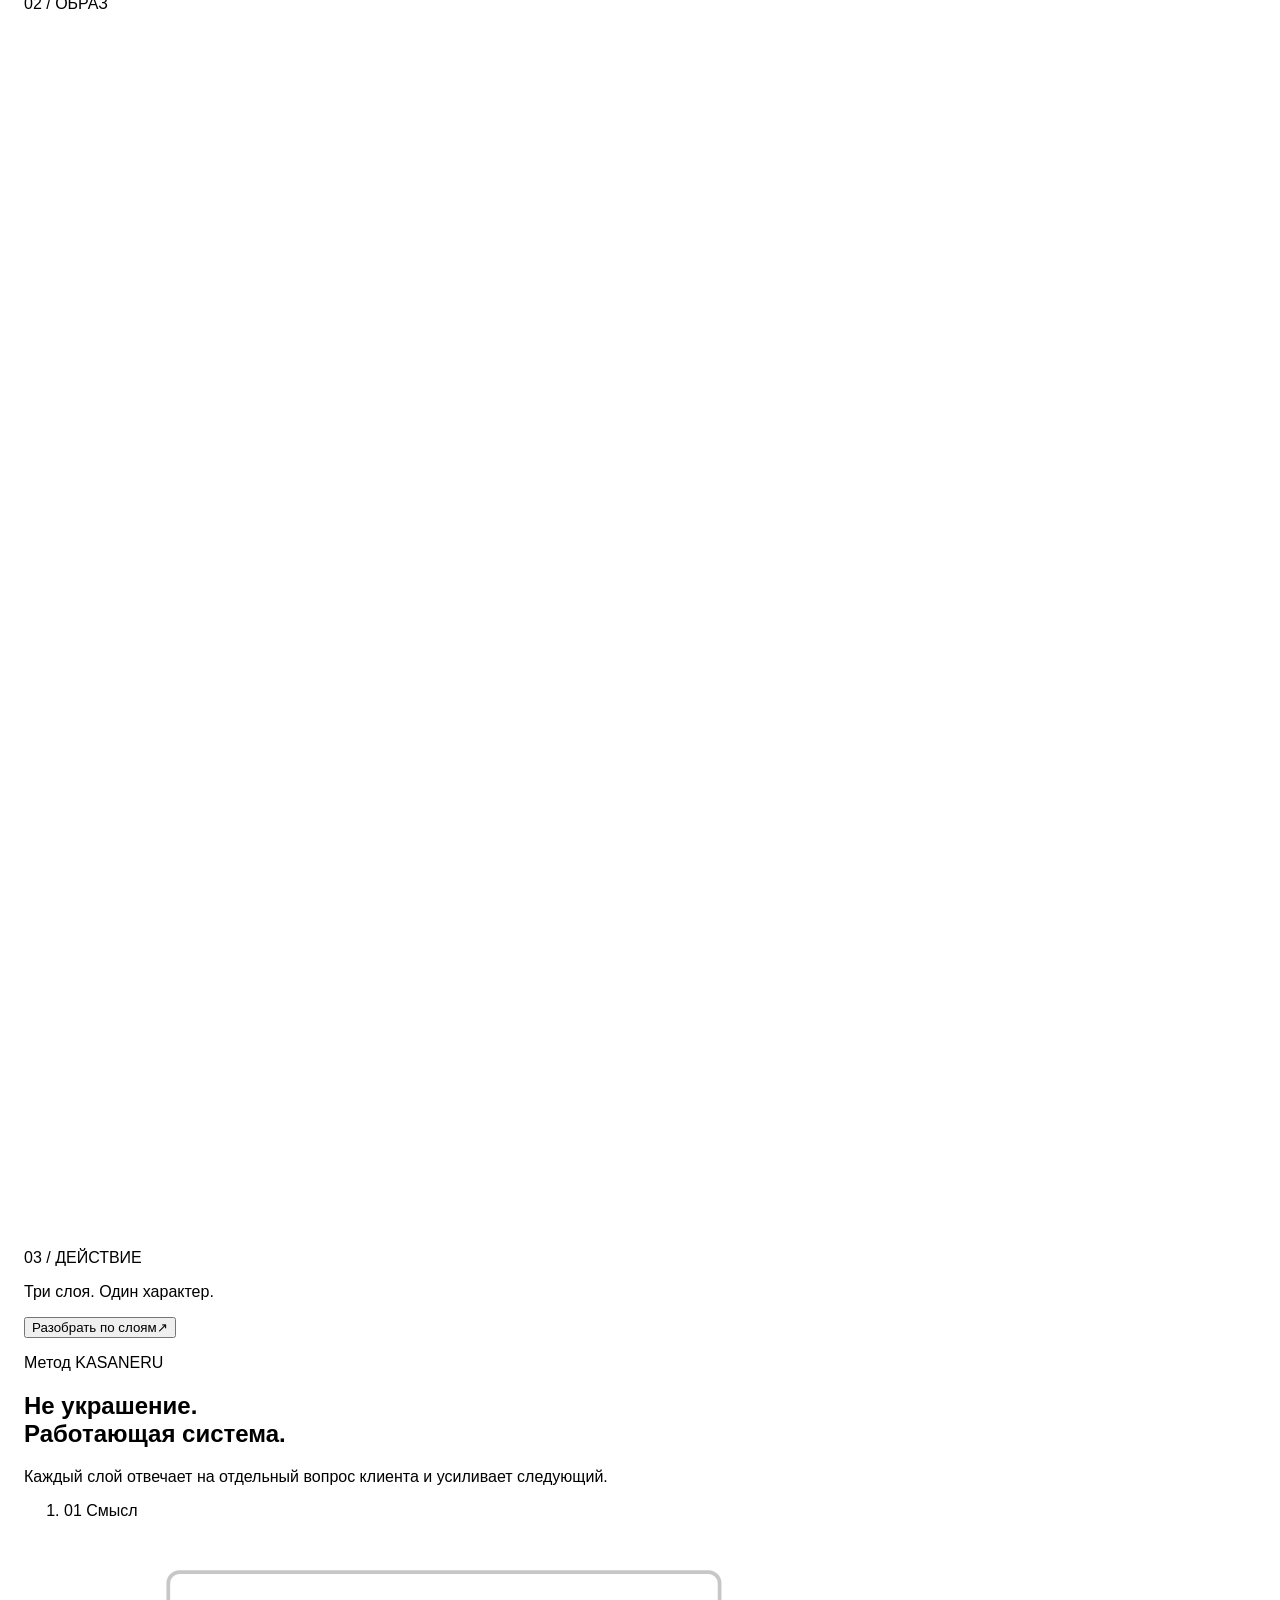
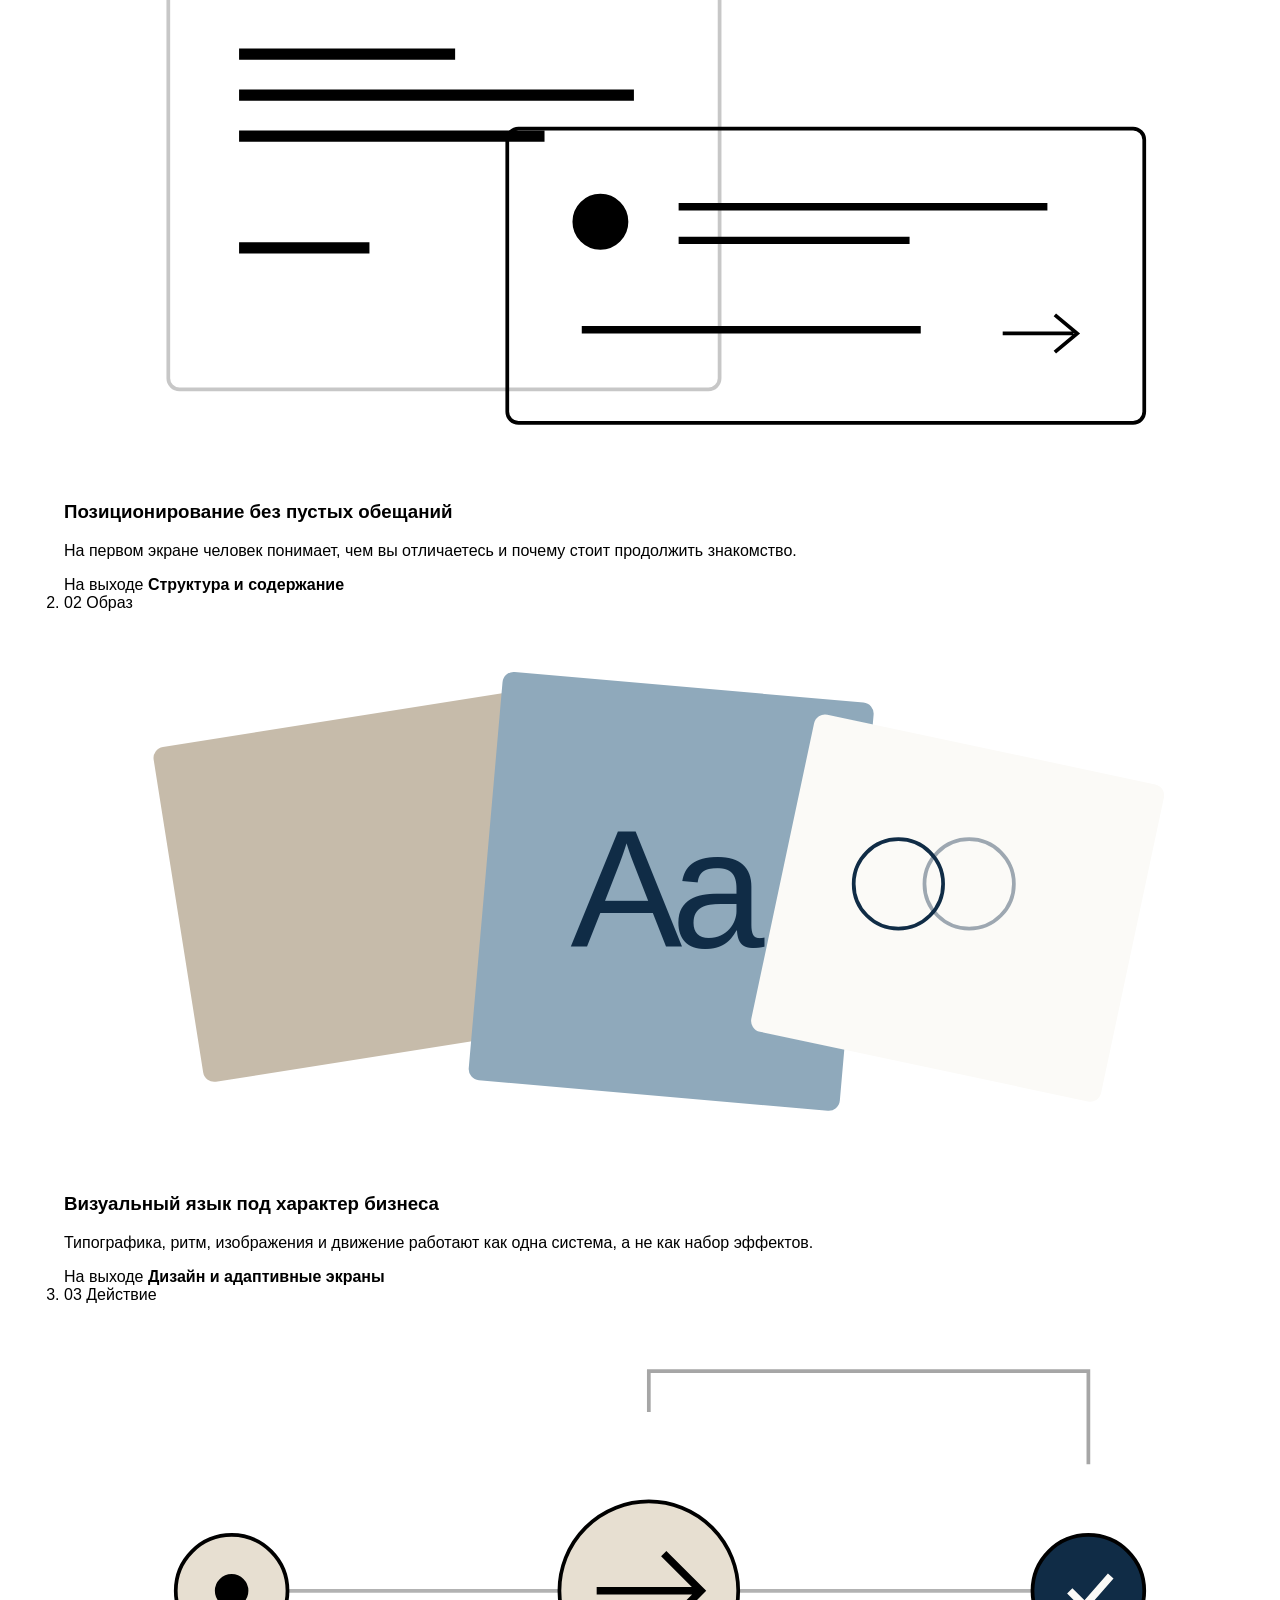
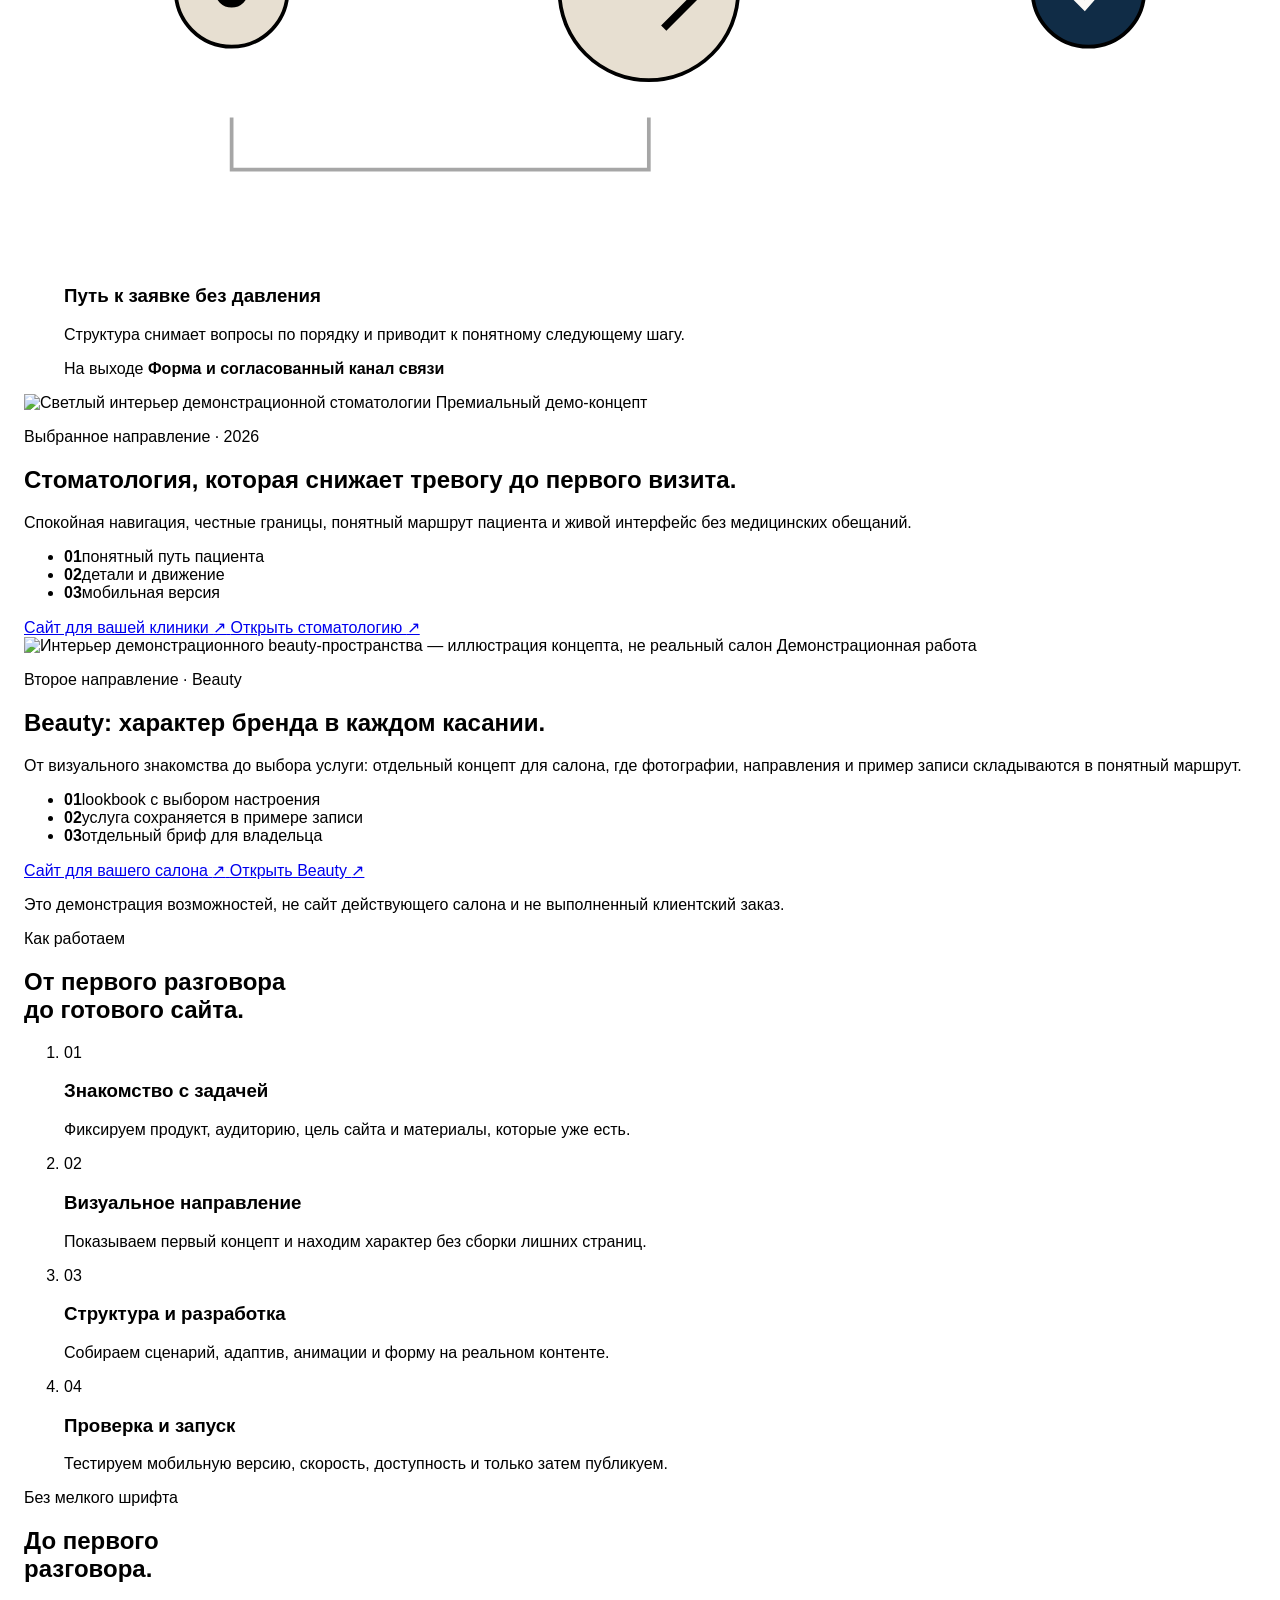
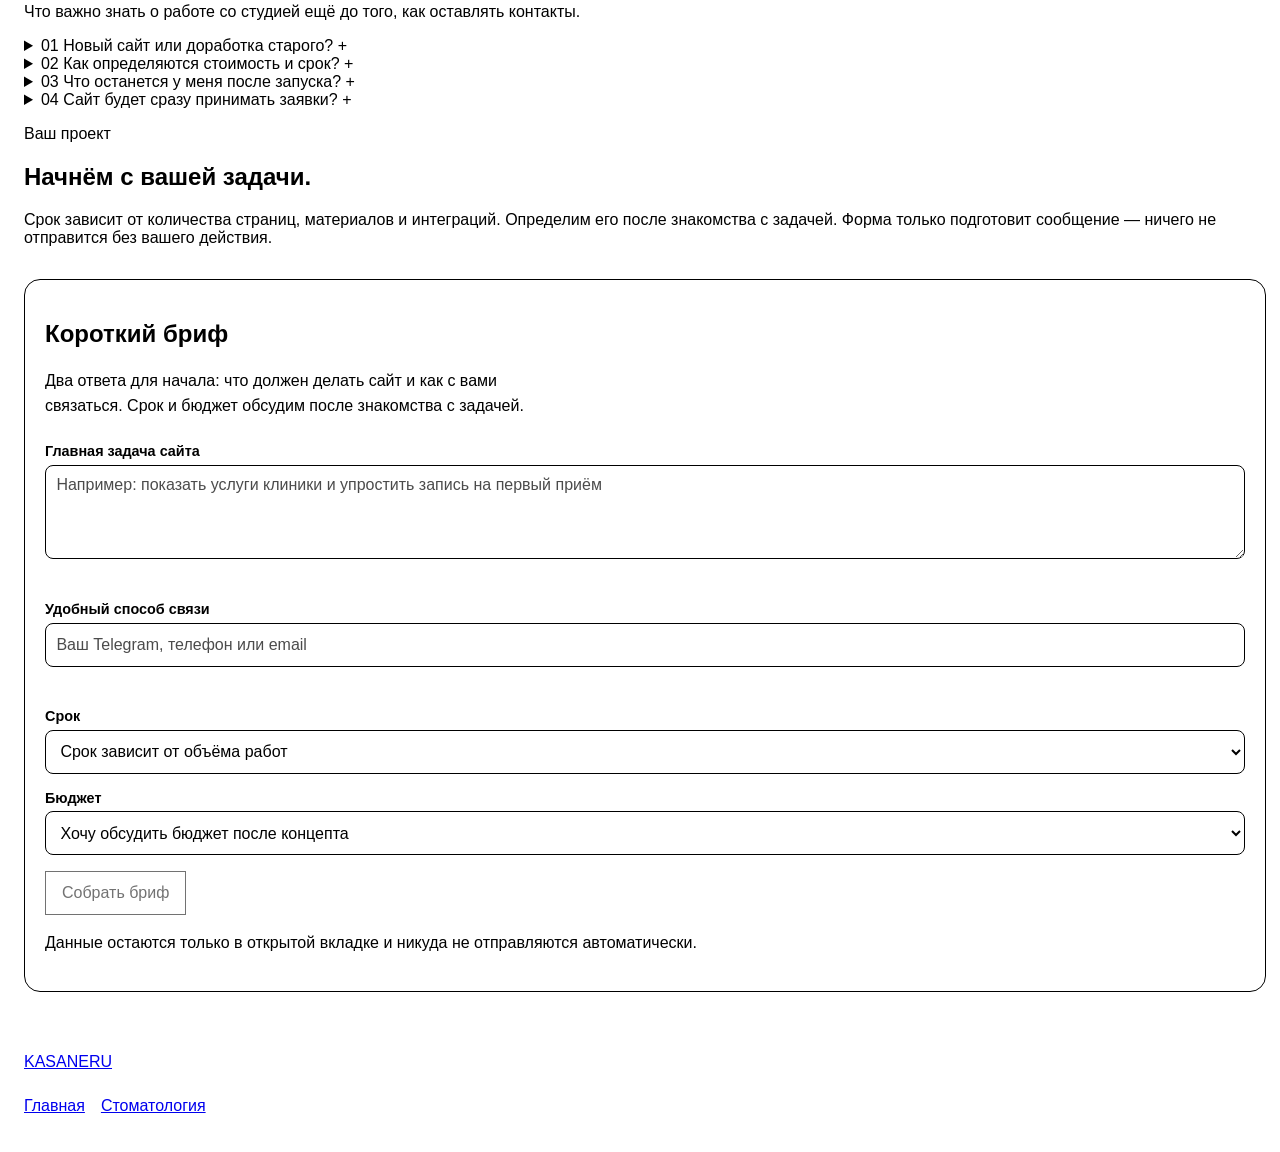
==== commit efc9b4c6: "Publish verified KASANERU studio, dental and beauty demos" ====
--- a/index.html
+++ b/index.html
@@ -2,8 +2,10 @@
 @media (prefers-reduced-motion: reduce) { @view-transition { navigation: none; } }</style><link rel="canonical" href="https://mikimcy228-lab.github.io/daniil-sites-showcase/"><link rel="icon" type="image/svg+xml" href="/daniil-sites-showcase/favicon.svg"><title>KASANERU — сайты для бизнеса</title><style>.brief[data-astro-cid-ymqedluv]{width:var(--shell);margin:2rem auto;padding:1.25rem;border:1px solid currentColor;border-radius:16px;background:#fffdf812}.brief--compact[data-astro-cid-ymqedluv]{margin-block:1.5rem}.brief[data-astro-cid-ymqedluv] form[data-astro-cid-ymqedluv],.brief__result[data-astro-cid-ymqedluv]{display:grid;gap:1rem}.brief__intro[data-astro-cid-ymqedluv]{max-width:55ch;margin:1rem 0 1.5rem;line-height:1.6}.brief[data-astro-cid-ymqedluv] label[data-astro-cid-ymqedluv]{font-weight:600;font-size:.9rem}.brief[data-astro-cid-ymqedluv] input[data-astro-cid-ymqedluv]::placeholder,.brief[data-astro-cid-ymqedluv] textarea[data-astro-cid-ymqedluv]::placeholder{color:inherit;opacity:.7}.brief[data-astro-cid-ymqedluv] [data-astro-cid-ymqedluv][aria-invalid=true]{outline:2px solid currentColor;outline-offset:2px}.brief__field[data-astro-cid-ymqedluv]{display:grid;gap:.35rem}.brief[data-astro-cid-ymqedluv] input[data-astro-cid-ymqedluv],.brief[data-astro-cid-ymqedluv] textarea[data-astro-cid-ymqedluv],.brief[data-astro-cid-ymqedluv] select[data-astro-cid-ymqedluv],.brief[data-astro-cid-ymqedluv] button[data-astro-cid-ymqedluv],.brief__actions[data-astro-cid-ymqedluv] a[data-astro-cid-ymqedluv]{box-sizing:border-box;min-block-size:var(--tap);font:inherit}.brief[data-astro-cid-ymqedluv] input[data-astro-cid-ymqedluv],.brief[data-astro-cid-ymqedluv] textarea[data-astro-cid-ymqedluv],.brief[data-astro-cid-ymqedluv] select[data-astro-cid-ymqedluv]{width:100%;min-width:0;padding:.65rem;color:inherit;background:transparent;border:1px solid currentColor;border-radius:8px}.brief[data-astro-cid-ymqedluv] textarea[data-astro-cid-ymqedluv]{resize:vertical}.brief[data-astro-cid-ymqedluv] button[data-astro-cid-ymqedluv],.brief__actions[data-astro-cid-ymqedluv] a[data-astro-cid-ymqedluv]{display:inline-flex;align-items:center;justify-content:center;width:fit-content;max-width:100%;padding:.65rem 1rem;color:inherit;background:transparent;border:1px solid currentColor;text-align:center}.brief__actions[data-astro-cid-ymqedluv]{display:flex;flex-wrap:wrap;gap:.75rem}.brief__error[data-astro-cid-ymqedluv]{min-block-size:1.25rem;margin:0}.brief__privacy[data-astro-cid-ymqedluv],.brief__status[data-astro-cid-ymqedluv]{line-height:1.5}.brief__result[data-astro-cid-ymqedluv]{margin-block-start:1.5rem;padding-block-start:1.5rem;border-top:1px solid currentColor}.brief__result[data-astro-cid-ymqedluv] h3[data-astro-cid-ymqedluv]{scroll-margin-block:1.5rem}.brief[data-astro-cid-ymqedluv] button[data-astro-cid-ymqedluv]:disabled{opacity:.55;cursor:not-allowed}.brief[data-astro-cid-ymqedluv] [data-astro-cid-ymqedluv][hidden]{display:none}@media(max-width:360px){.brief[data-astro-cid-ymqedluv]{padding:1rem}.brief[data-astro-cid-ymqedluv] button[data-astro-cid-ymqedluv],.brief__actions[data-astro-cid-ymqedluv] a[data-astro-cid-ymqedluv]{width:100%}}
 </style>
 <link rel="stylesheet" href="/daniil-sites-showcase/_astro/index.DEpEpAPA.css">
-<link rel="stylesheet" href="/daniil-sites-showcase/_astro/interaction-motion.oLlvUJcB.css">
-<link rel="stylesheet" href="/daniil-sites-showcase/_astro/BaseLayout.IDNz8_QU.css"></head> <body> <a class="skip-link" href="#content">К содержанию</a> <header class="site-header shell"> <a class="brand-lockup" href="/daniil-sites-showcase/" aria-label="KASANERU — на главную" aria-current="page" data-brand-lockup="full" data-brand-tone="brand"><svg class="brand-mark" style="--brand-mark-size:32px" viewBox="0 0 64 64" aria-hidden="true" focusable="false" data-brand-mark data-brand-variant="layered"> <g class="brand-mark__layer brand-mark__layer--back" data-brand-layer="back" data-final-x="4" data-final-y="-2" data-start-x="12"> <path d="M16 10V54 M21 32L49 10 M21 32L49 54"></path> </g> <g class="brand-mark__layer brand-mark__layer--middle" data-brand-layer="middle" data-final-x="2" data-final-y="1" data-start-x="-4"> <path d="M16 10V54 M21 32L49 10 M21 32L49 54"></path> </g> <g class="brand-mark__layer brand-mark__layer--front" data-brand-layer="front" data-final-x="0" data-final-y="0" data-start-x="4"> <path d="M16 10V54 M21 32L49 10 M21 32L49 54"></path> </g> </svg><span class="brand-lockup__copy"><span class="brand-lockup__name">KASANERU</span><span class="brand-lockup__descriptor">digital studio</span></span></a> <nav class="studio-navigation" aria-label="По сайту студии">  <a href="#dental-concept">Работа</a> <a href="#layers-title">Подход</a> <a class="studio-navigation__contact" href="#showcase-brief-heading">
+<link rel="stylesheet" href="/daniil-sites-showcase/_astro/interaction-motion._woX0lvz.css">
+<link rel="stylesheet" href="/daniil-sites-showcase/_astro/reset.BVvJrjrV.css">
+<style>:root{--focus: #155eef;--ease-out: cubic-bezier(.22, 1, .36, 1);--tap: 44px;--shell: min(100% - 32px, 1440px)}.shell{width:var(--shell);margin-inline:auto}body{font-family:var(--font-body, sans-serif)}h1,h2,.display{font-family:var(--font-display, sans-serif)}.demo-disclosure{font-size:.82rem;line-height:1.45}[data-hero-media]{display:block;aspect-ratio:var(--hero-aspect, 16 / 10);background:var(--media-fallback, #e9e7e2)}.site-header,.site-footer{padding-block:1rem}.site-footer ul{display:flex;flex-wrap:wrap;gap:.75rem 1rem;margin:0;padding:0;list-style:none}.site-owner,.site-footer a{min-block-size:var(--tap);display:inline-flex;align-items:center}.demo-label{margin-inline-start:1rem}.skip-link{position:fixed;inset:0 auto auto 0;z-index:1000;transform:translateY(-120%)}.skip-link:focus{transform:translateY(0)}:focus-visible{outline:3px solid var(--focus);outline-offset:4px}[data-reveal-ready=true]{opacity:1;transform:none}[data-revealed=true]{opacity:1;transform:translateY(0);animation:content-arrive .65s var(--ease-out) both}@keyframes content-arrive{0%{opacity:.65;transform:translateY(12px)}to{opacity:1;transform:translateY(0)}}@media(prefers-reduced-motion:reduce){html{scroll-behavior:auto}*,*:before,*:after{animation-duration:.01ms!important;animation-iteration-count:1!important;transition-duration:.01ms!important}[data-reveal-ready=true]{opacity:1;transform:none}}
+</style></head> <body> <a class="skip-link" href="#content">К содержанию</a> <header class="site-header shell"> <a class="brand-lockup" href="/daniil-sites-showcase/" aria-label="KASANERU — на главную" aria-current="page" data-brand-lockup="full" data-brand-tone="brand"><svg class="brand-mark" style="--brand-mark-size:32px" viewBox="0 0 64 64" aria-hidden="true" focusable="false" data-brand-mark data-brand-variant="layered"> <g class="brand-mark__layer brand-mark__layer--back" data-brand-layer="back" data-final-x="4" data-final-y="-2" data-start-x="12"> <path d="M16 10V54 M21 32L49 10 M21 32L49 54"></path> </g> <g class="brand-mark__layer brand-mark__layer--middle" data-brand-layer="middle" data-final-x="2" data-final-y="1" data-start-x="-4"> <path d="M16 10V54 M21 32L49 10 M21 32L49 54"></path> </g> <g class="brand-mark__layer brand-mark__layer--front" data-brand-layer="front" data-final-x="0" data-final-y="0" data-start-x="4"> <path d="M16 10V54 M21 32L49 10 M21 32L49 54"></path> </g> </svg><span class="brand-lockup__copy"><span class="brand-lockup__name">KASANERU</span><span class="brand-lockup__descriptor">digital studio</span></span></a> <nav class="studio-navigation" aria-label="По сайту студии">  <a href="#dental-concept">Работа</a> <a href="#layers-title">Подход</a> <a class="studio-navigation__contact" href="#showcase-brief-heading">
 Связаться <span aria-hidden="true">↗</span> </a>  </nav>  </header> <main id="content"> <section class="showcase-hero shell" aria-labelledby="showcase-title"> <div class="showcase-hero__copy" data-reveal> <p class="eyebrow">Стратегия · дизайн · разработка</p> <h1 id="showcase-title">Сайты, в которых всё работает вместе</h1> <p class="showcase-hero__lead">Собираем структуру, визуальный язык и путь к заявке в единую систему.</p> <div class="showcase-hero__actions"> <a class="hero__primary-action" href="#brief-title-showcase">Обсудить сайт</a> <a class="text-link" href="#dental-concept">Смотреть работу</a> </div> <div class="showcase-hero__signature"> <span aria-hidden="true">重ねる</span><p>
 Не похожий на всех.<br>Продуманный для ваших клиентов.
 </p> </div> </div> <div class="studio-stage" data-studio-stage data-expanded="false" aria-label="Слои KASANERU"> <div class="studio-stage__edition"> <span>Объект № 01</span><span>重ねる / KASANERU</span> </div> <div id="studio-object" class="studio-object" aria-hidden="true"> <div class="studio-object__plate studio-object__plate--back"> <span class="studio-object__number">01 / СМЫСЛ</span> </div> <div class="studio-object__plate studio-object__plate--middle"> <span class="studio-object__number">02 / ОБРАЗ</span> </div> <div class="studio-object__plate studio-object__plate--front"> <svg class="brand-mark" style="--brand-mark-size:160px" viewBox="0 0 64 64" aria-hidden="true" focusable="false" data-brand-mark data-brand-variant="mono"> <g class="brand-mark__layer brand-mark__layer--back" data-brand-layer="back" data-final-x="4" data-final-y="-2" data-start-x="12"> <path d="M16 10V54 M21 32L49 10 M21 32L49 54"></path> </g> <g class="brand-mark__layer brand-mark__layer--middle" data-brand-layer="middle" data-final-x="2" data-final-y="1" data-start-x="-4"> <path d="M16 10V54 M21 32L49 10 M21 32L49 54"></path> </g> <g class="brand-mark__layer brand-mark__layer--front" data-brand-layer="front" data-final-x="0" data-final-y="0" data-start-x="4"> <path d="M16 10V54 M21 32L49 10 M21 32L49 54"></path> </g> </svg> <span class="studio-object__number">03 / ДЕЙСТВИЕ</span> </div> </div> <div class="studio-stage__caption"> <p data-studio-status role="status">Три слоя. Один характер.</p><button type="button" data-studio-toggle aria-label="Разобрать по слоям" aria-pressed="false" aria-controls="studio-object" disabled><span data-studio-button-text>Разобрать по слоям</span><span aria-hidden="true">↗</span></button> </div> </div> </section> <script type="module">function r(){const s=document.querySelector("[data-studio-stage]"),t=s?.querySelector("[data-studio-toggle]");if(!s||!t)return()=>{};const n=s.querySelector("[data-studio-status]"),i=t.querySelector("[data-studio-button-text]"),o=()=>{const e=t.getAttribute("aria-pressed")!=="true";s.dataset.expanded=String(e),t.setAttribute("aria-pressed",String(e)),n&&(n.textContent=e?"Смысл, образ и действие — каждый на своём месте.":"Три слоя. Один характер."),i&&(i.textContent=e?"Собрать в целое":"Разобрать по слоям")};t.disabled=!1,t.addEventListener("click",o);const d=()=>t.removeEventListener("click",o);return window.addEventListener("pagehide",e=>{e.persisted||d()},{once:!0}),d}r();</script> <section class="studio-layers shell" aria-labelledby="layers-title"> <header class="section-heading" data-reveal> <p class="eyebrow">Метод KASANERU</p> <h2 id="layers-title">Не украшение.<br>Работающая система.</h2> <p>
@@ -13,7 +15,9 @@
 </text> <circle cx="224" cy="73" r="12" stroke="#102c46"></circle> <circle cx="243" cy="73" r="12" stroke="#102c46" opacity=".4"></circle>  </g>  </svg> <h3>Визуальный язык под характер бизнеса</h3> <p>Типографика, ритм, изображения и движение работают как одна система, а не как набор эффектов.</p> <div class="studio-layer__deliverable">  <span>На выходе</span> <strong>Дизайн и адаптивные экраны</strong>  </div> </li><li class="studio-layer studio-layer--conversion" data-reveal> <div class="studio-layer__meta"> <span>03</span> <span>Действие</span> </div> <svg class="studio-layer__diagram" viewBox="0 0 320 150" fill="none" aria-hidden="true" focusable="false">   <g stroke="currentColor">  <path d="M35 77H282" opacity=".3"></path> <circle cx="45" cy="77" r="15" fill="#e7dfd1"></circle> <circle cx="157" cy="77" r="24" fill="#e7dfd1"></circle> <circle cx="275" cy="77" r="15" fill="#102c46"></circle> <path d="M143 77H171M161 67L171 77L161 87" stroke-width="2"></path> <path d="M270 77L274 81L281 73" stroke="#fbfaf7" stroke-width="2"></path> <path d="M45 111V125H157V111M157 29V18H275V43" opacity=".35"></path> <circle cx="45" cy="77" r="4" fill="currentColor"></circle>  </g> </svg> <h3>Путь к заявке без давления</h3> <p>Структура снимает вопросы по порядку и приводит к понятному следующему шагу.</p> <div class="studio-layer__deliverable">  <span>На выходе</span> <strong>Форма и согласованный канал связи</strong>  </div> </li> </ol> </section> <section id="dental-concept" class="dental-feature shell" data-dental-feature aria-labelledby="dental-feature-title"> <div class="dental-feature__media" data-reveal> <picture> <source srcset="/daniil-sites-showcase/_astro/hero-clinic.bWgSIUIF_Z2vv3hH.avif 390w, /daniil-sites-showcase/_astro/hero-clinic.bWgSIUIF_Z17Wd2Q.avif 720w, /daniil-sites-showcase/_astro/hero-clinic.bWgSIUIF_1DNYN1.avif 1100w, /daniil-sites-showcase/_astro/hero-clinic.bWgSIUIF_7RC0D.avif 1584w" type="image/avif" sizes="(max-width: 800px) 100vw, 68vw"><source srcset="/daniil-sites-showcase/_astro/hero-clinic.bWgSIUIF_Hrn0K.webp 390w, /daniil-sites-showcase/_astro/hero-clinic.bWgSIUIF_260dfB.webp 720w, /daniil-sites-showcase/_astro/hero-clinic.bWgSIUIF_2wsNy.webp 1100w, /daniil-sites-showcase/_astro/hero-clinic.bWgSIUIF_Z1toSXO.webp 1584w" type="image/webp" sizes="(max-width: 800px) 100vw, 68vw">  <img src="/daniil-sites-showcase/_astro/hero-clinic.bWgSIUIF_Z1F81MD.jpg" srcset="/daniil-sites-showcase/_astro/hero-clinic.bWgSIUIF_Z1A1aJ3.jpg 390w, /daniil-sites-showcase/_astro/hero-clinic.bWgSIUIF_Zcskuc.jpg 720w, /daniil-sites-showcase/_astro/hero-clinic.bWgSIUIF_Z9bE0g.jpg 1100w, /daniil-sites-showcase/_astro/hero-clinic.bWgSIUIF_Z1F81MD.jpg 1584w" alt="Светлый интерьер демонстрационной стоматологии" sizes="(max-width: 800px) 100vw, 68vw" loading="lazy" decoding="async" data-astro-image="constrained" data-astro-image-fit="cover" data-astro-image-pos="center" width="1584" height="990"> </picture> <span class="dental-feature__badge">Премиальный демо-концепт</span> </div> <div class="dental-feature__copy" data-reveal> <p class="eyebrow">Выбранное направление · 2026</p> <h2 id="dental-feature-title">Стоматология, которая снижает тревогу до первого визита.</h2> <p>Спокойная навигация, честные границы, понятный маршрут пациента и живой интерфейс без медицинских обещаний.</p> <ul class="dental-feature__stats" aria-label="Состав концепта"> <li><strong>01</strong><span>понятный путь пациента</span></li> <li><strong>02</strong><span>детали и движение</span></li> <li><strong>03</strong><span>мобильная версия</span></li> </ul> <div class="dental-feature__actions"> <a class="button button--outline" href="/daniil-sites-showcase/dental/for-business/">
 Сайт для вашей клиники
 <span aria-hidden="true">↗</span> </a> <a class="text-link" href="/daniil-sites-showcase/dental/">
-Открыть стоматологию <span aria-hidden="true">↗</span> </a> </div> </div> </section> <section class="process shell" aria-labelledby="process-title"> <header class="section-heading" data-reveal> <p class="eyebrow">Как работаем</p> <h2 id="process-title">От первого разговора<br>до готового сайта.</h2> </header> <ol class="process__list"> <li data-reveal> <span class="process__number">01</span> <h3>Знакомство с задачей</h3> <p>Фиксируем продукт, аудиторию, цель сайта и материалы, которые уже есть.</p> </li><li data-reveal> <span class="process__number">02</span> <h3>Визуальное направление</h3> <p>Показываем первый концепт и находим характер без сборки лишних страниц.</p> </li><li data-reveal> <span class="process__number">03</span> <h3>Структура и разработка</h3> <p>Собираем сценарий, адаптив, анимации и форму на реальном контенте.</p> </li><li data-reveal> <span class="process__number">04</span> <h3>Проверка и запуск</h3> <p>Тестируем мобильную версию, скорость, доступность и только затем публикуем.</p> </li> </ol> </section> <section class="studio-questions shell" aria-labelledby="studio-questions-title"> <header class="section-heading"> <p class="eyebrow">Без мелкого шрифта</p><h2 id="studio-questions-title">
+Открыть стоматологию <span aria-hidden="true">↗</span> </a> </div> </div> </section> <section id="beauty-concept" class="dental-feature shell" aria-labelledby="beauty-feature-title"> <div class="dental-feature__media" data-reveal> <picture> <source srcset="/daniil-sites-showcase/_astro/editorial-space-v1.CGIwHuEw_Z29T1lp.avif 390w, /daniil-sites-showcase/_astro/editorial-space-v1.CGIwHuEw_2hKUk5.avif 720w, /daniil-sites-showcase/_astro/editorial-space-v1.CGIwHuEw_1pOotb.avif 1100w, /daniil-sites-showcase/_astro/editorial-space-v1.CGIwHuEw_Z2sRD43.avif 1536w" type="image/avif" sizes="(max-width: 800px) 100vw, 68vw"><source srcset="/daniil-sites-showcase/_astro/editorial-space-v1.CGIwHuEw_ttRkK.webp 390w, /daniil-sites-showcase/_astro/editorial-space-v1.CGIwHuEw_Z92jMG.webp 720w, /daniil-sites-showcase/_astro/editorial-space-v1.CGIwHuEw_24LRNj.webp 1100w, /daniil-sites-showcase/_astro/editorial-space-v1.CGIwHuEw_Z2uWj6I.webp 1536w" type="image/webp" sizes="(max-width: 800px) 100vw, 68vw">  <img src="/daniil-sites-showcase/_astro/editorial-space-v1.CGIwHuEw_tDiIE.jpg" srcset="/daniil-sites-showcase/_astro/editorial-space-v1.CGIwHuEw_Z1DoCi2.jpg 390w, /daniil-sites-showcase/_astro/editorial-space-v1.CGIwHuEw_Z2gUOqt.jpg 720w, /daniil-sites-showcase/_astro/editorial-space-v1.CGIwHuEw_2aFbJ4.jpg 1100w, /daniil-sites-showcase/_astro/editorial-space-v1.CGIwHuEw_tDiIE.jpg 1536w" alt="Интерьер демонстрационного beauty-пространства — иллюстрация концепта, не реальный салон" sizes="(max-width: 800px) 100vw, 68vw" loading="lazy" decoding="async" data-astro-image="constrained" data-astro-image-fit="cover" data-astro-image-pos="center" width="1536" height="1024"> </picture> <span class="dental-feature__badge">Демонстрационная работа</span> </div> <div class="dental-feature__copy" data-reveal> <p class="eyebrow">Второе направление · Beauty</p> <h2 id="beauty-feature-title">Beauty: характер бренда в каждом касании.</h2> <p>От визуального знакомства до выбора услуги: отдельный концепт для салона, где фотографии, направления и пример записи складываются в понятный маршрут.</p> <ul class="dental-feature__stats" aria-label="Что можно проверить в Beauty-концепте"> <li><strong>01</strong><span>lookbook с выбором настроения</span></li> <li><strong>02</strong><span>услуга сохраняется в примере записи</span></li> <li><strong>03</strong><span>отдельный бриф для владельца</span></li> </ul> <div class="dental-feature__actions"> <a class="button button--outline" href="/daniil-sites-showcase/beauty/for-business/">
+Сайт для вашего салона <span aria-hidden="true">↗</span> </a> <a class="text-link" href="/daniil-sites-showcase/beauty/">
+Открыть Beauty <span aria-hidden="true">↗</span> </a> </div> <p>Это демонстрация возможностей, не сайт действующего салона и не выполненный клиентский заказ.</p> </div> </section> <section class="process shell" aria-labelledby="process-title"> <header class="section-heading" data-reveal> <p class="eyebrow">Как работаем</p> <h2 id="process-title">От первого разговора<br>до готового сайта.</h2> </header> <ol class="process__list"> <li data-reveal> <span class="process__number">01</span> <h3>Знакомство с задачей</h3> <p>Фиксируем продукт, аудиторию, цель сайта и материалы, которые уже есть.</p> </li><li data-reveal> <span class="process__number">02</span> <h3>Визуальное направление</h3> <p>Показываем первый концепт и находим характер без сборки лишних страниц.</p> </li><li data-reveal> <span class="process__number">03</span> <h3>Структура и разработка</h3> <p>Собираем сценарий, адаптив, анимации и форму на реальном контенте.</p> </li><li data-reveal> <span class="process__number">04</span> <h3>Проверка и запуск</h3> <p>Тестируем мобильную версию, скорость, доступность и только затем публикуем.</p> </li> </ol> </section> <section class="studio-questions shell" aria-labelledby="studio-questions-title"> <header class="section-heading"> <p class="eyebrow">Без мелкого шрифта</p><h2 id="studio-questions-title">
 До первого<br>разговора.
 </h2><p>
 Что важно знать о работе со студией ещё до того, как оставлять контакты.
@@ -33,4 +37,4 @@
 Срок зависит от количества страниц, материалов и интеграций. Определим
         его после знакомства с задачей. Форма только подготовит сообщение —
         ничего не отправится без вашего действия.
-</p> </div> <section class="brief" aria-labelledby="brief-title-showcase" data-astro-cid-ymqedluv> <h2 id="brief-title-showcase" data-astro-cid-ymqedluv>Короткий бриф</h2> <p class="brief__intro" data-astro-cid-ymqedluv>Два ответа для начала: что должен делать сайт и как с вами связаться. Срок и бюджет обсудим после знакомства с задачей.</p> <form data-brief-form data-niche="showcase" novalidate data-astro-cid-ymqedluv> <input type="hidden" name="niche" value="Сайт для бизнеса" data-astro-cid-ymqedluv> <div class="brief__field" data-astro-cid-ymqedluv> <label for="brief-goal-showcase" data-astro-cid-ymqedluv>Главная задача сайта</label> <textarea id="brief-goal-showcase" name="goal" rows="4" placeholder="Например: показать услуги клиники и упростить запись на первый приём" required aria-describedby="brief-goal-error-showcase" aria-invalid="false" data-astro-cid-ymqedluv></textarea> <p id="brief-goal-error-showcase" data-error-for="goal" class="brief__error" data-astro-cid-ymqedluv></p> </div> <div class="brief__field" data-astro-cid-ymqedluv> <label for="brief-contact-showcase" data-astro-cid-ymqedluv>Удобный способ связи</label> <input id="brief-contact-showcase" name="contact" type="text" required autocomplete="off" placeholder="Ваш Telegram, телефон или email" aria-describedby="brief-contact-error-showcase" aria-invalid="false" data-astro-cid-ymqedluv> <p id="brief-contact-error-showcase" data-error-for="contact" class="brief__error" data-astro-cid-ymqedluv></p> </div> <div class="brief__field" data-astro-cid-ymqedluv> <label for="brief-timeline-showcase" data-astro-cid-ymqedluv>Срок</label> <select id="brief-timeline-showcase" name="timeline" data-astro-cid-ymqedluv> <option data-astro-cid-ymqedluv>Срок зависит от объёма работ</option> <option data-astro-cid-ymqedluv>Нужно обсудить сроки и этапы</option> </select> </div> <div class="brief__field" data-astro-cid-ymqedluv> <label for="brief-budget-showcase" data-astro-cid-ymqedluv>Бюджет</label> <select id="brief-budget-showcase" name="budget" data-astro-cid-ymqedluv> <option data-astro-cid-ymqedluv>Хочу обсудить бюджет после концепта</option> <option data-astro-cid-ymqedluv>Есть ориентир — напишу его в сообщении</option> </select> </div> <button type="submit" disabled data-astro-cid-ymqedluv>Собрать бриф</button> </form> <noscript> <p data-astro-cid-ymqedluv>Для безопасной подготовки брифа нужен JavaScript. Можно начать разговор вручную, без отправки полей этой формы.</p> <a href="https://t.me/iyoungpsyho" data-astro-cid-ymqedluv>Написать в Telegram</a> </noscript> <p class="brief__privacy" data-astro-cid-ymqedluv>Данные остаются только в открытой вкладке и никуда не отправляются автоматически.</p> <section data-brief-result class="brief__result" aria-labelledby="brief-result-title-showcase" hidden data-astro-cid-ymqedluv> <h3 id="brief-result-title-showcase" tabindex="-1" data-astro-cid-ymqedluv>Сообщение готово</h3> <label for="brief-output-showcase" data-astro-cid-ymqedluv>Готовый текст брифа</label> <textarea id="brief-output-showcase" data-brief-output rows="7" data-astro-cid-ymqedluv></textarea> <div class="brief__actions" data-astro-cid-ymqedluv> <button type="button" data-copy-brief data-astro-cid-ymqedluv>Скопировать бриф</button> <a data-telegram-brief hidden data-astro-cid-ymqedluv>Открыть Telegram с готовым текстом</a> </div> <p data-brief-status class="brief__status" role="status" aria-live="polite" data-astro-cid-ymqedluv></p> </section> </section> <script type="module" src="/daniil-sites-showcase/_astro/BriefForm.astro_astro_type_script_index_0_lang.Q8zNo882.js"></script> </section> </main> <footer class="site-footer"> <div class="shell"> <div class="site-footer__brand"> <a class="brand-lockup" href="/daniil-sites-showcase/" aria-label="KASANERU — на главную" data-brand-lockup="compact" data-brand-tone="mono"><svg class="brand-mark" style="--brand-mark-size:32px" viewBox="0 0 64 64" aria-hidden="true" focusable="false" data-brand-mark data-brand-variant="mono"> <g class="brand-mark__layer brand-mark__layer--back" data-brand-layer="back" data-final-x="4" data-final-y="-2" data-start-x="12"> <path d="M16 10V54 M21 32L49 10 M21 32L49 54"></path> </g> <g class="brand-mark__layer brand-mark__layer--middle" data-brand-layer="middle" data-final-x="2" data-final-y="1" data-start-x="-4"> <path d="M16 10V54 M21 32L49 10 M21 32L49 54"></path> </g> <g class="brand-mark__layer brand-mark__layer--front" data-brand-layer="front" data-final-x="0" data-final-y="0" data-start-x="4"> <path d="M16 10V54 M21 32L49 10 M21 32L49 54"></path> </g> </svg><span class="brand-lockup__copy"><span class="brand-lockup__name">KASANERU</span></span></a> </div> <nav aria-label="Страницы сайта"> <ul> <li><a href="/daniil-sites-showcase/">Главная</a></li><li><a href="/daniil-sites-showcase/dental/">Стоматология</a></li> </ul> </nav>   </div> </footer> <script type="module" src="/daniil-sites-showcase/_astro/BaseLayout.astro_astro_type_script_index_0_lang.BUqa6wtU.js"></script> </body> </html>+</p> </div> <section class="brief" aria-labelledby="brief-title-showcase" data-astro-cid-ymqedluv> <h2 id="brief-title-showcase" data-astro-cid-ymqedluv>Короткий бриф</h2> <p class="brief__intro" data-astro-cid-ymqedluv>Два ответа для начала: что должен делать сайт и как с вами связаться. Срок и бюджет обсудим после знакомства с задачей.</p> <form data-brief-form data-niche="showcase" novalidate data-astro-cid-ymqedluv> <input type="hidden" name="niche" value="Сайт для бизнеса" data-astro-cid-ymqedluv> <div class="brief__field" data-astro-cid-ymqedluv> <label for="brief-goal-showcase" data-astro-cid-ymqedluv>Главная задача сайта</label> <textarea id="brief-goal-showcase" name="goal" rows="4" placeholder="Например: показать услуги клиники и упростить запись на первый приём" required aria-describedby="brief-goal-error-showcase" aria-invalid="false" data-astro-cid-ymqedluv></textarea> <p id="brief-goal-error-showcase" data-error-for="goal" class="brief__error" data-astro-cid-ymqedluv></p> </div> <div class="brief__field" data-astro-cid-ymqedluv> <label for="brief-contact-showcase" data-astro-cid-ymqedluv>Удобный способ связи</label> <input id="brief-contact-showcase" name="contact" type="text" required autocomplete="off" placeholder="Ваш Telegram, телефон или email" aria-describedby="brief-contact-error-showcase" aria-invalid="false" data-astro-cid-ymqedluv> <p id="brief-contact-error-showcase" data-error-for="contact" class="brief__error" data-astro-cid-ymqedluv></p> </div> <div class="brief__field" data-astro-cid-ymqedluv> <label for="brief-timeline-showcase" data-astro-cid-ymqedluv>Срок</label> <select id="brief-timeline-showcase" name="timeline" data-astro-cid-ymqedluv> <option data-astro-cid-ymqedluv>Срок зависит от объёма работ</option> <option data-astro-cid-ymqedluv>Нужно обсудить сроки и этапы</option> </select> </div> <div class="brief__field" data-astro-cid-ymqedluv> <label for="brief-budget-showcase" data-astro-cid-ymqedluv>Бюджет</label> <select id="brief-budget-showcase" name="budget" data-astro-cid-ymqedluv> <option data-astro-cid-ymqedluv>Хочу обсудить бюджет после концепта</option> <option data-astro-cid-ymqedluv>Есть ориентир — напишу его в сообщении</option> </select> </div> <button type="submit" disabled data-astro-cid-ymqedluv>Собрать бриф</button> </form> <noscript> <p data-astro-cid-ymqedluv>Для безопасной подготовки брифа нужен JavaScript. Можно начать разговор вручную, без отправки полей этой формы.</p> <a href="https://t.me/iyoungpsyho" data-astro-cid-ymqedluv>Написать в Telegram</a> </noscript> <p class="brief__privacy" data-astro-cid-ymqedluv>Данные остаются только в открытой вкладке и никуда не отправляются автоматически.</p> <section data-brief-result class="brief__result" aria-labelledby="brief-result-title-showcase" hidden data-astro-cid-ymqedluv> <h3 id="brief-result-title-showcase" tabindex="-1" data-astro-cid-ymqedluv>Сообщение готово</h3> <label for="brief-output-showcase" data-astro-cid-ymqedluv>Готовый текст брифа</label> <textarea id="brief-output-showcase" data-brief-output rows="7" data-astro-cid-ymqedluv></textarea> <div class="brief__actions" data-astro-cid-ymqedluv> <button type="button" data-copy-brief data-astro-cid-ymqedluv>Скопировать бриф</button> <a data-telegram-brief hidden data-astro-cid-ymqedluv>Открыть Telegram с готовым текстом</a> </div> <p data-brief-status class="brief__status" role="status" aria-live="polite" data-astro-cid-ymqedluv></p> </section> </section> <script type="module" src="/daniil-sites-showcase/_astro/BriefForm.astro_astro_type_script_index_0_lang.Q8zNo882.js"></script> </section> </main> <footer class="site-footer"> <div class="shell"> <div class="site-footer__brand"> <a class="brand-lockup" href="/daniil-sites-showcase/" aria-label="KASANERU — на главную" data-brand-lockup="compact" data-brand-tone="mono"><svg class="brand-mark" style="--brand-mark-size:32px" viewBox="0 0 64 64" aria-hidden="true" focusable="false" data-brand-mark data-brand-variant="mono"> <g class="brand-mark__layer brand-mark__layer--back" data-brand-layer="back" data-final-x="4" data-final-y="-2" data-start-x="12"> <path d="M16 10V54 M21 32L49 10 M21 32L49 54"></path> </g> <g class="brand-mark__layer brand-mark__layer--middle" data-brand-layer="middle" data-final-x="2" data-final-y="1" data-start-x="-4"> <path d="M16 10V54 M21 32L49 10 M21 32L49 54"></path> </g> <g class="brand-mark__layer brand-mark__layer--front" data-brand-layer="front" data-final-x="0" data-final-y="0" data-start-x="4"> <path d="M16 10V54 M21 32L49 10 M21 32L49 54"></path> </g> </svg><span class="brand-lockup__copy"><span class="brand-lockup__name">KASANERU</span></span></a> </div> <nav aria-label="Страницы сайта"> <ul> <li><a href="/daniil-sites-showcase/">Главная</a></li><li><a href="/daniil-sites-showcase/dental/">Стоматология</a></li> </ul> </nav>   </div> </footer> <script type="module" src="/daniil-sites-showcase/_astro/BaseLayout.astro_astro_type_script_index_0_lang.CygINthS.js"></script> </body> </html>
